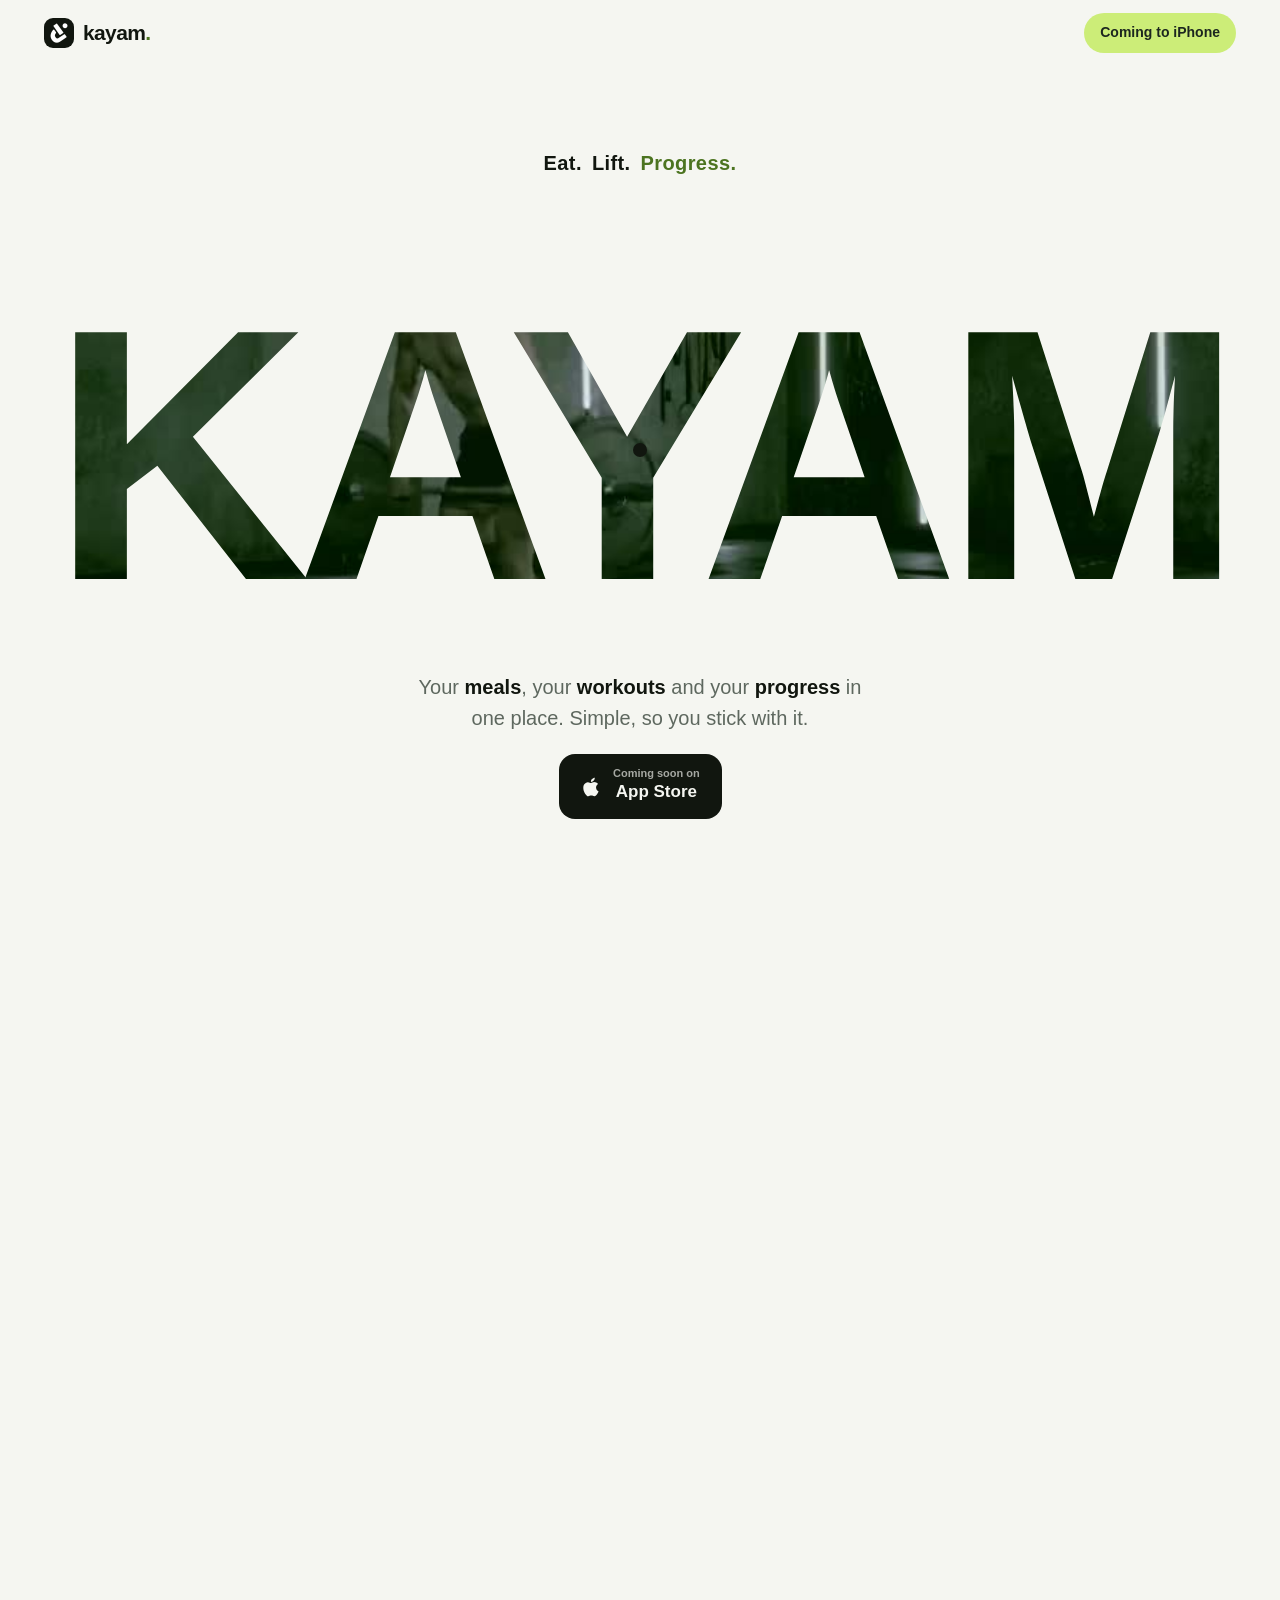
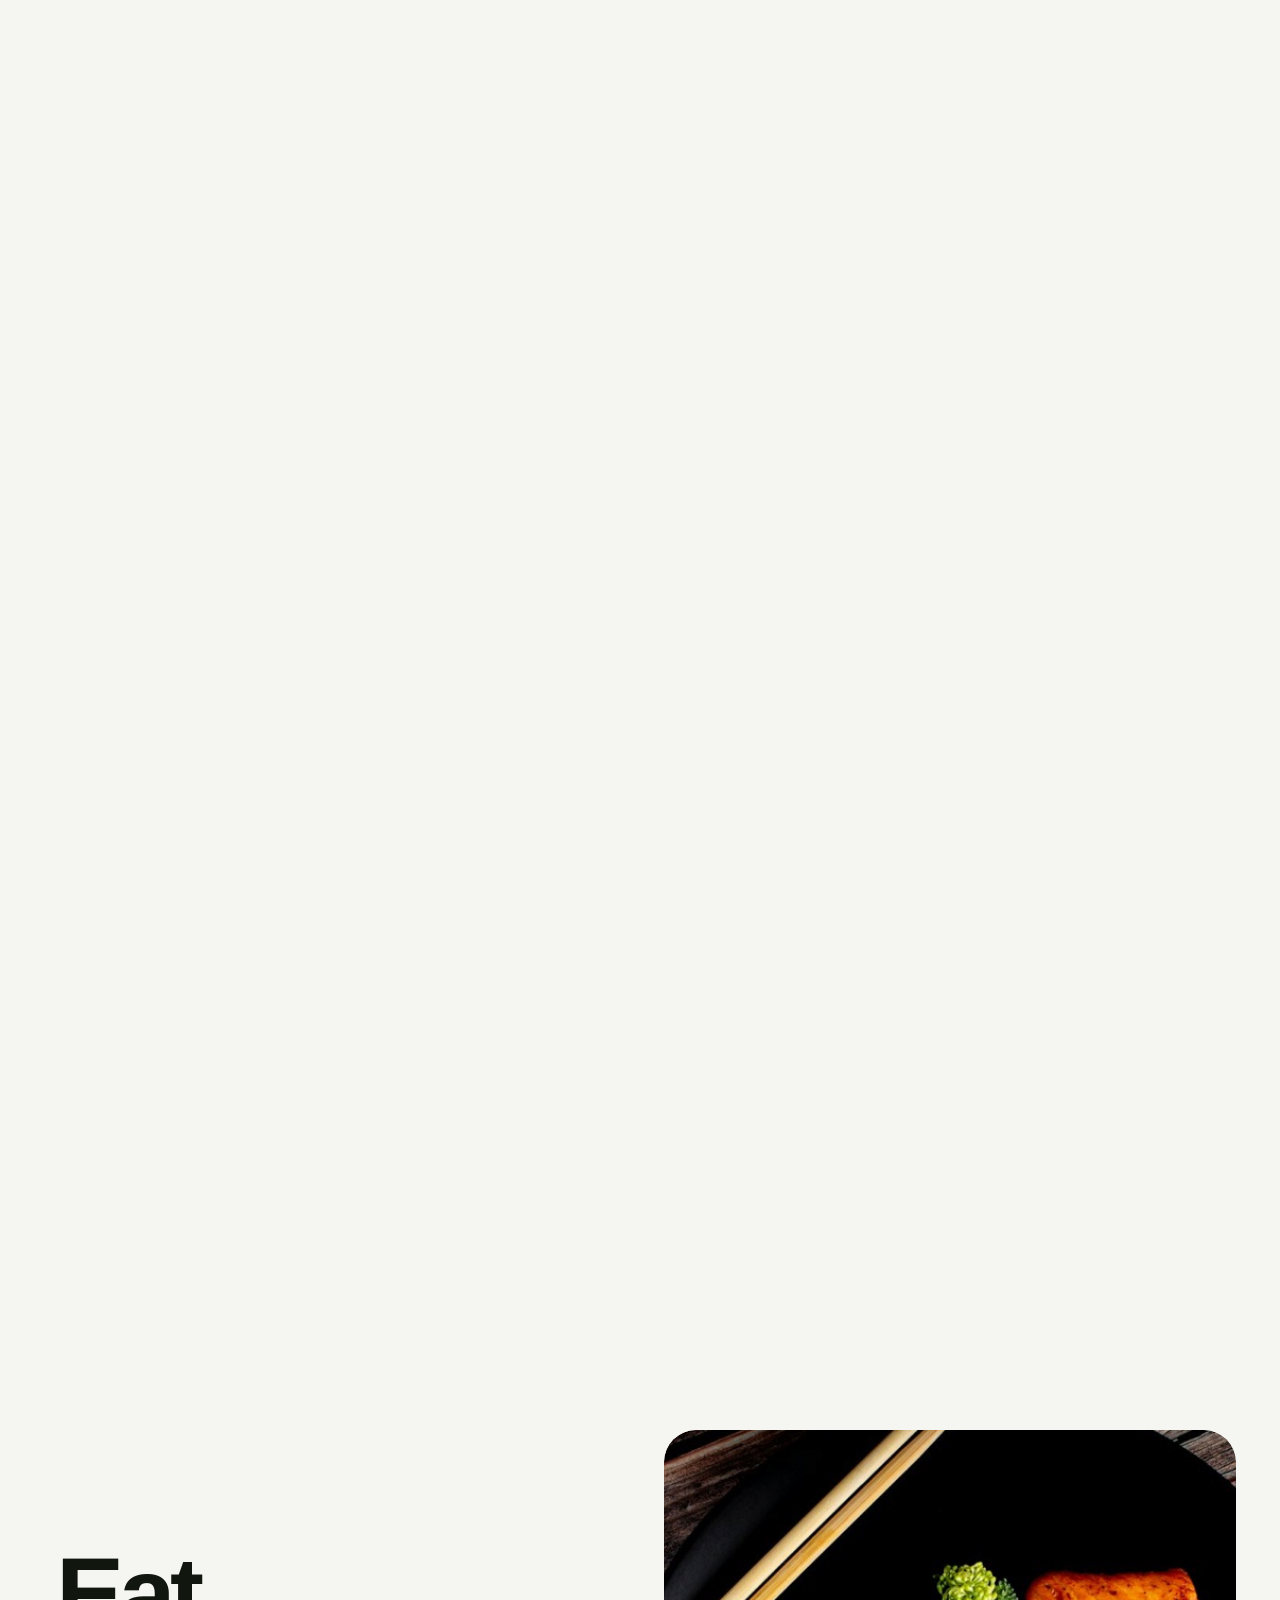
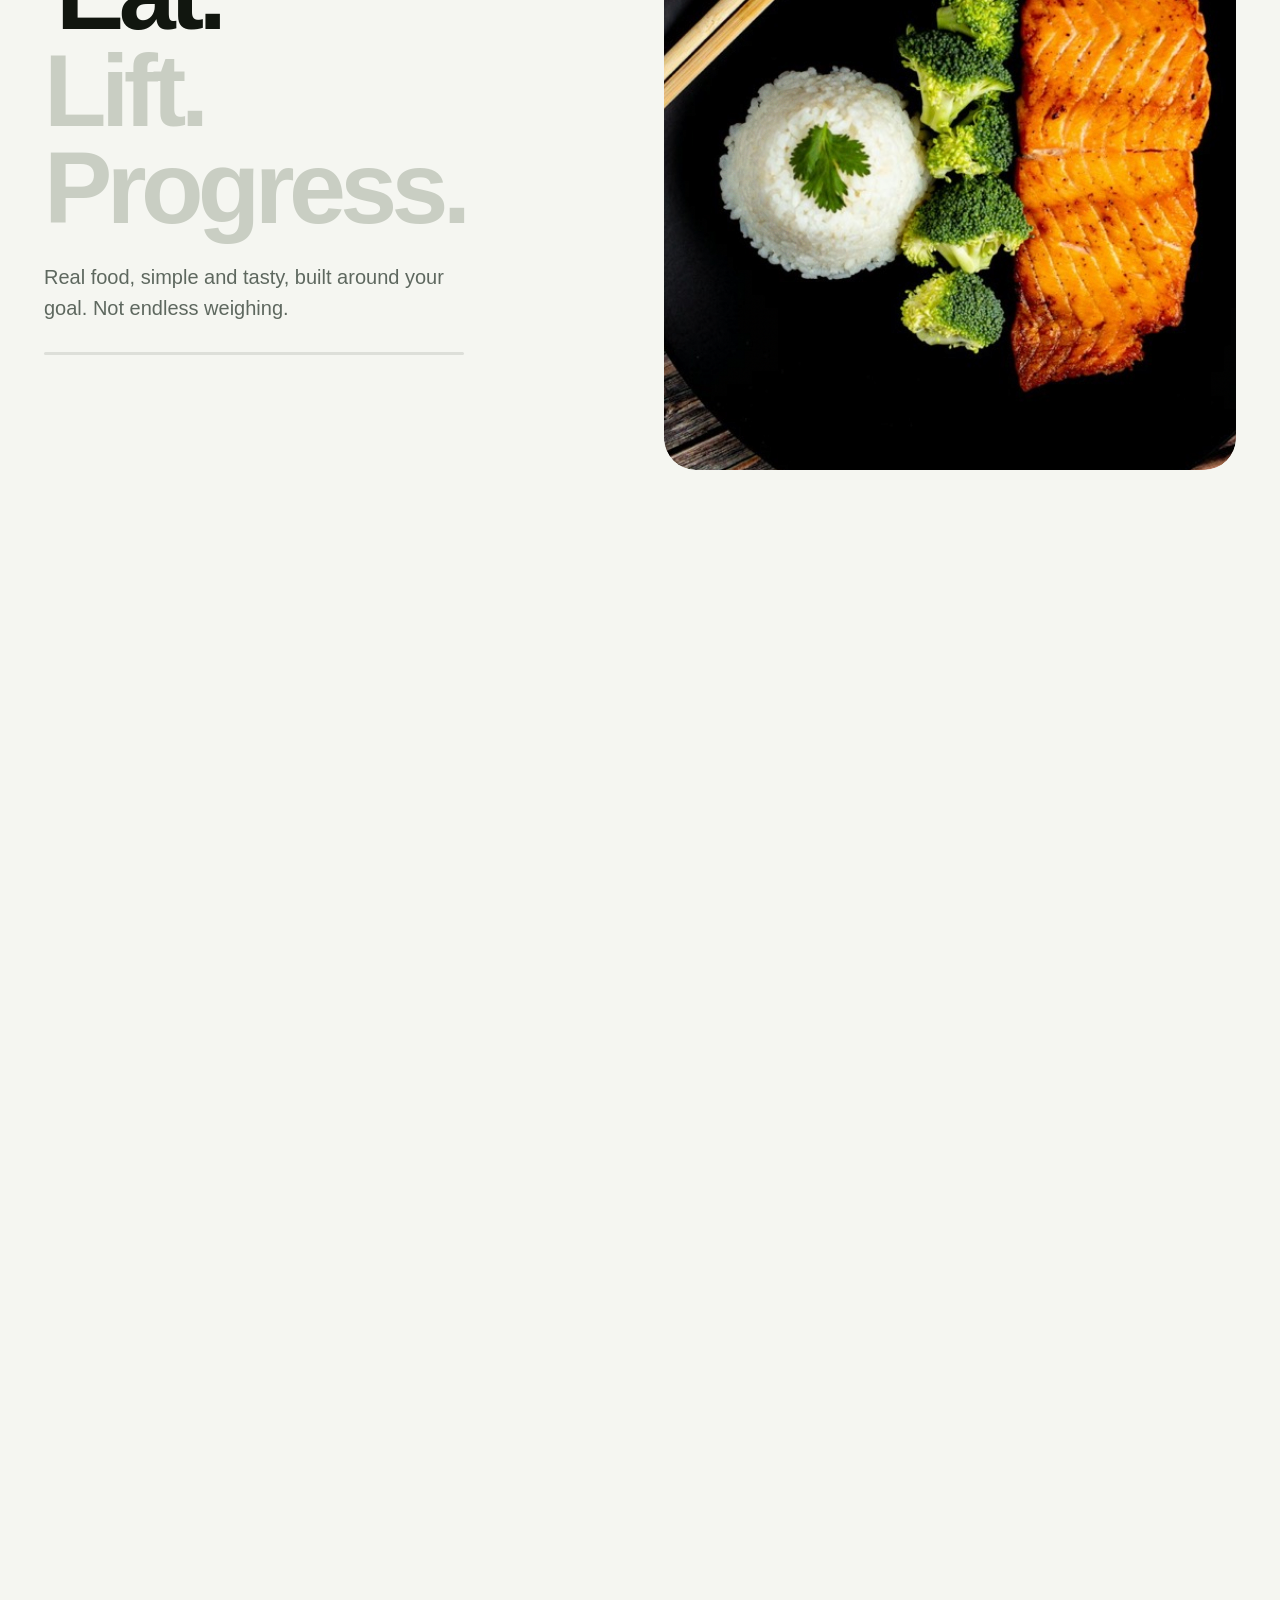
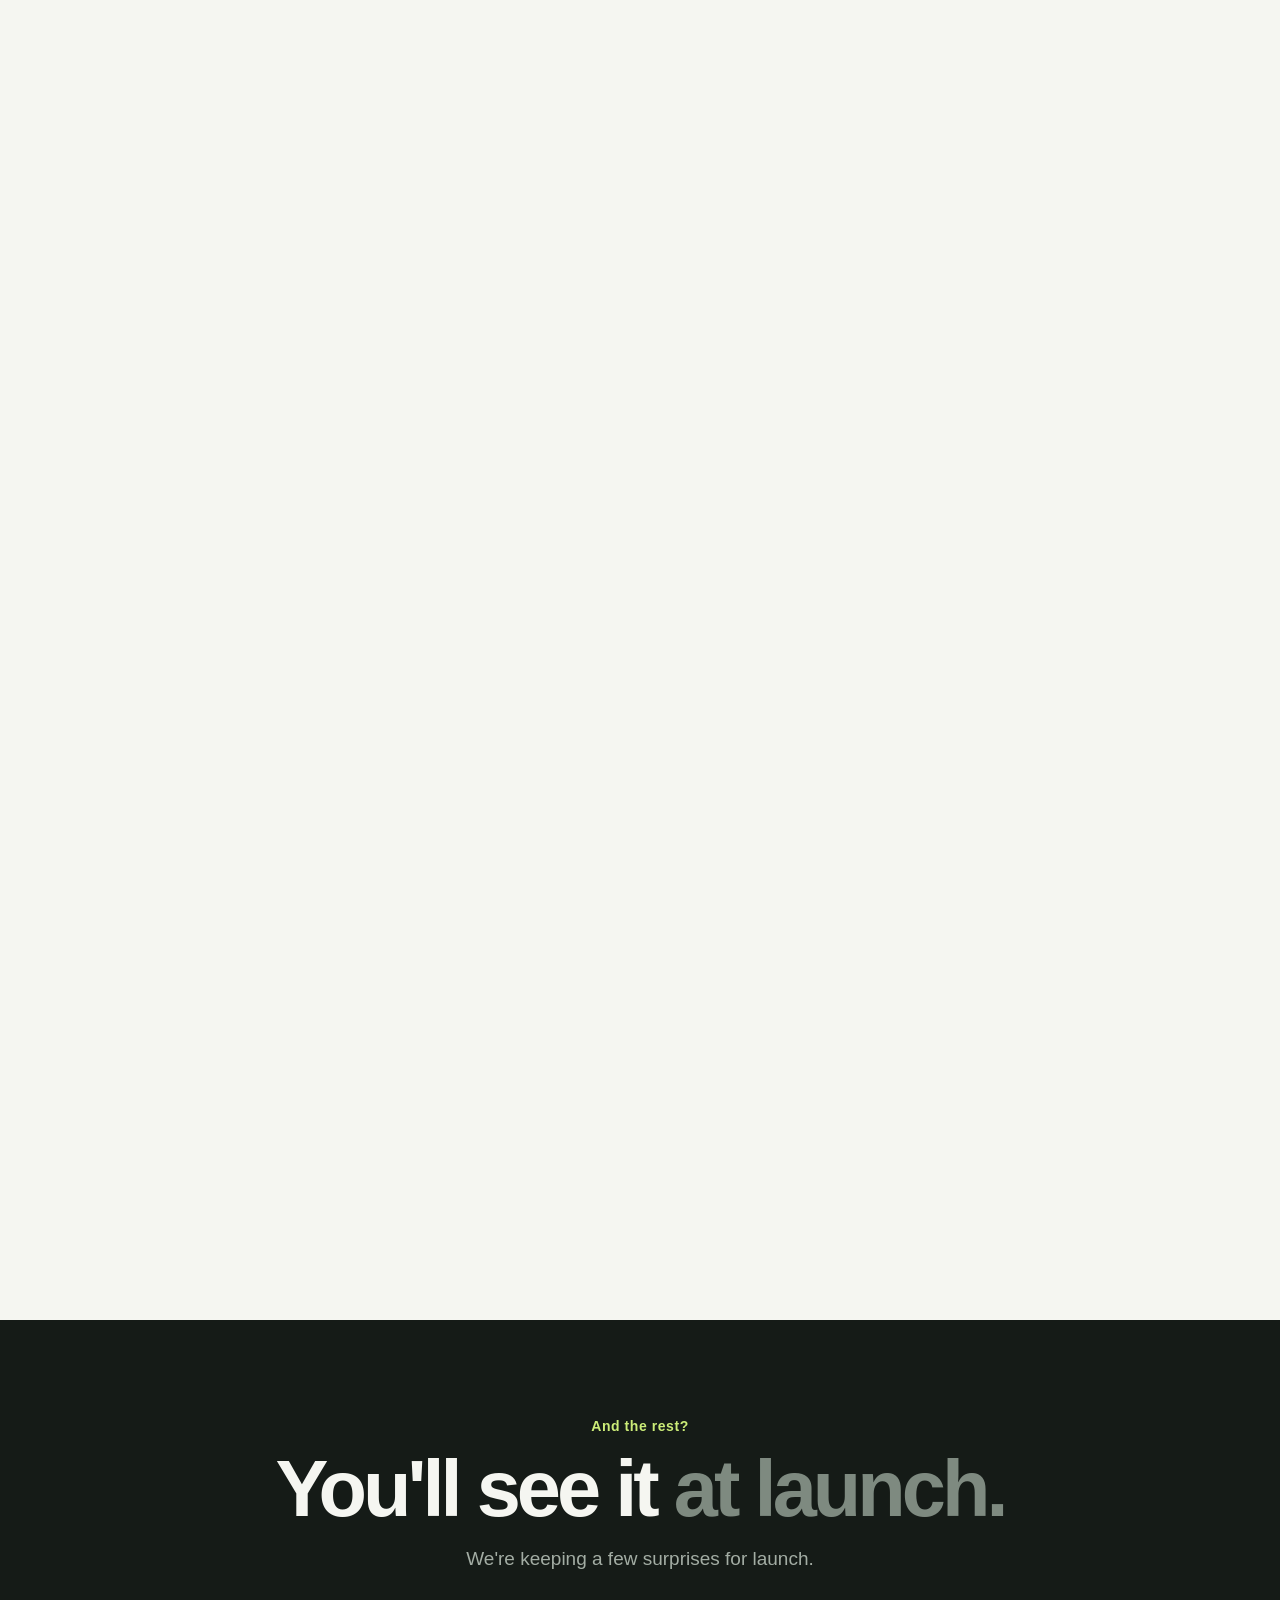
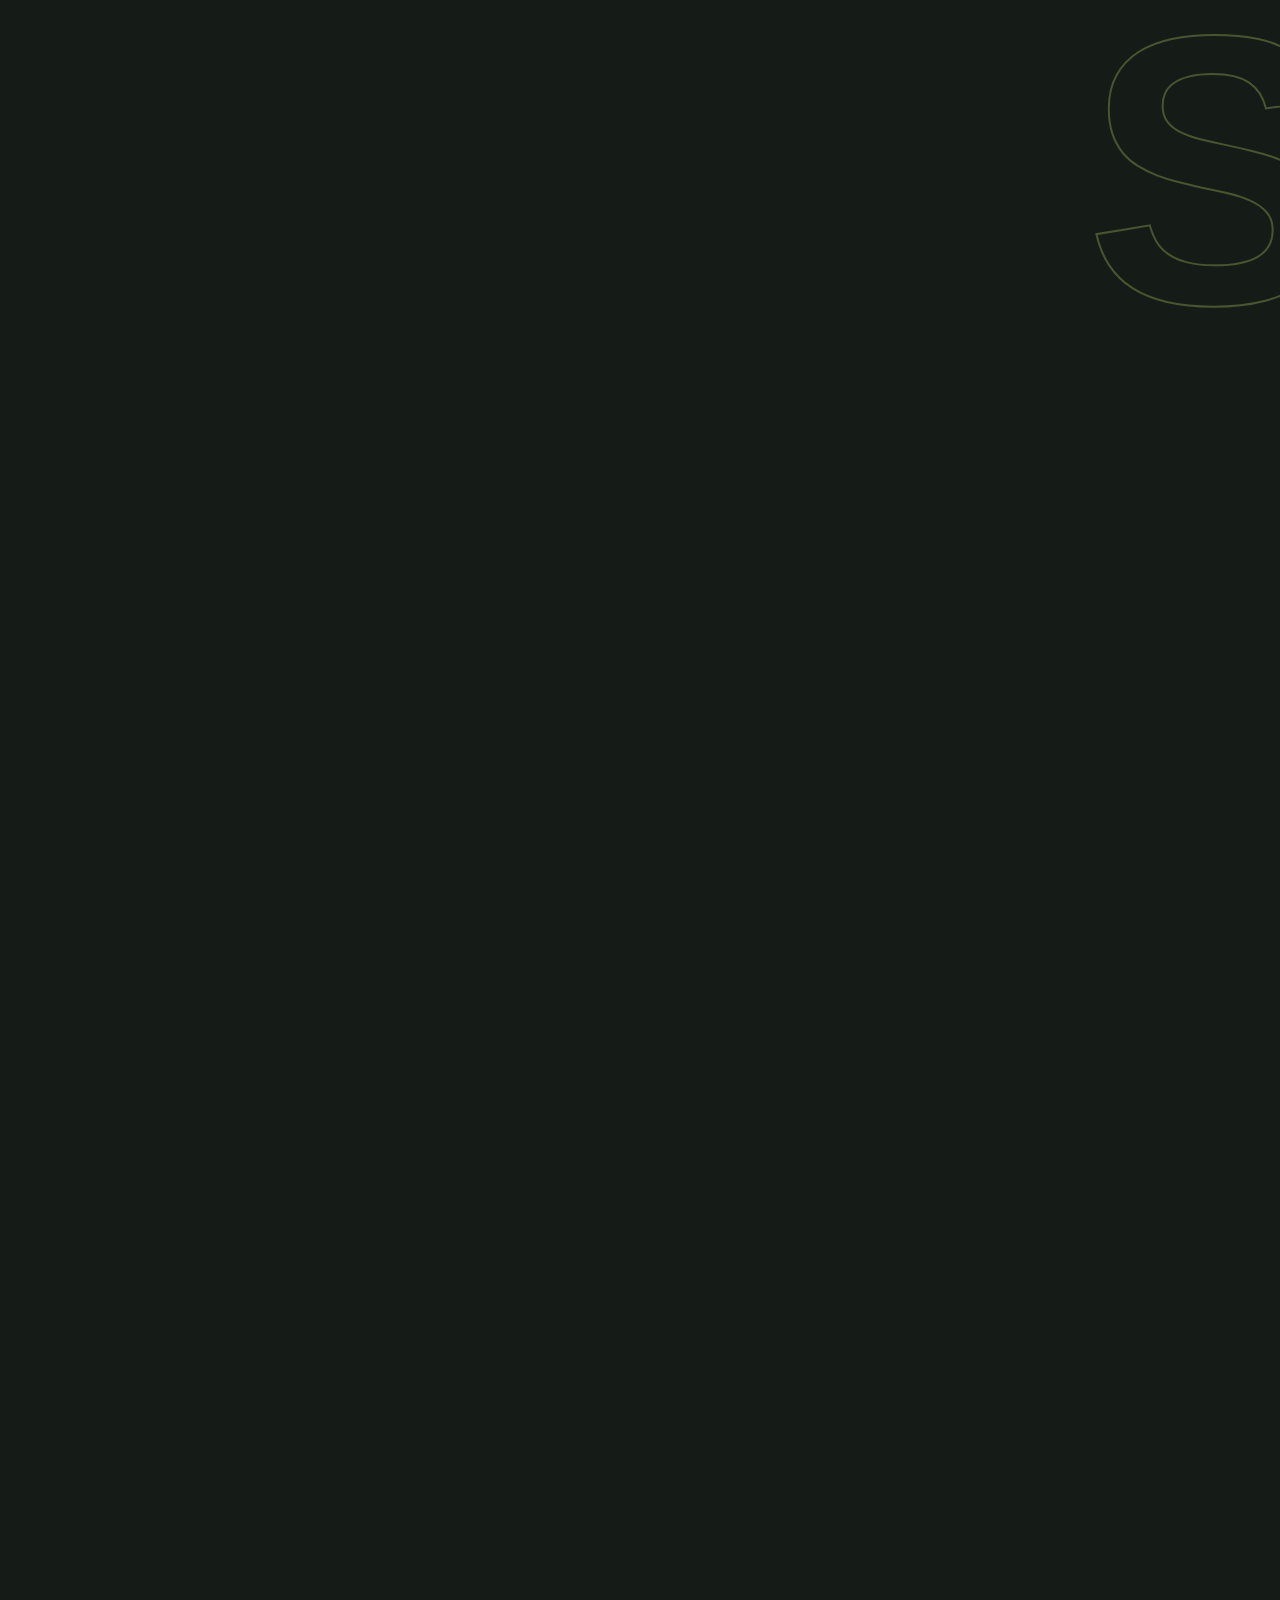
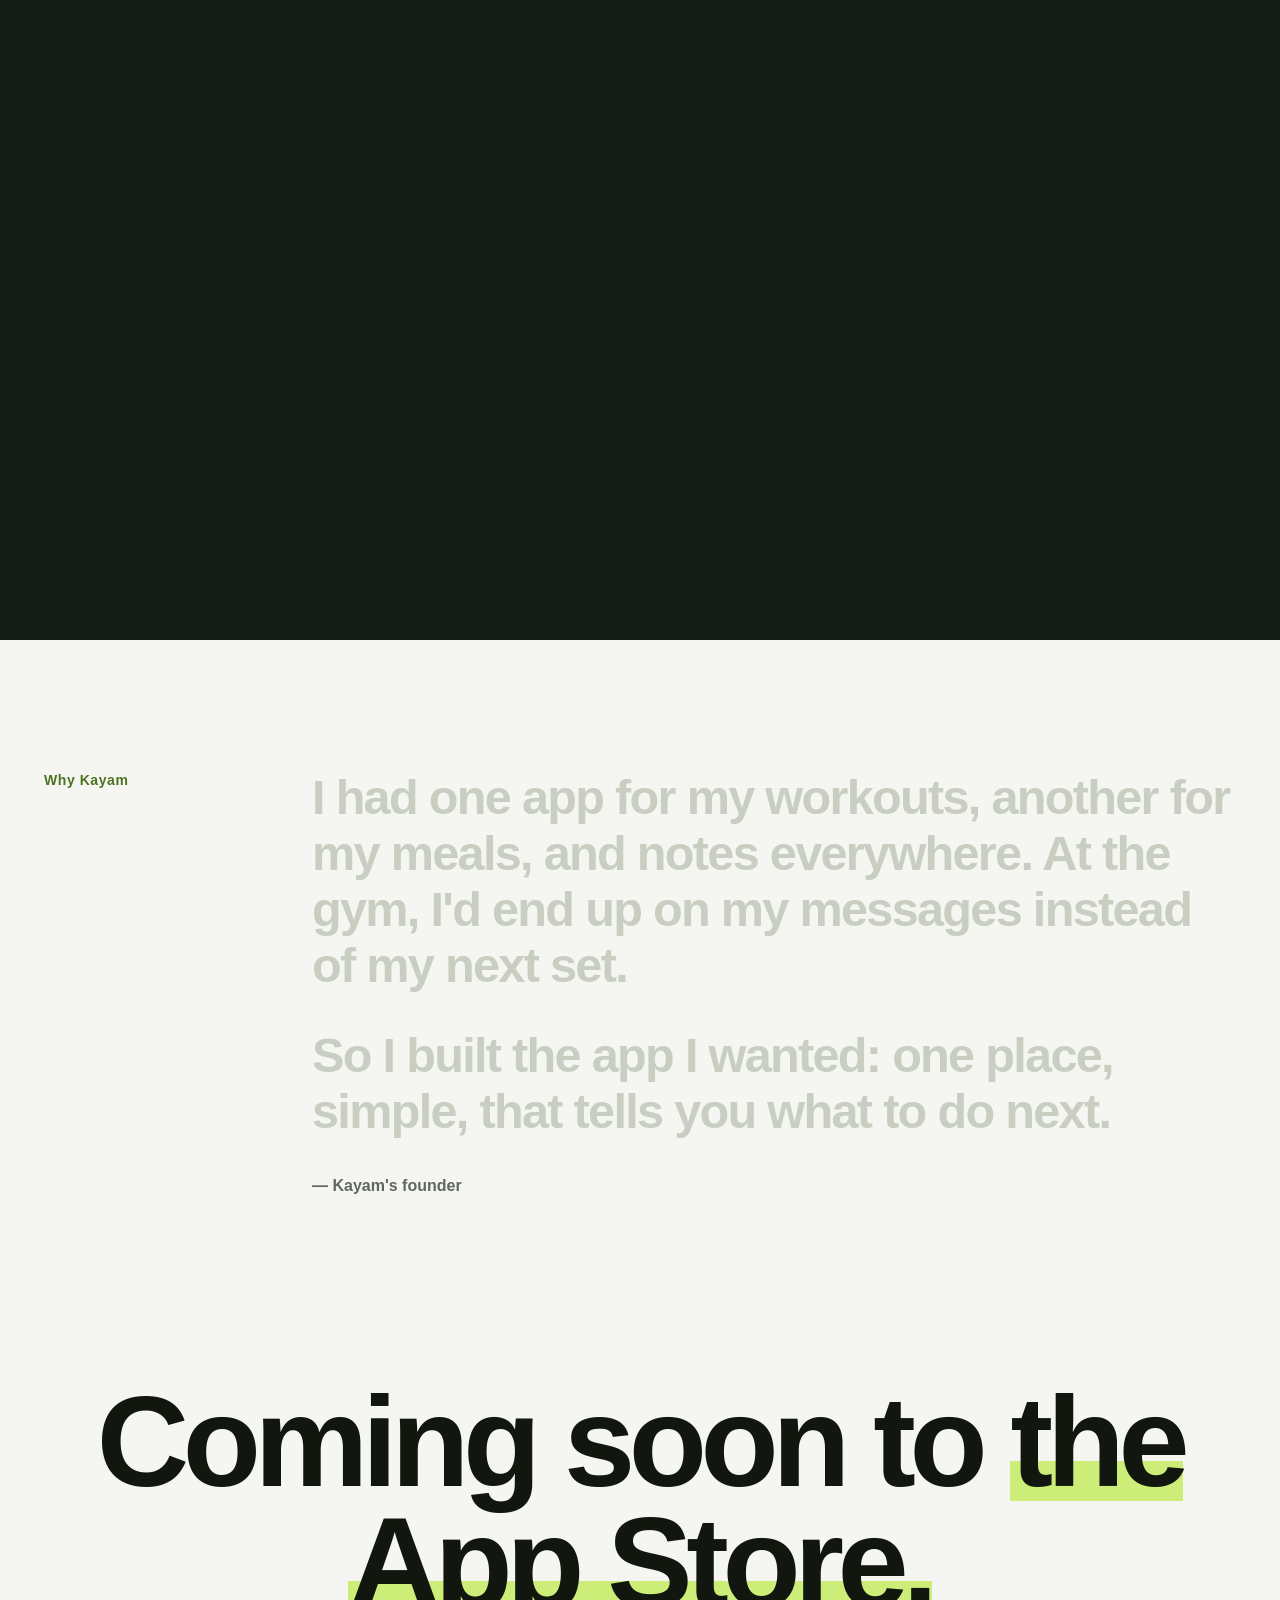
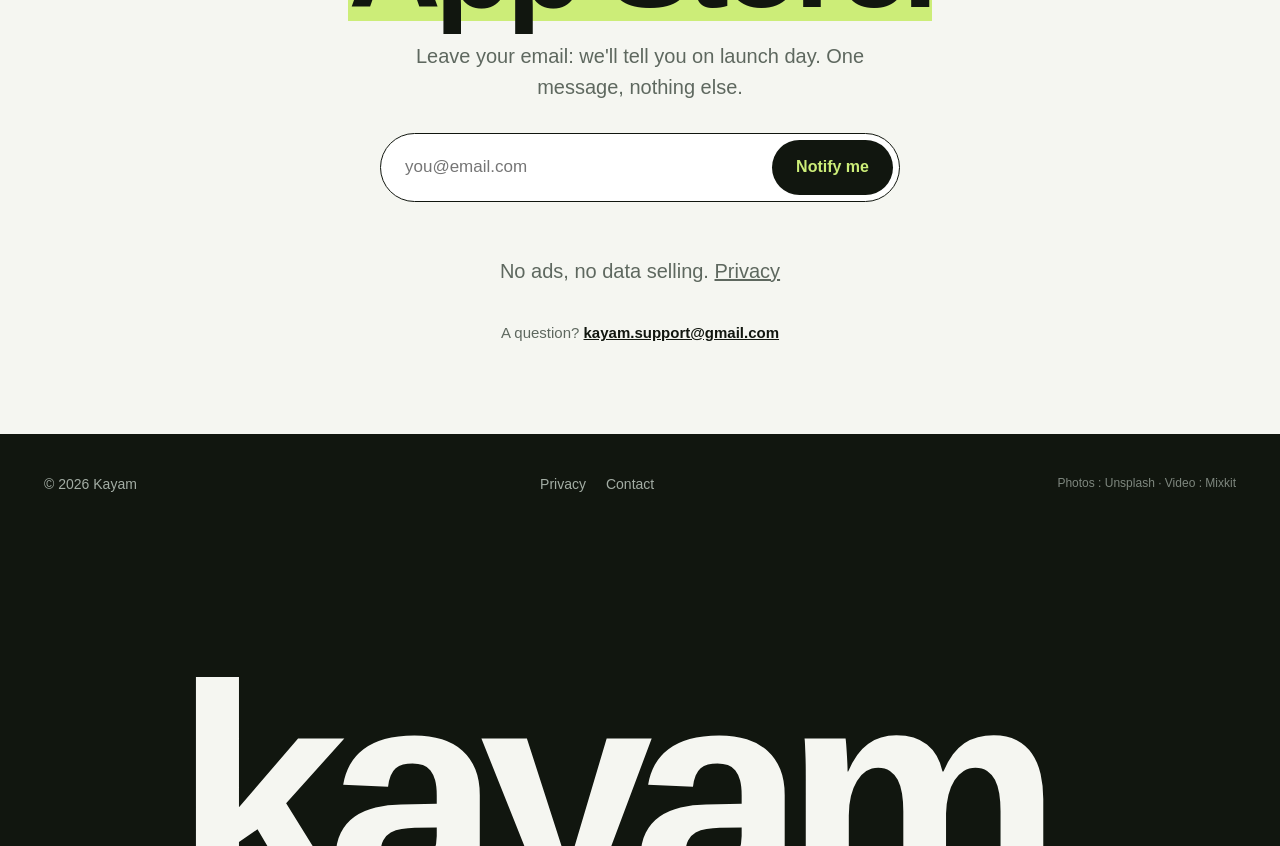
==== index.html @ cba705f2 "Préviens-moi : liste d'attente, et page confidentialité à jour (sauvegarde en ligne, amis)" ====
<!doctype html>
<html lang="fr">
<head>
<meta charset="utf-8">
<meta name="viewport" content="width=device-width, initial-scale=1, viewport-fit=cover">
<title>Kayam · Repas, séances, progrès</title>
<meta name="description" content="Kayam : tes repas, tes séances et tes progrès, au même endroit. Bientôt sur iPhone.">
<meta name="theme-color" content="#F5F6F1">
<meta name="color-scheme" content="light">
<meta property="og:title" content="Kayam">
<meta property="og:description" content="Tes repas. Tes séances. Tes progrès.">
<meta property="og:image" content="https://kayamfit.com/img/gym-poster.jpg">
<link rel="icon" href="img/logo.png">
<style>
  /* Les couleurs de l'app (Theme.swift) */
  :root {
    --cream:#F5F6F1; --dark:#11160F; --ink:#1C261F; --sage:#5E685F; --green:#4C7420;
    --lime:#CCED78; --card:#151B17; --line:rgba(17,22,15,.10); --faint:#C9CEC3;
    --ease:cubic-bezier(.2,.8,.2,1);
  }
  * { box-sizing:border-box; }
  html { overflow-x:clip; }
  body { margin:0; background:var(--cream); color:var(--dark); overflow-x:clip;
         font:17px/1.55 -apple-system, BlinkMacSystemFont, "SF Pro Display", "Inter", "Segoe UI", Roboto, sans-serif;
         -webkit-font-smoothing:antialiased; }
  body.loading { overflow:hidden; }
  a { color:inherit; }
  img, video { display:block; max-width:100%; }
  .wrap { max-width:1240px; margin:0 auto; padding:0 24px; }
  .grain::after { content:""; position:absolute; inset:0; pointer-events:none; opacity:.15; mix-blend-mode:overlay; z-index:1;
                  background-image:url("data:image/svg+xml,%3Csvg xmlns='http://www.w3.org/2000/svg' width='180' height='180'%3E%3Cfilter id='n'%3E%3CfeTurbulence baseFrequency='.85' numOctaves='3'/%3E%3C/filter%3E%3Crect width='180' height='180' filter='url(%23n)'/%3E%3C/svg%3E"); }

  /* ---------- L'intro : compteur puis rideau ---------- */
  #loader { position:fixed; inset:0; z-index:100; background:var(--dark); color:var(--cream); display:flex; align-items:center; justify-content:center;
            transition:transform 1.1s cubic-bezier(.77,0,.18,1); animation:failsafe 0s 5s forwards; }
  #loader.done { transform:translateY(-100%); }
  @keyframes failsafe { to { visibility:hidden; } }
  #loader .lname { font-size:clamp(44px, 8vw, 96px); font-weight:900; letter-spacing:-.05em; overflow:hidden; }
  #loader .lname b { display:inline-block; transform:translateY(100%); animation:up .9s .1s var(--ease) forwards; }
  #loader .lname span { color:var(--lime); }
  #loader .lcount { position:absolute; right:28px; bottom:20px; font-size:clamp(64px, 12vw, 160px); font-weight:900; letter-spacing:-.06em;
                    line-height:1; font-variant-numeric:tabular-nums; color:var(--lime); }
  #loader .lbar { position:absolute; left:0; bottom:0; height:4px; background:var(--lime); width:0; }

  /* ---------- Barre du haut ---------- */
  nav { position:fixed; top:0; left:0; right:0; z-index:20; transition:background .4s, border-color .4s, transform .5s var(--ease); border-bottom:1px solid transparent; }
  nav.solid { background:rgba(245,246,241,.86); border-color:var(--line); backdrop-filter:blur(12px); -webkit-backdrop-filter:blur(12px); }
  nav.hide { transform:translateY(-100%); }
  nav .wrap { display:flex; align-items:center; justify-content:space-between; height:66px; }
  .brand { display:flex; align-items:center; gap:9px; font-weight:800; font-size:21px; letter-spacing:-.03em; text-decoration:none; }
  .brand img { width:30px; height:30px; padding:5px; border-radius:9px; background:var(--dark); }
  .brand span { color:var(--green); }
  .pill { display:inline-block; font-size:14px; font-weight:700; padding:9px 16px; border-radius:999px; background:var(--lime); color:var(--ink); text-decoration:none; white-space:nowrap; }

  /* ---------- 1. KAYAM découpé dans la vidéo, puis on plonge dedans ---------- */
  .intro { height:320vh; position:relative; }
  .intro .stick { position:sticky; top:0; height:100svh; overflow:hidden; background:var(--dark); }
  .intro video { position:absolute; inset:0; width:100%; height:100%; object-fit:cover; transform:scale(var(--vs, 1.15)); }
  #maskSvg { position:absolute; inset:0; width:100%; height:100%; z-index:2; }
  .over { position:absolute; left:0; right:0; z-index:3; text-align:center; padding:0 24px; transition:opacity .2s linear; }
  .over.top { top:clamp(90px, 15svh, 150px); }
  .over.bottom { bottom:clamp(36px, 9svh, 90px); }
  .kick { display:inline-flex; gap:.5em; font-size:clamp(15px, 1.6vw, 20px); font-weight:800; letter-spacing:.02em; }
  .kick span { opacity:0; transform:translateY(16px); animation:pop .8s var(--ease) forwards; }
  .kick span:nth-child(2) { animation-delay:.1s; } .kick span:nth-child(3) { animation-delay:.2s; color:var(--green); }
  body.loading .kick span, body.loading .over.bottom > * { animation-play-state:paused; }
  @keyframes pop { to { opacity:1; transform:none; } }
  @keyframes up { to { transform:none; } }
  .over.bottom > * { opacity:0; animation:pop .9s .35s var(--ease) forwards; }
  .lead { color:var(--sage); font-size:clamp(17px, 1.8vw, 20px); max-width:480px; margin:0 auto 20px; }
  .lead b { color:var(--dark); }
  .store { display:inline-flex; align-items:center; gap:10px; padding:14px 22px; border-radius:16px; background:var(--dark); color:var(--cream);
           text-decoration:none; font-weight:700; will-change:transform; }
  .store small { display:block; font-size:11px; font-weight:600; opacity:.65; line-height:1; }
  .scroll { position:absolute; left:50%; bottom:14px; z-index:3; width:24px; height:38px; margin-left:-12px; border:2px solid var(--dark); border-radius:14px; }
  .scroll::after { content:""; position:absolute; left:50%; top:7px; width:4px; height:8px; margin-left:-2px; border-radius:2px; background:var(--dark); animation:wheel 1.6s infinite; }
  @keyframes wheel { 0% { opacity:0; transform:translateY(-4px); } 40% { opacity:1; } 100% { opacity:0; transform:translateY(10px); } }
  .say { position:absolute; inset:0; z-index:4; display:flex; flex-direction:column; justify-content:flex-end; align-items:center; text-align:center;
         padding:0 24px 12svh; color:var(--cream); opacity:0; pointer-events:none;
         background:linear-gradient(to top, rgba(10,14,11,.8), rgba(10,14,11,0) 60%); }
  .say b { font-size:clamp(46px, 9vw, 140px); line-height:.9; letter-spacing:-.055em; font-weight:900; }
  .say b em { font-style:normal; color:var(--lime); }
  .say span { margin-top:18px; font-size:clamp(16px, 1.8vw, 21px); color:rgba(245,246,241,.82); max-width:560px; }

  /* ---------- 2. Mange / Soulève / Progresse ---------- */
  .story { height:360vh; position:relative; }
  .story .stick { position:sticky; top:0; height:100svh; display:grid; grid-template-columns:1fr 1fr; gap:48px; align-items:center;
                  max-width:1240px; margin:0 auto; padding:80px 24px 40px; }
  .words { list-style:none; margin:0; padding:0; }
  .words li { font-size:clamp(52px, 8vw, 118px); line-height:.95; letter-spacing:-.055em; font-weight:900; color:var(--faint);
              transition:color .5s var(--ease), transform .5s var(--ease); }
  .words li.on { color:var(--dark); transform:translateX(12px); }
  .words li.on:nth-child(3) { color:var(--green); }
  .desc { position:relative; height:90px; margin-top:26px; max-width:420px; }
  .desc p { position:absolute; inset:0; margin:0; color:var(--sage); font-size:20px; opacity:0; transform:translateY(14px);
            transition:opacity .5s, transform .5s var(--ease); }
  .desc p.on { opacity:1; transform:none; }
  .bar { height:3px; background:var(--line); border-radius:3px; max-width:420px; overflow:hidden; }
  .bar i { display:block; height:100%; width:calc(var(--p, 0) * 100%); background:var(--dark); }
  .slides { position:relative; height:min(72svh, 640px); }
  .slide { position:absolute; inset:0; border-radius:32px; overflow:hidden; clip-path:inset(100% 0 0 0 round 32px); transition:clip-path 1s var(--ease); }
  .slide.on { clip-path:inset(0 0 0 0 round 32px); }
  .slide img { width:100%; height:100%; object-fit:cover; transform:scale(1.18); transition:transform 1.6s var(--ease); }
  .slide.on img { transform:scale(1.02); }
  .slide.coach { background:var(--card); color:var(--cream); display:flex; flex-direction:column; justify-content:center; align-items:center; text-align:center; padding:32px; }
  .coach .k { font-size:13px; font-weight:800; letter-spacing:.16em; text-transform:uppercase; color:var(--lime); }
  .coach .big { font-size:clamp(84px, 12vw, 168px); font-weight:900; letter-spacing:-.06em; line-height:1; margin:14px 0 8px; font-variant-numeric:tabular-nums; }
  .coach .big em { font-style:normal; color:var(--lime); }
  .coach .sub { color:#A3ADA4; font-size:18px; }
  .coach .bars { display:flex; align-items:flex-end; gap:10px; height:110px; margin-top:34px; }
  .coach .bars i { width:26px; border-radius:8px 8px 4px 4px; background:#2C362F; height:0; transition:height .9s var(--ease); }
  .coach .bars i:last-child { background:var(--lime); box-shadow:0 0 30px rgba(204,237,120,.5); }
  .slide.coach.on .bars i { height:var(--h); }
  @media (max-width:900px) {
    .story .stick { grid-template-columns:1fr; gap:22px; padding:78px 20px 24px; align-content:start; }
    .slides { order:-1; height:46svh; }
    .words li { font-size:clamp(44px, 13vw, 64px); }
    .desc { height:84px; margin-top:16px; } .desc p { font-size:17px; }
  }

  /* ---------- 3. BIENTÔT : les téléphones se lèvent en 3D ---------- */
  .soon3d { height:280vh; position:relative; background:var(--card); color:var(--cream); }
  .soon3d .stick { position:sticky; top:0; height:100svh; overflow:hidden; display:flex; flex-direction:column; align-items:center; }
  .giant { position:absolute; top:50%; left:0; white-space:nowrap; font-size:30vw; font-weight:900; letter-spacing:-.06em; line-height:1;
           color:transparent; -webkit-text-stroke:2px rgba(204,237,120,.28); transform:translate(var(--gx, 20%), -50%); pointer-events:none; }
  .soon3d .head { position:relative; z-index:2; text-align:center; padding:96px 24px 0; }
  .soon3d .num { color:var(--lime); }
  .soon3d h2 .s { color:#7E8A80; }
  .soon3d p { color:#A3ADA4; font-size:19px; margin:0; }
  .glow { position:absolute; left:50%; bottom:-20svh; width:900px; height:520px; margin-left:-450px; border-radius:50%;
          background:radial-gradient(closest-side, rgba(204,237,120,.35), transparent); filter:blur(20px); opacity:var(--gl, 0); }
  .stage { position:absolute; left:0; right:0; bottom:0; height:62svh; perspective:1600px; }
  .phone { position:absolute; left:50%; bottom:-6svh; width:250px; aspect-ratio:414/900; margin-left:-125px; border-radius:40px; padding:8px;
           background:linear-gradient(145deg, #39433B, #1B221D); box-shadow:0 40px 90px rgba(0,0,0,.55), inset 0 0 0 1px rgba(255,255,255,.08);
           will-change:transform; transform-style:preserve-3d; }
  .phone img { width:100%; height:100%; object-fit:cover; border-radius:32px; }
  .phone.mid { z-index:2; }
  @media (max-width:700px) { .phone { width:180px; margin-left:-90px; border-radius:30px; } .phone img { border-radius:23px; } .stage { height:56svh; } .soon3d .head { padding-top:84px; } }

  /* ---------- Sections ---------- */
  section { padding:130px 0; }
  .num { font-size:14px; font-weight:800; color:var(--green); letter-spacing:.04em; }
  h2 { font-size:clamp(40px, 6.2vw, 84px); line-height:.94; letter-spacing:-.05em; margin:14px 0 18px; font-weight:900; }
  h2 .s { color:var(--sage); }

  /* Le mot du fondateur : les mots se remplissent au défilement */
  .note { display:grid; grid-template-columns:220px 1fr; gap:48px; }
  .note blockquote { margin:0; font-size:clamp(28px, 3.8vw, 52px); line-height:1.15; letter-spacing:-.035em; font-weight:800; max-width:960px; }
  .note blockquote p { margin:0 0 .7em; }
  .note .wd { color:var(--faint); transition:color .25s; }
  .note .wd.on { color:var(--dark); }
  .note cite { display:block; font-style:normal; font-size:16px; font-weight:700; color:var(--sage); }
  @media (max-width:900px) { .note { grid-template-columns:1fr; gap:14px; } }

  /* Fin */
  .final { text-align:center; padding-top:40px; padding-bottom:60px; }
  .final h2 { font-size:clamp(50px, 10vw, 150px); }
  .mark { background:linear-gradient(var(--lime), var(--lime)) 0 88% / 0% 28% no-repeat; transition:background-size 1.2s .3s var(--ease); }
  .in .mark { background-size:100% 28%; }
  .final p { color:var(--sage); font-size:20px; margin:0 auto 30px; max-width:540px; }
  .ghost { display:inline-block; padding:14px 20px; border-radius:16px; border:1.5px solid var(--dark); text-decoration:none; font-weight:700;
           transition:background .3s, color .3s; }
  .ghost:hover { background:var(--dark); color:var(--cream); }

  /* Préviens-moi : la liste d'attente */
  .wait { display:flex; gap:8px; max-width:520px; margin:0 auto; padding:6px; border-radius:999px; background:#fff;
          border:1.5px solid var(--dark); }
  .wait input[type=email] { flex:1; min-width:0; border:0; outline:0; background:transparent; font:inherit; font-size:17px;
                            padding:0 18px; color:var(--dark); }
  .wait button { border:0; cursor:pointer; font:inherit; font-weight:800; font-size:16px; padding:15px 24px; border-radius:999px;
                 background:var(--dark); color:var(--lime); white-space:nowrap; transition:transform .2s; }
  .wait button:active { transform:scale(.97); }
  .wait button:disabled { opacity:.6; cursor:default; }
  .wait .hp { position:absolute; left:-9999px; width:1px; height:1px; opacity:0; }
  .wmsg { min-height:24px; margin:14px auto 0; font-size:15px; font-weight:700; }
  .wmsg.ok { color:var(--green); } .wmsg.err { color:#B3261E; }
  .wsmall { font-size:13px; color:var(--sage); margin-top:6px; }
  .wsmall a { color:inherit; }
  .final .contact { margin-top:34px; font-size:15px; color:var(--sage); }
  .final .contact a { color:var(--dark); font-weight:700; }
  @media (max-width:520px) { .wait { flex-direction:column; border-radius:24px; } .wait input[type=email] { padding:14px 14px; }
                             .wait button { width:100%; } }

  /* Le grand nom en bas de page */
  footer { background:var(--dark); color:#A3ADA4; font-size:14px; overflow:hidden; padding-top:40px; }
  footer .row { display:flex; flex-wrap:wrap; gap:10px 22px; justify-content:space-between; }
  footer a { text-decoration:none; } footer a:hover { color:var(--cream); }
  footer .links { display:flex; gap:20px; }
  .bigname { font-size:24.5vw; font-weight:900; letter-spacing:-.07em; line-height:.9; color:var(--cream); text-align:center;
             margin:30px 0 0; padding-bottom:3vw; white-space:nowrap; transform:translateY(var(--by, 30%)); }
  .bigname span { color:var(--lime); }

  .reveal { opacity:0; transform:translateY(34px); transition:opacity .9s ease, transform .9s var(--ease); }
  .reveal.in { opacity:1; transform:none; }

  /* Le curseur (ordinateur seulement) */
  .cursor { position:fixed; left:0; top:0; z-index:90; width:14px; height:14px; margin:-7px 0 0 -7px; border-radius:50%; background:var(--dark);
            pointer-events:none; transition:width .3s var(--ease), height .3s var(--ease), margin .3s var(--ease), background .3s; display:none; }
  .cursor.big { width:64px; height:64px; margin:-32px 0 0 -32px; background:var(--lime); mix-blend-mode:multiply; }
  @media (pointer:fine) { .cursor { display:block; } }

  @media (prefers-reduced-motion: reduce) {
    *, *::before, *::after { transition:none !important; animation:none !important; }
    #loader { display:none; }
    .kick span, .over.bottom > * { opacity:1; transform:none; }
    .reveal { opacity:1; transform:none; }
    .cursor { display:none; }
  }
</style>
</head>
<body class="loading">

<div id="loader" aria-hidden="true">
  <div class="lname"><b>kayam<span>.</span></b></div>
  <div class="lcount" id="lcount">0</div>
  <div class="lbar" id="lbar"></div>
</div>
<div class="cursor" id="cursor"></div>

<nav id="nav">
  <div class="wrap">
    <a class="brand" href="#top"><img src="img/logo.png" alt=""><b>kayam<span>.</span></b></a>
    <a class="pill mag" href="#fin" data-i="soon">Bientôt sur iPhone</a>
  </div>
</nav>

<!-- 1. KAYAM découpé dans la vidéo -->
<div class="intro" id="top">
  <div class="stick">
    <video id="gymvid" autoplay muted loop playsinline preload="auto" poster="img/gym-poster.jpg"><source src="img/gym.mp4" type="video/mp4"></video>
    <svg id="maskSvg" aria-hidden="true">
      <defs>
        <mask id="cut" maskUnits="userSpaceOnUse">
          <rect id="mrect" x="0" y="0" width="100%" height="100%" fill="#fff"/>
          <text id="mtext" x="50%" fill="#000" text-anchor="middle" font-weight="900"
                font-family="-apple-system, BlinkMacSystemFont, 'SF Pro Display', Inter, 'Segoe UI', Roboto, sans-serif" letter-spacing="-0.04em">KAYAM</text>
        </mask>
      </defs>
      <rect id="cream" x="0" y="0" width="100%" height="100%" fill="#F5F6F1" mask="url(#cut)"/>
    </svg>
    <div class="over top" id="otop">
      <h1 class="kick" id="kick"><span>Mange.</span><span>Soulève.</span><span>Progresse.</span></h1>
    </div>
    <div class="over bottom" id="obottom">
      <p class="lead" data-i="lead" data-html>Tes <b>repas</b>, tes <b>séances</b> et tes <b>progrès</b> au même endroit. Simple, pour que tu tiennes.</p>
      <a class="store mag" href="#fin"><svg width="22" height="22" viewBox="0 0 24 24" fill="currentColor" aria-hidden="true"><path d="M16.4 12.6c0-2.6 2.1-3.8 2.2-3.9-1.2-1.8-3.1-2-3.7-2-1.6-.2-3.1.9-3.9.9-.8 0-2-.9-3.4-.9-1.7 0-3.3 1-4.2 2.6-1.8 3.1-.5 7.7 1.3 10.2.9 1.2 1.9 2.6 3.2 2.6 1.3-.1 1.8-.8 3.3-.8s2 .8 3.4.8c1.4 0 2.3-1.3 3.1-2.5 1-1.4 1.4-2.8 1.4-2.9-.1 0-2.7-1-2.7-4.1zM13.9 5c.7-.9 1.2-2 1.1-3.2-1 0-2.3.7-3 1.6-.7.8-1.3 2-1.1 3.1 1.1.1 2.3-.6 3-1.5z"/></svg>
        <span><small data-i="soon2">Bientôt sur</small>App Store</span></a>
    </div>
    <div class="say" id="say"><b data-i="say" data-html>Chaque série<br><em>compte.</em></b><span data-i="say2">Kayam est fait pour ceux qui reviennent la semaine d'après.</span></div>
  </div>
</div>

<!-- 2. Mange / Soulève / Progresse -->
<div class="story" id="story">
  <div class="stick">
    <div>
      <ul class="words" id="words">
        <li class="on" data-i="w1">Mange.</li>
        <li data-i="w2">Soulève.</li>
        <li data-i="w3">Progresse.</li>
      </ul>
      <div class="desc" id="desc">
        <p class="on" data-i="d1">De vrais plats, simples et bons, adaptés à ton objectif. Pas des pesées sans fin.</p>
        <p data-i="d2">Plus besoin de réfléchir entre deux séries : tu sais quoi faire, à chaque fois.</p>
        <p data-i="d3">Un coach qui te dit quand ajouter du poids. Et tu le vois sur la barre.</p>
      </div>
      <div class="bar"><i id="bar"></i></div>
    </div>
    <div class="slides" id="slides">
      <div class="slide grain on"><img src="img/food-salmon.jpg" alt=""></div>
      <div class="slide grain"><img src="img/gym-band.jpg" alt=""></div>
      <div class="slide coach">
        <div class="k" data-i="next">Séance suivante</div>
        <div class="big"><em>+</em><span id="kg">2,5</span> kg</div>
        <div class="sub" data-i="coachsub">Tu as réussi toutes tes répétitions. On monte.</div>
        <div class="bars" aria-hidden="true"><i style="--h:38%"></i><i style="--h:46%"></i><i style="--h:52%"></i><i style="--h:61%"></i><i style="--h:70%"></i><i style="--h:84%"></i><i style="--h:100%"></i></div>
      </div>
    </div>
  </div>
</div>

<!-- 3. BIENTÔT -->
<div class="soon3d" id="soon3d">
  <div class="stick">
    <div class="giant" id="giant" aria-hidden="true" data-i="giant">BIENTÔT · BIENTÔT</div>
    <div class="head">
      <div class="num" data-i="k3">Et le reste ?</div>
      <h2 data-i="h3" data-html>Tu le verras <span class="s">à la sortie.</span></h2>
      <p data-i="p3">On garde quelques surprises pour le lancement.</p>
    </div>
    <div class="glow" id="glow"></div>
    <div class="stage" aria-hidden="true">
      <div class="phone l" id="pl"><img src="img/teaser-meals.jpg" alt=""></div>
      <div class="phone r" id="pr"><img src="img/teaser-progress.jpg" alt=""></div>
      <div class="phone mid" id="pm"><img src="img/teaser-workout.jpg" alt=""></div>
    </div>
  </div>
</div>

<section>
  <div class="wrap note">
    <div class="num" data-i="why">Pourquoi Kayam</div>
    <div>
      <blockquote id="quote" data-i="quote" data-html><p>J'avais une app pour mes séances, une autre pour mes repas, et des notes partout. À la salle, je finissais sur mes messages au lieu de ma série suivante.</p><p>Alors j'ai construit l'app que je voulais : un seul endroit, simple, qui te dit quoi faire ensuite.</p></blockquote>
      <cite data-i="sign">— Le fondateur de Kayam</cite>
    </div>
  </div>
</section>

<section class="final" id="fin">
  <div class="wrap reveal">
    <h2 data-i="h6" data-html>Bientôt sur <span class="mark">l'App&nbsp;Store.</span></h2>
    <p data-i="p6">Laisse ton e-mail : on te prévient le jour du lancement. Un seul message, rien d'autre.</p>
    <form class="wait" id="wait" novalidate>
      <label for="wemail" class="hp" data-i="wlabel">Ton adresse e-mail</label>
      <input type="email" id="wemail" name="email" autocomplete="email" inputmode="email" required
             placeholder="ton@email.com" data-i="wph" data-attr="placeholder">
      <input type="text" name="website" class="hp" tabindex="-1" autocomplete="off" aria-hidden="true">
      <button type="submit" id="wbtn" data-i="wbtn">Préviens-moi</button>
    </form>
    <p class="wmsg" id="wmsg" role="status" aria-live="polite"></p>
    <p class="wsmall"><span data-i="wsmall">Pas de pub, pas de revente.</span> <a href="privacy.html" data-i="f1">Confidentialité</a></p>
    <p class="contact"><span data-i="ask">Une question ?</span> <a href="mailto:kayam.support@gmail.com">kayam.support@gmail.com</a></p>
  </div>
</section>

<footer id="foot">
  <div class="wrap row">
    <div>© <span id="year"></span> Kayam</div>
    <div class="links">
      <a href="privacy.html" data-i="f1">Confidentialité</a>
      <a href="mailto:kayam.support@gmail.com" data-i="f2">Contact</a>
    </div>
    <div style="font-size:12px;opacity:.75"><span data-i="credits">Photos</span> : <a href="https://unsplash.com">Unsplash</a> · <span data-i="video">Vidéo</span> : <a href="https://mixkit.co">Mixkit</a></div>
  </div>
  <div class="bigname" id="bigname" aria-hidden="true">kayam<span>.</span></div>
</footer>

<script>
// ---------- Langue : français par défaut, anglais sinon ----------
const EN = {
  soon:"Coming to iPhone", soon2:"Coming soon on",
  lead:"Your <b>meals</b>, your <b>workouts</b> and your <b>progress</b> in one place. Simple, so you stick with it.",
  say:"Every set<br><em>counts.</em>", say2:"Kayam is made for people who come back the week after.",
  w1:"Eat.", w2:"Lift.", w3:"Progress.",
  d1:"Real food, simple and tasty, built around your goal. Not endless weighing.",
  d2:"No more guessing between sets: you always know what to do.",
  d3:"A coach that tells you when to add weight. And you see it on the bar.",
  next:"Next workout", coachsub:"You hit all your reps. Time to go up.",
  giant:"SOON · SOON · SOON",
  k3:"And the rest?", h3:"You'll see it <span class=\"s\">at launch.</span>", p3:"We're keeping a few surprises for launch.",
  why:"Why Kayam",
  quote:"<p>I had one app for my workouts, another for my meals, and notes everywhere. At the gym, I'd end up on my messages instead of my next set.</p><p>So I built the app I wanted: one place, simple, that tells you what to do next.</p>",
  sign:"— Kayam's founder",
  h6:"Coming soon to <span class=\"mark\">the App&nbsp;Store.</span>", p6:"Leave your email: we'll tell you on launch day. One message, nothing else.",
  wlabel:"Your email address", wph:"you@email.com", wbtn:"Notify me", wsmall:"No ads, no data selling.", ask:"A question?",
  f1:"Privacy", f2:"Contact", credits:"Photos", video:"Video"
};
const fr = (navigator.language || "fr").slice(0, 2) === "fr";
if (!fr) {
  document.documentElement.lang = "en";
  document.title = "Kayam · Meals, workouts, progress";
  const k = document.querySelectorAll("#kick span");
  ["Eat.", "Lift.", "Progress."].forEach((w, i) => k[i].textContent = w);
  document.querySelectorAll("[data-i]").forEach(el => {
    const t = EN[el.dataset.i]; if (!t) return;
    if (el.dataset.attr) el.setAttribute(el.dataset.attr, t);
    else if (el.hasAttribute("data-html")) el.innerHTML = t; else el.textContent = t;
  });
}

const calm = matchMedia("(prefers-reduced-motion: reduce)").matches;
const fine = matchMedia("(pointer: fine)").matches && !calm;
const clamp = (v, a = 0, b = 1) => Math.min(b, Math.max(a, v));
const lerp = (a, b, t) => a + (b - a) * t;
const ease = t => 1 - Math.pow(1 - t, 3);
const inout = t => t < .5 ? 4 * t * t * t : 1 - Math.pow(-2 * t + 2, 3) / 2;
const $ = id => document.getElementById(id);
// Avancement 0 → 1 d'une section "collante"
const progress = el => { const r = el.getBoundingClientRect(); return clamp(-r.top / (r.height - innerHeight)); };

// ---------- L'intro (toujours depuis le haut) ----------
if ("scrollRestoration" in history && !location.hash) { history.scrollRestoration = "manual"; scrollTo(0, 0); }
function finishLoader() {
  $("loader").classList.add("done");
  document.body.classList.remove("loading");
}
if (calm) finishLoader();
else {
  const t0 = performance.now(), D = 1500;
  (function tick(t) {
    const p = ease(clamp((t - t0) / D));
    $("lcount").textContent = Math.round(p * 100);
    $("lbar").style.width = (p * 100) + "%";
    if (p < 1) requestAnimationFrame(tick); else setTimeout(finishLoader, 150);
  })(t0);
}

// ---------- Le mot KAYAM, taillé à l'écran ----------
const svg = $("maskSvg"), mtext = $("mtext");
let W = 0, H = 0, base = 0, cy = 0;
function layoutMask() {
  W = innerWidth; H = innerHeight;
  svg.setAttribute("viewBox", `0 0 ${W} ${H}`);
  mtext.setAttribute("font-size", 100);
  const len = mtext.getComputedTextLength() || 330;
  base = Math.min(100 * (W * .92) / len, H * .42);
  mtext.setAttribute("font-size", base.toFixed(1));
  // Centre vertical : la hauteur des majuscules ≈ 0,72 × la taille
  cy = H * .5;
  mtext.setAttribute("y", (cy + base * .36).toFixed(1));
}

// Le mot du fondateur : un mot = un span
const quote = $("quote");
quote.querySelectorAll("p").forEach(p => {
  p.innerHTML = p.textContent.split(/\s+/).filter(Boolean).map(w => `<span class="wd">${w}</span>`).join(" ");
});
const qwords = [...quote.querySelectorAll(".wd")];

// ---------- Apparition au défilement ----------
const io = new IntersectionObserver(entries => entries.forEach(e => {
  if (e.isIntersecting) { e.target.classList.add("in"); io.unobserve(e.target); }
}), { threshold: .2 });
document.querySelectorAll(".reveal").forEach(el => io.observe(el));

const nav = $("nav"), intro = $("top"), cream = $("cream"), otop = $("otop"), obottom = $("obottom"), say = $("say"), vid = $("gymvid");
const story = $("story"), words = [...document.querySelectorAll("#words li")], descs = [...document.querySelectorAll("#desc p")],
      slides = [...document.querySelectorAll("#slides .slide")], bar = $("bar"), kg = $("kg");
const soon = $("soon3d"), giant = $("giant"), glow = $("glow"), pl = $("pl"), pr = $("pr"), pm = $("pm");
const foot = $("foot"), bigname = $("bigname");
let step = 0, counted = false, lastY = 0;

function frame() {
  const y = scrollY;
  nav.classList.toggle("solid", y > innerHeight * 3);
  nav.classList.toggle("hide", y > lastY && y > innerHeight * .5 && y < intro.offsetHeight - innerHeight);
  lastY = y;

  // 1. On plonge dans le mot KAYAM
  const p = progress(intro);
  const z = inout(clamp(p / .72));
  const s = Math.pow(40, z);                                     // 1 → 40
  mtext.setAttribute("transform", `translate(${W / 2} ${cy}) scale(${s.toFixed(3)}) translate(${-W / 2} ${-cy})`);
  cream.style.opacity = 1 - clamp((p - .42) / .22);
  const fade = 1 - clamp(p / .12);
  otop.style.opacity = obottom.style.opacity = fade;
  otop.style.transform = `translateY(${-p * 300}px)`;
  obottom.style.transform = `translateY(${p * 300}px)`;
  obottom.style.pointerEvents = fade > .5 ? "auto" : "none";
  vid.style.setProperty("--vs", lerp(1.15, 1, z));
  say.style.opacity = clamp((p - .7) / .14);
  say.firstElementChild.style.transform = `translateY(${(1 - clamp((p - .7) / .2)) * 60}px)`;

  // 2. Mange / Soulève / Progresse
  const ps = progress(story);
  bar.style.setProperty("--p", ps);
  const k = Math.min(2, Math.floor(ps * 3));
  if (k !== step) {
    step = k;
    words.forEach((w, i) => w.classList.toggle("on", i === k));
    descs.forEach((d, i) => d.classList.toggle("on", i === k));
    slides.forEach((d, i) => d.classList.toggle("on", i <= k));
    if (k === 2 && !counted) { counted = true; countUp(); }
  }

  // 3. Les téléphones se lèvent et s'ouvrent
  const r = soon.getBoundingClientRect();
  const enter = clamp((innerHeight - r.top) / innerHeight);       // la section arrive
  const pp = progress(soon);
  const f = ease(clamp(pp / .6));
  giant.style.setProperty("--gx", `${lerp(30, -70, clamp(enter * .4 + pp * .6))}%`);
  glow.style.setProperty("--gl", f);
  const gap = innerWidth < 700 ? 105 : 230;
  pm.style.transform = `translateY(${lerp(55, 0, f)}svh) rotateX(${lerp(55, 0, f)}deg) scale(${lerp(.8, 1, f)})`;
  pl.style.transform = `translate(${-gap * f}px, ${lerp(60, 4, f)}svh) rotateX(${lerp(55, 0, f)}deg) rotateY(${18 * f}deg) rotateZ(${-8 * f}deg) scale(${lerp(.75, .9, f)})`;
  pr.style.transform = `translate(${gap * f}px, ${lerp(60, 4, f)}svh) rotateX(${lerp(55, 0, f)}deg) rotateY(${-18 * f}deg) rotateZ(${8 * f}deg) scale(${lerp(.75, .9, f)})`;

  // 4. Le mot du fondateur se remplit
  const q = quote.getBoundingClientRect();
  const qp = clamp((innerHeight * .85 - q.top) / (q.height + innerHeight * .35));
  const n = Math.round(qp * qwords.length);
  qwords.forEach((w, i) => w.classList.toggle("on", i < n));

  // 5. Le grand nom monte en bas de page
  const fr2 = foot.getBoundingClientRect();
  bigname.style.setProperty("--by", `${lerp(40, 0, ease(clamp((innerHeight - fr2.top) / fr2.height)))}%`);
}

function countUp() {
  const t0 = performance.now();
  (function tick(t) {
    const v = ease(clamp((t - t0) / 900)) * 2.5;
    kg.textContent = v.toFixed(1).replace(".", fr ? "," : ".");
    if (v < 2.5) requestAnimationFrame(tick);
  })(t0);
}

let queued = false;
const onScroll = () => { if (!queued) { queued = true; requestAnimationFrame(() => { queued = false; frame(); }); } };
layoutMask();
addEventListener("resize", () => { layoutMask(); frame(); });
if (document.fonts) document.fonts.ready.then(() => { layoutMask(); frame(); });
if (calm) { vid.removeAttribute("autoplay"); vid.pause(); }
else vid.play().catch(() => {});
addEventListener("scroll", onScroll, { passive: true });
frame();

// ---------- Curseur et boutons aimantés (ordinateur) ----------
if (fine) {
  const cur = $("cursor");
  let cx = innerWidth / 2, cyy = innerHeight / 2, tx = cx, ty = cyy;
  addEventListener("pointermove", e => { tx = e.clientX; ty = e.clientY; });
  (function follow() {
    cx += (tx - cx) * .22; cyy += (ty - cyy) * .22;
    cur.style.transform = `translate(${cx}px, ${cyy}px)`;
    requestAnimationFrame(follow);
  })();
  document.querySelectorAll("a").forEach(a => {
    a.addEventListener("pointerenter", () => cur.classList.add("big"));
    a.addEventListener("pointerleave", () => cur.classList.remove("big"));
  });
  document.querySelectorAll(".mag").forEach(m => {
    m.addEventListener("pointermove", e => {
      const b = m.getBoundingClientRect();
      m.style.transform = `translate(${(e.clientX - b.left - b.width / 2) * .3}px, ${(e.clientY - b.top - b.height / 2) * .4}px)`;
    });
    m.addEventListener("pointerleave", () => { m.style.transition = "transform .5s var(--ease)"; m.style.transform = ""; setTimeout(() => m.style.transition = "", 500); });
  });
}

$("year").textContent = new Date().getFullYear();

// ---------- Préviens-moi : ajoute l'e-mail à la liste d'attente (Supabase, fonction join_waitlist) ----------
(() => {
  const form = $("wait"), input = $("wemail"), btn = $("wbtn"), msg = $("wmsg");
  const T = fr
    ? { ok:"C'est noté ! On te prévient au lancement.", bad:"Cette adresse ne semble pas valide.", net:"Oups, ça n'a pas marché. Réessaie dans un instant.", busy:"Envoi…" }
    : { ok:"You're on the list! We'll tell you at launch.", bad:"This address doesn't look right.", net:"Oops, that didn't work. Try again in a moment.", busy:"Sending…" };
  const label = btn.textContent;
  const show = (text, kind) => { msg.textContent = text; msg.className = "wmsg " + kind; };
  input.addEventListener("input", () => { if (msg.classList.contains("err")) show("", ""); });
  form.addEventListener("submit", async e => {
    e.preventDefault();
    if (form.website.value) { show(T.ok, "ok"); return; }   // un robot a rempli le champ caché
    const email = input.value.trim();
    if (!/^[^\s@]+@[^\s@]+\.[^\s@]{2,}$/.test(email) || email.length > 254) { show(T.bad, "err"); input.focus(); return; }
    btn.disabled = true; btn.textContent = T.busy;
    try {
      const r = await fetch("https://ezkyuvdndslkoeiegorg.supabase.co/rest/v1/rpc/join_waitlist", {
        method: "POST",
        headers: { "Content-Type": "application/json", apikey: "sb_publishable_aYej0xP8FtfrjFsFMa6vFA_ISKcyu9I" },
        body: JSON.stringify({ p_email: email, p_lang: fr ? "fr" : "en" })
      });
      if (r.ok) { show(T.ok, "ok"); input.value = ""; form.style.display = "none"; }
      else if (r.status === 400) show(T.bad, "err");
      else show(T.net, "err");
    } catch { show(T.net, "err"); }
    btn.disabled = false; btn.textContent = label;
  });
})();
</script>
</body>
</html>
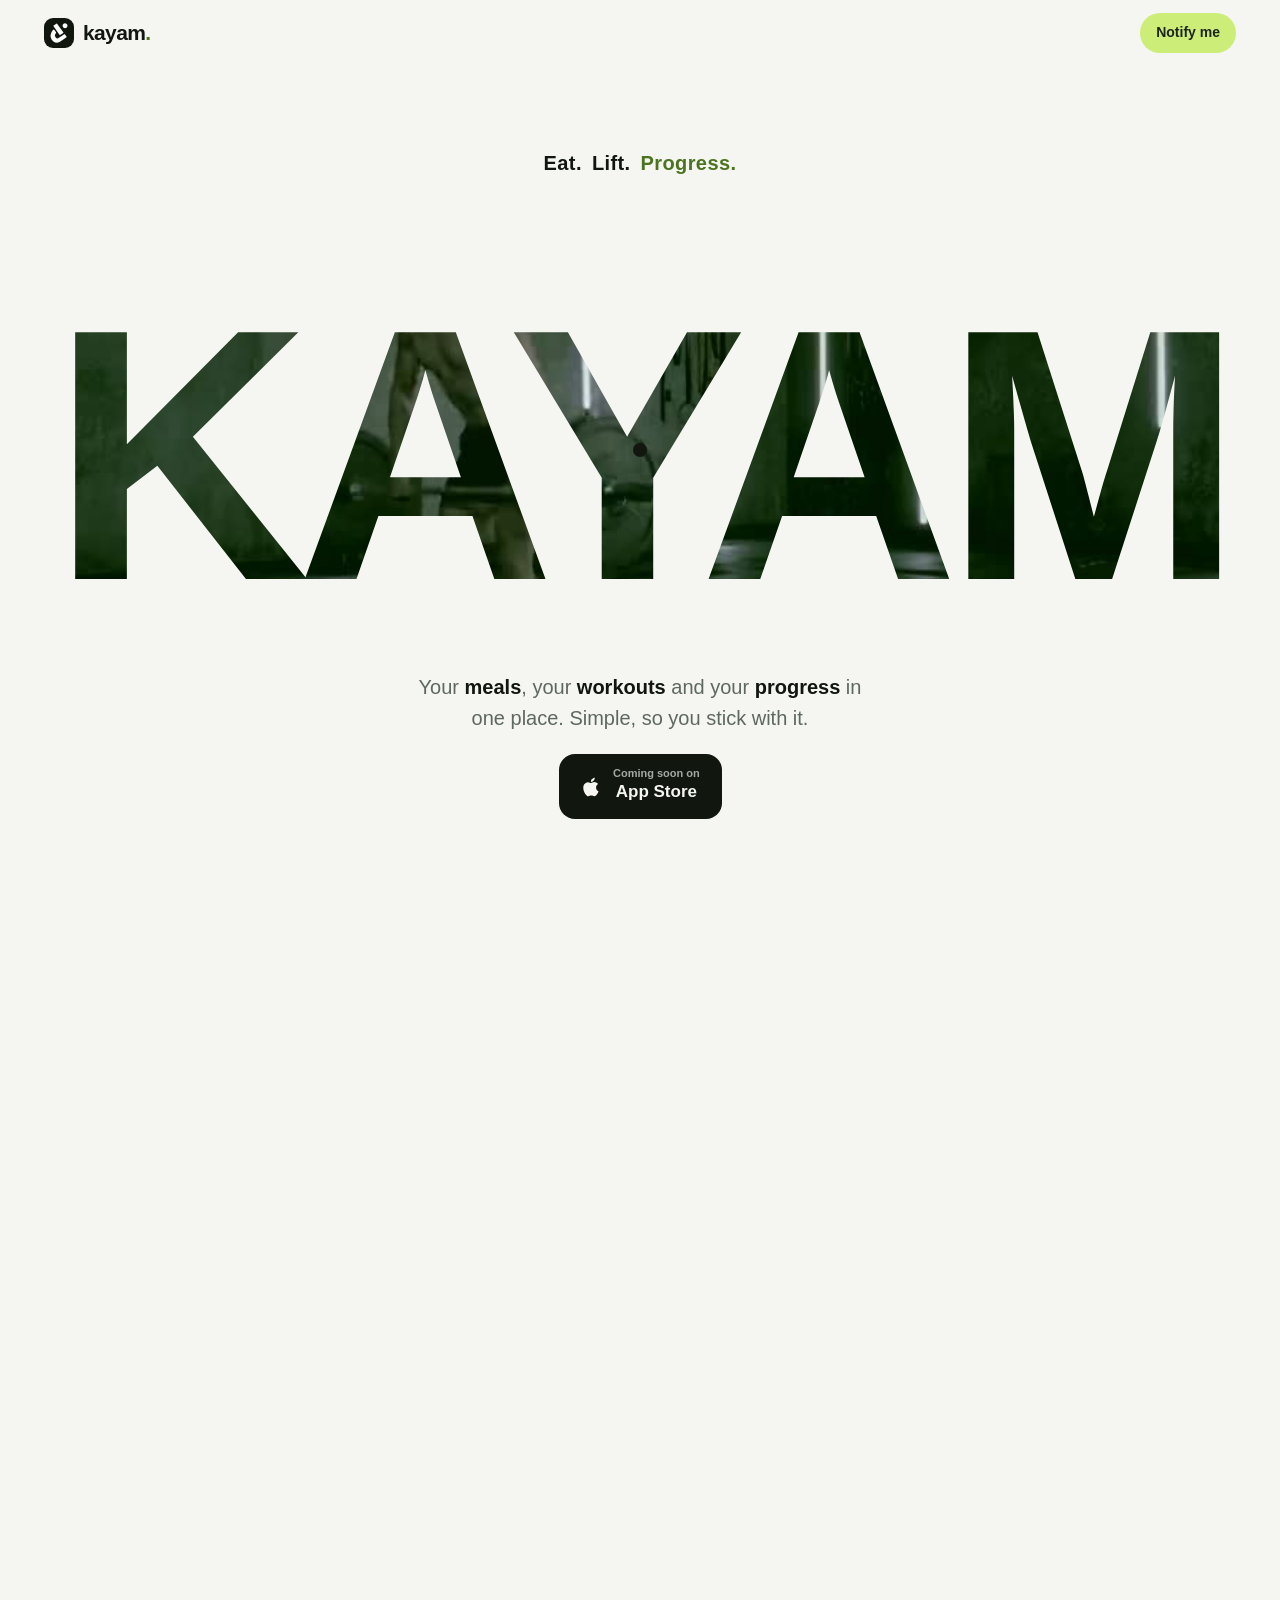
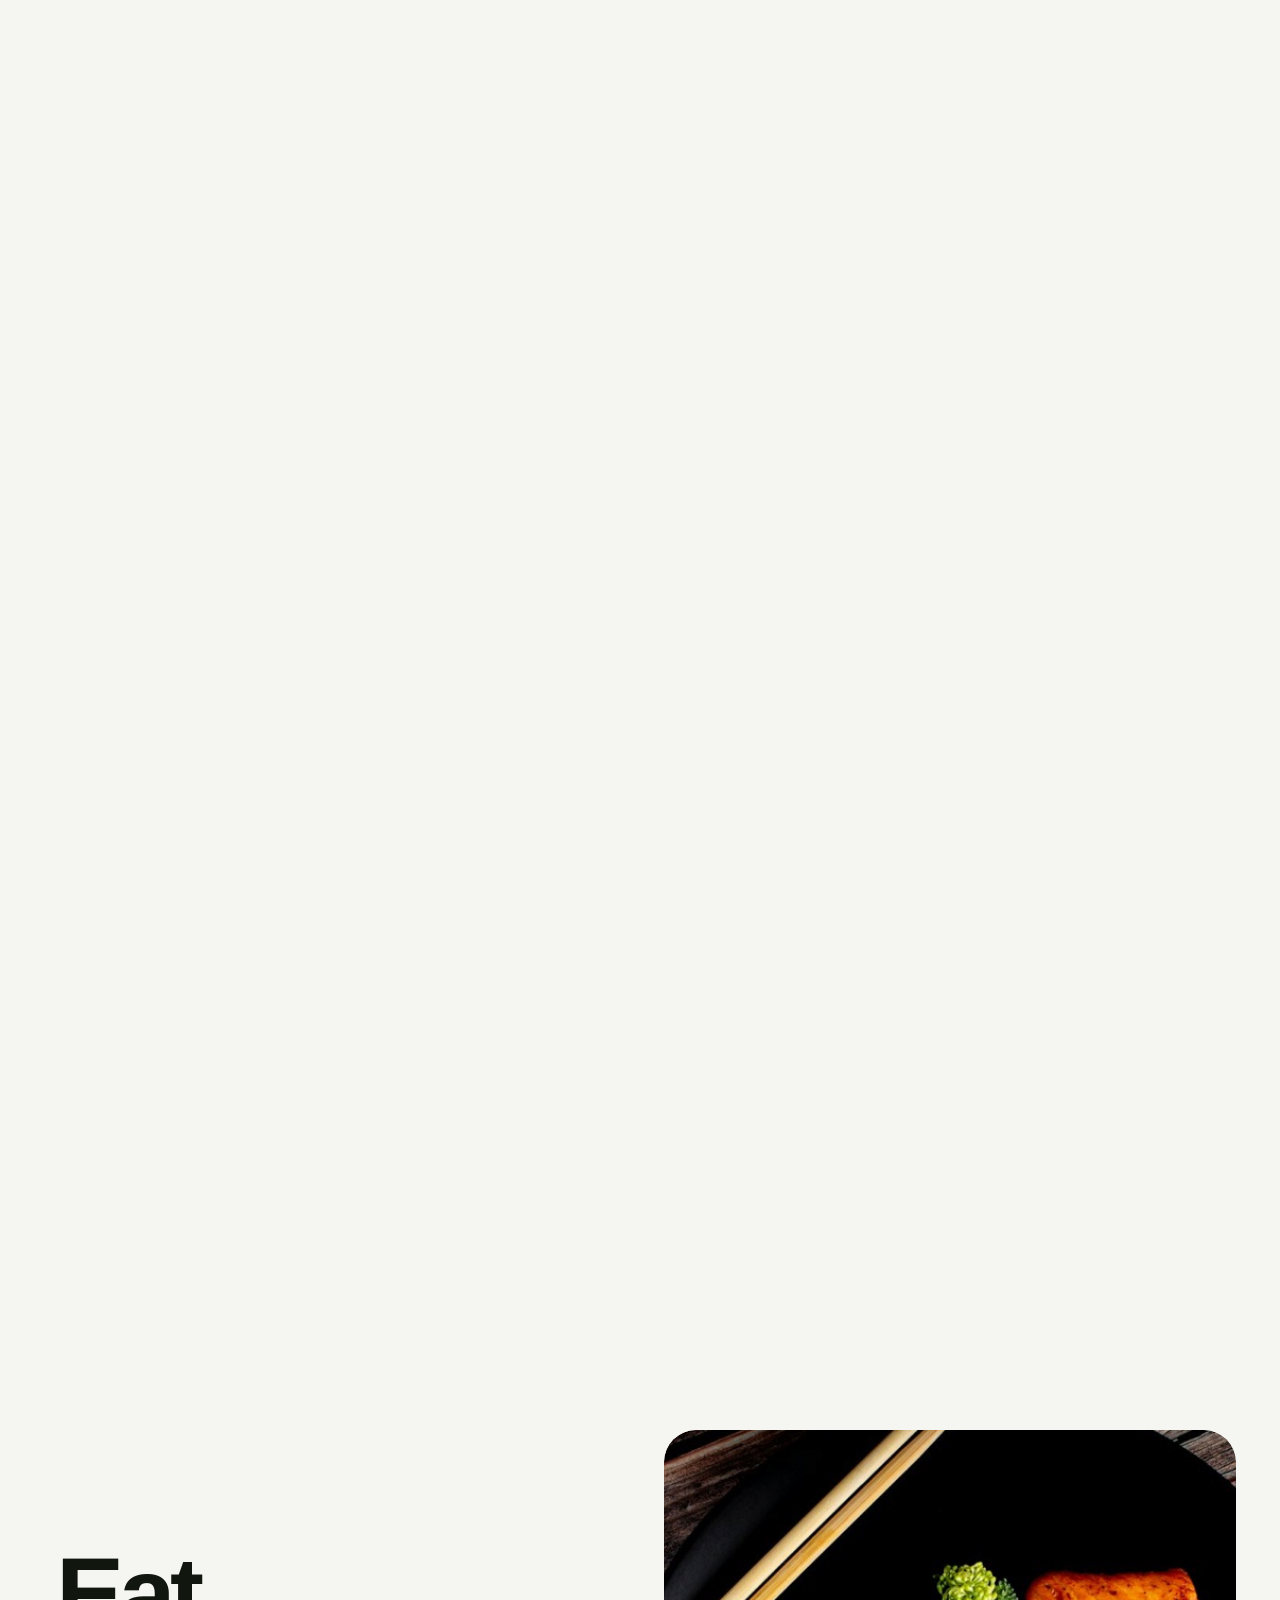
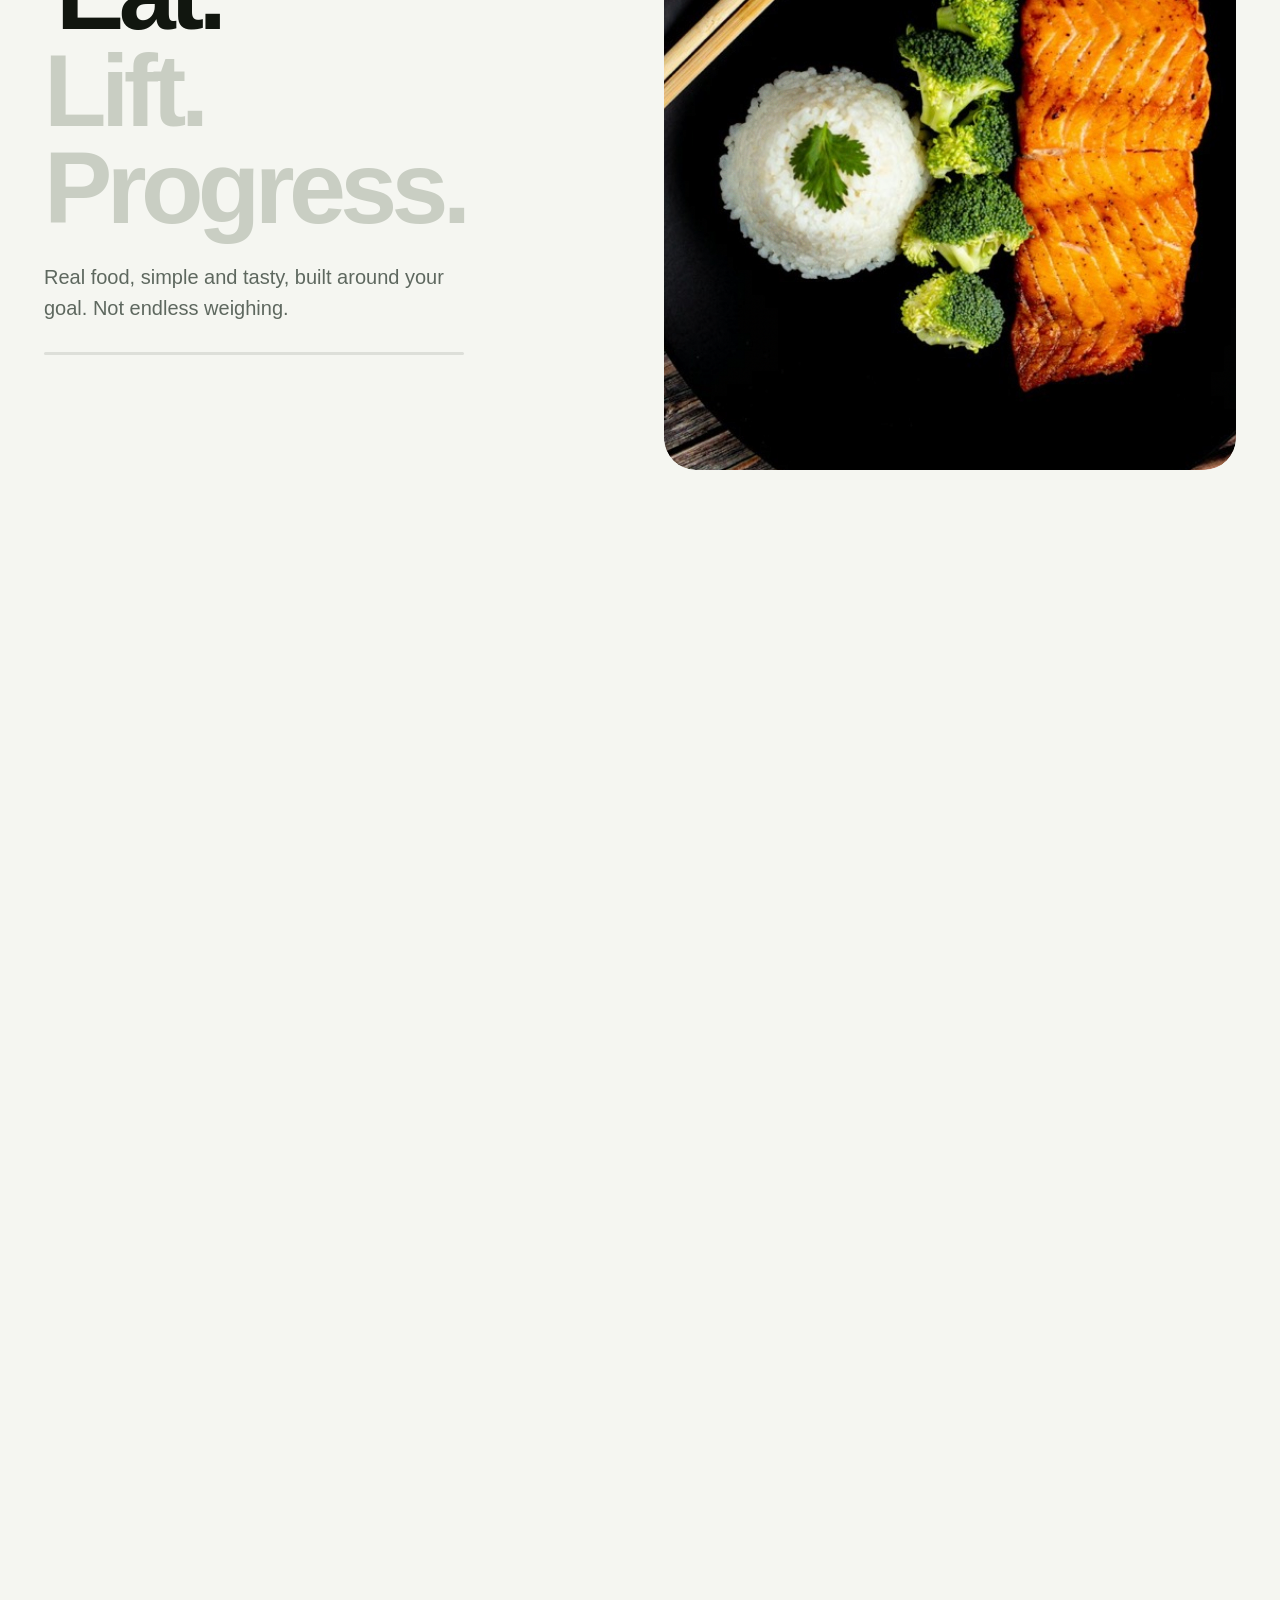
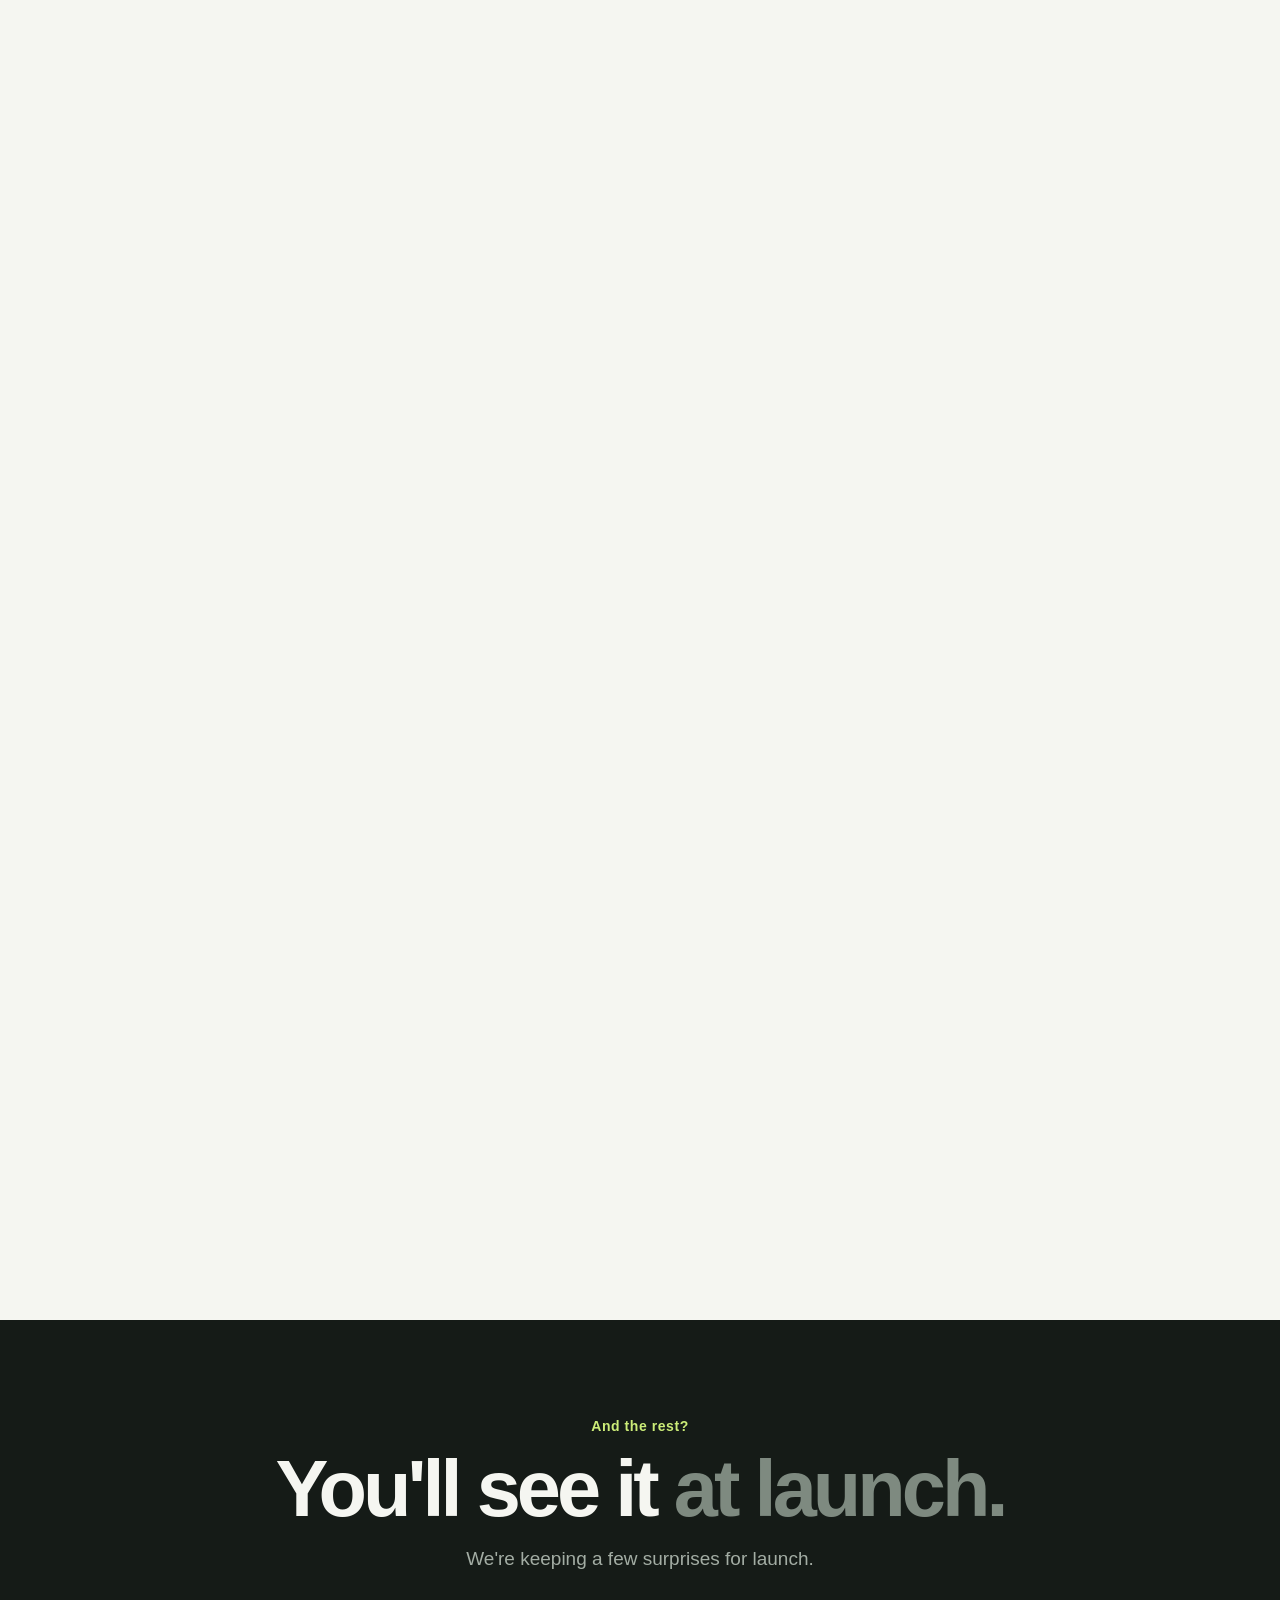
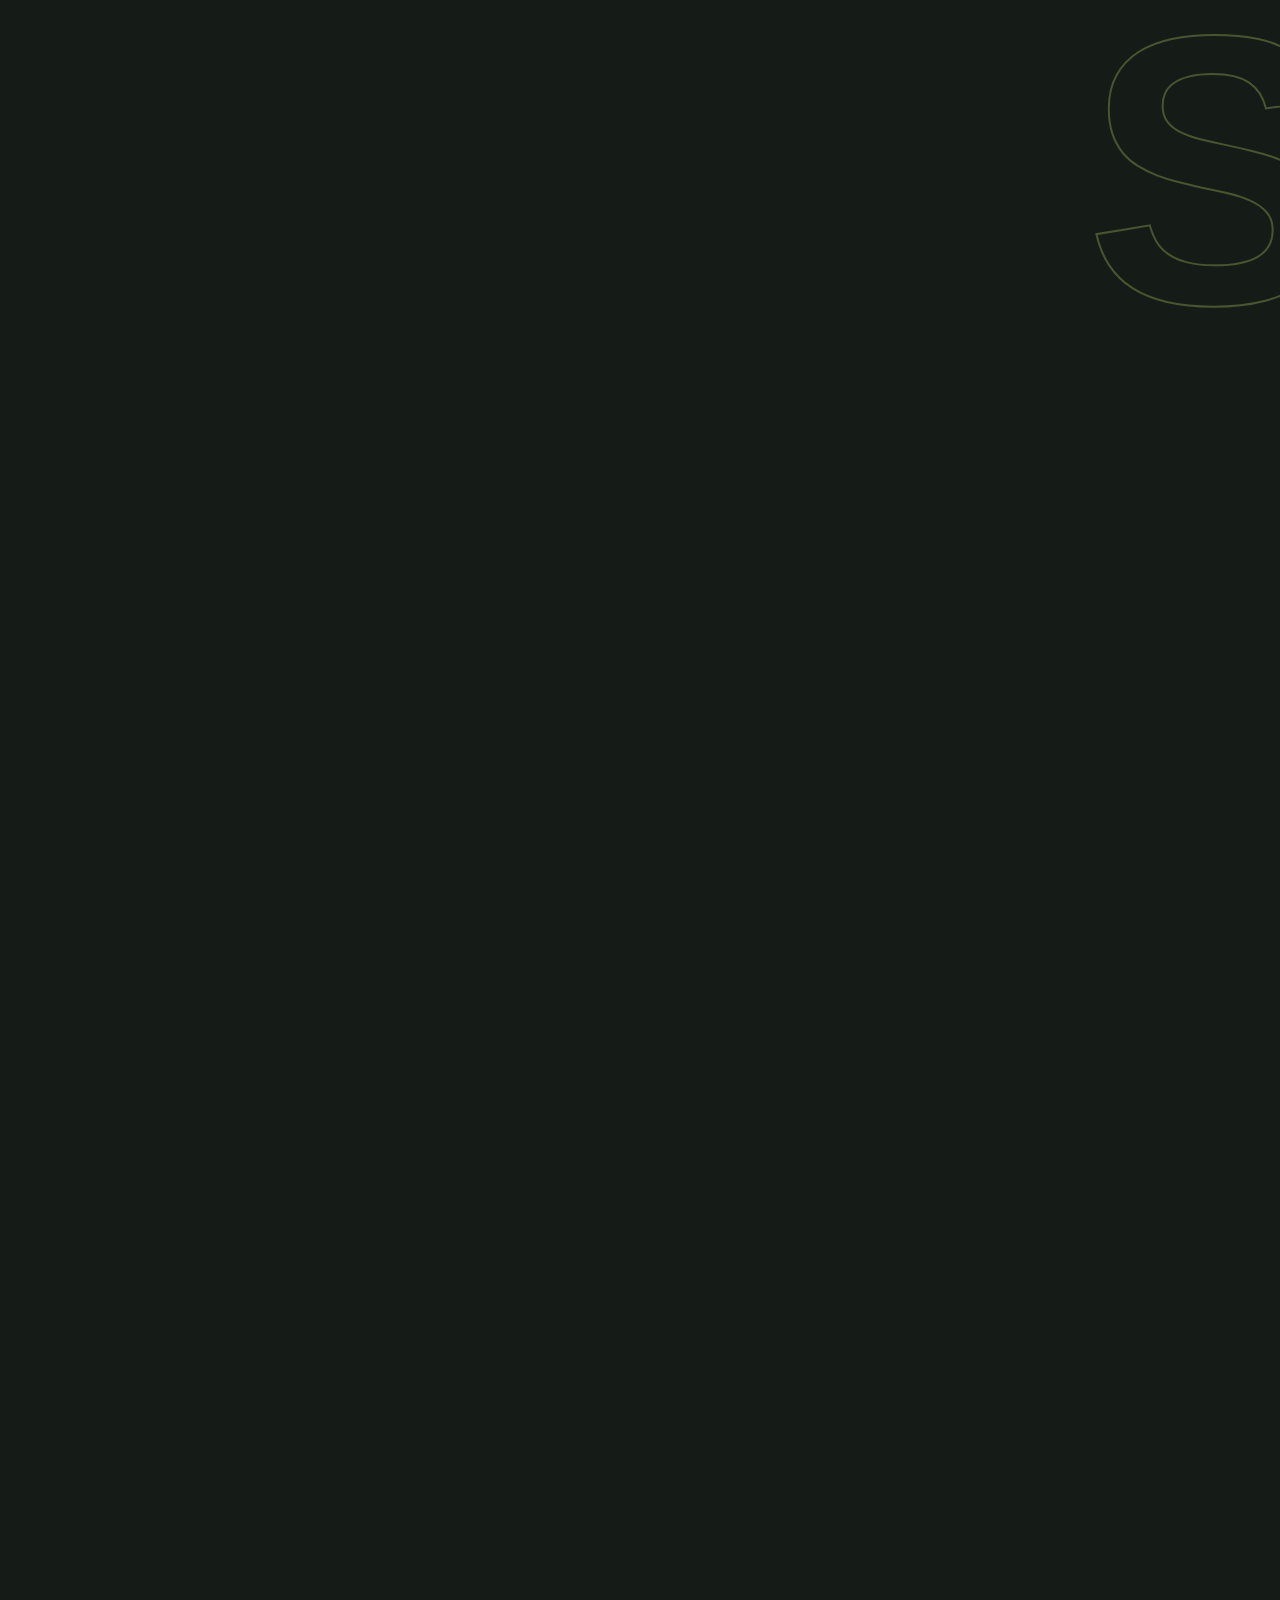
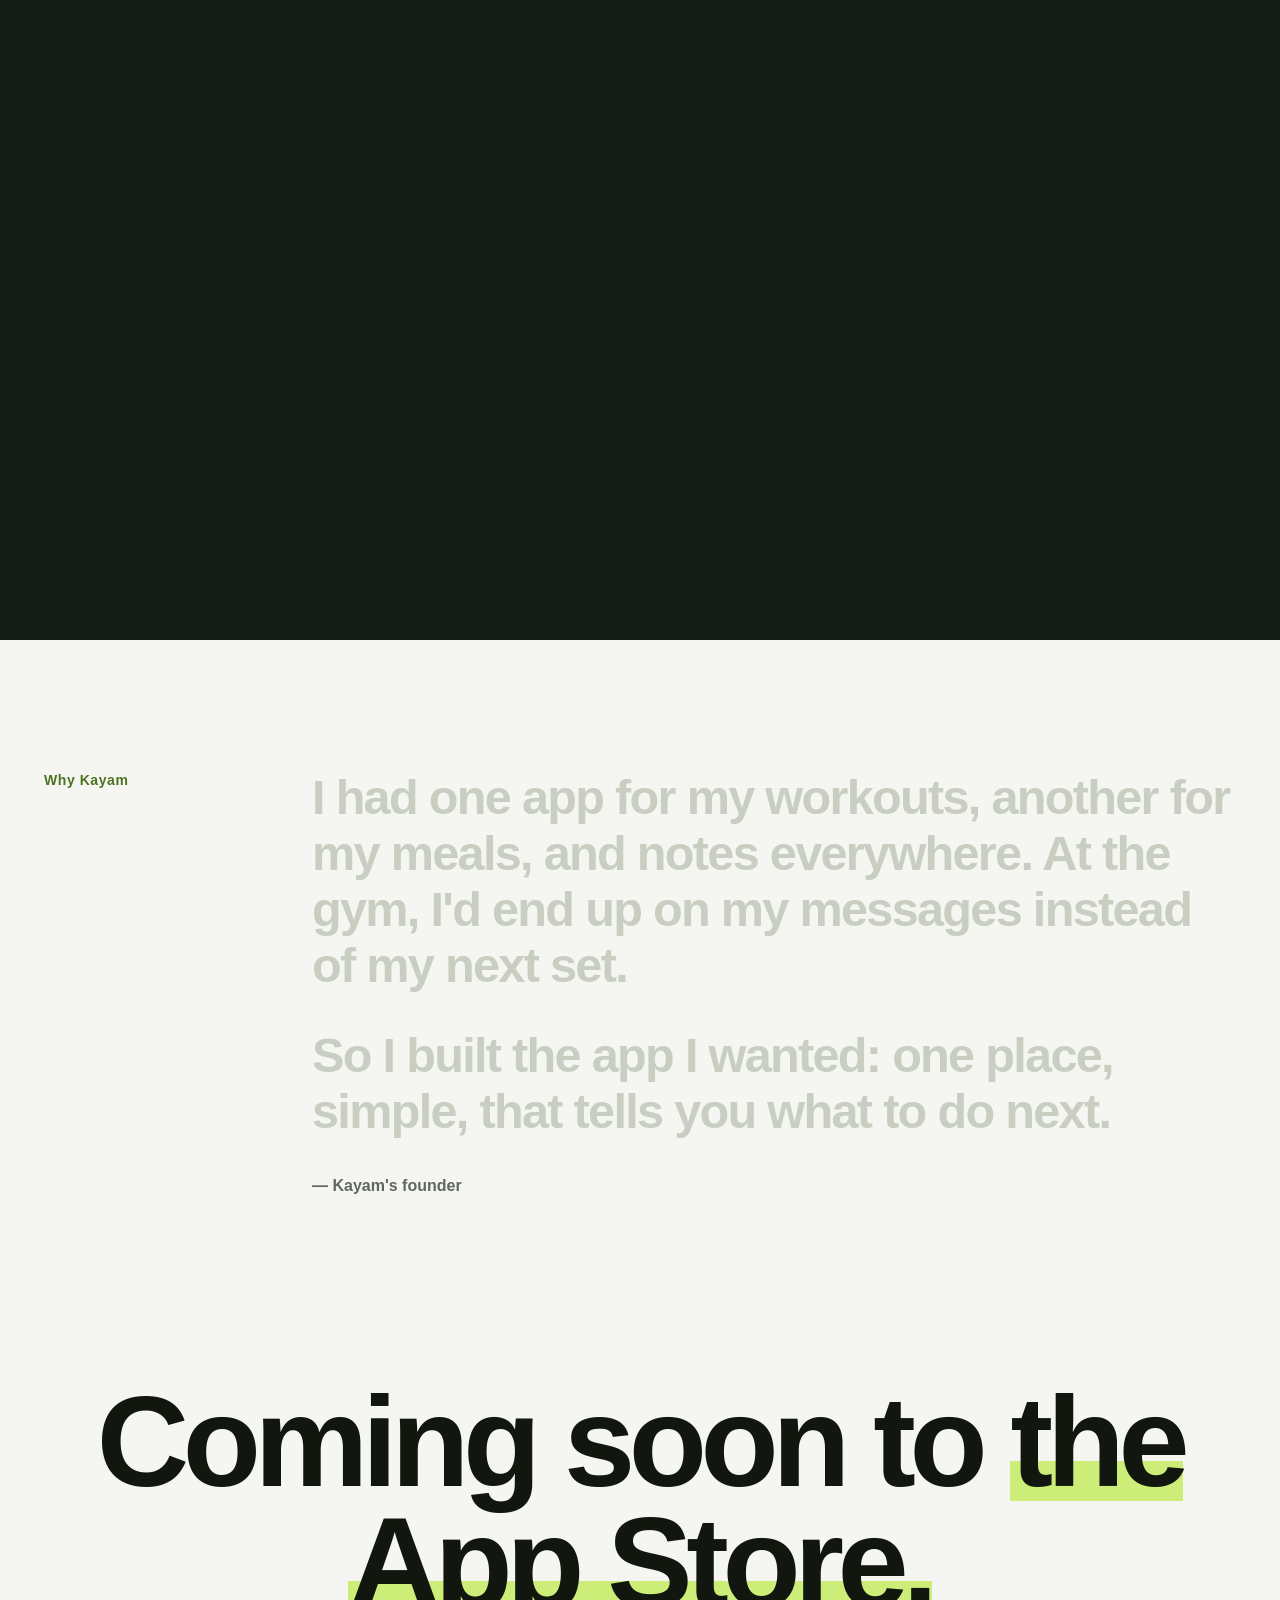
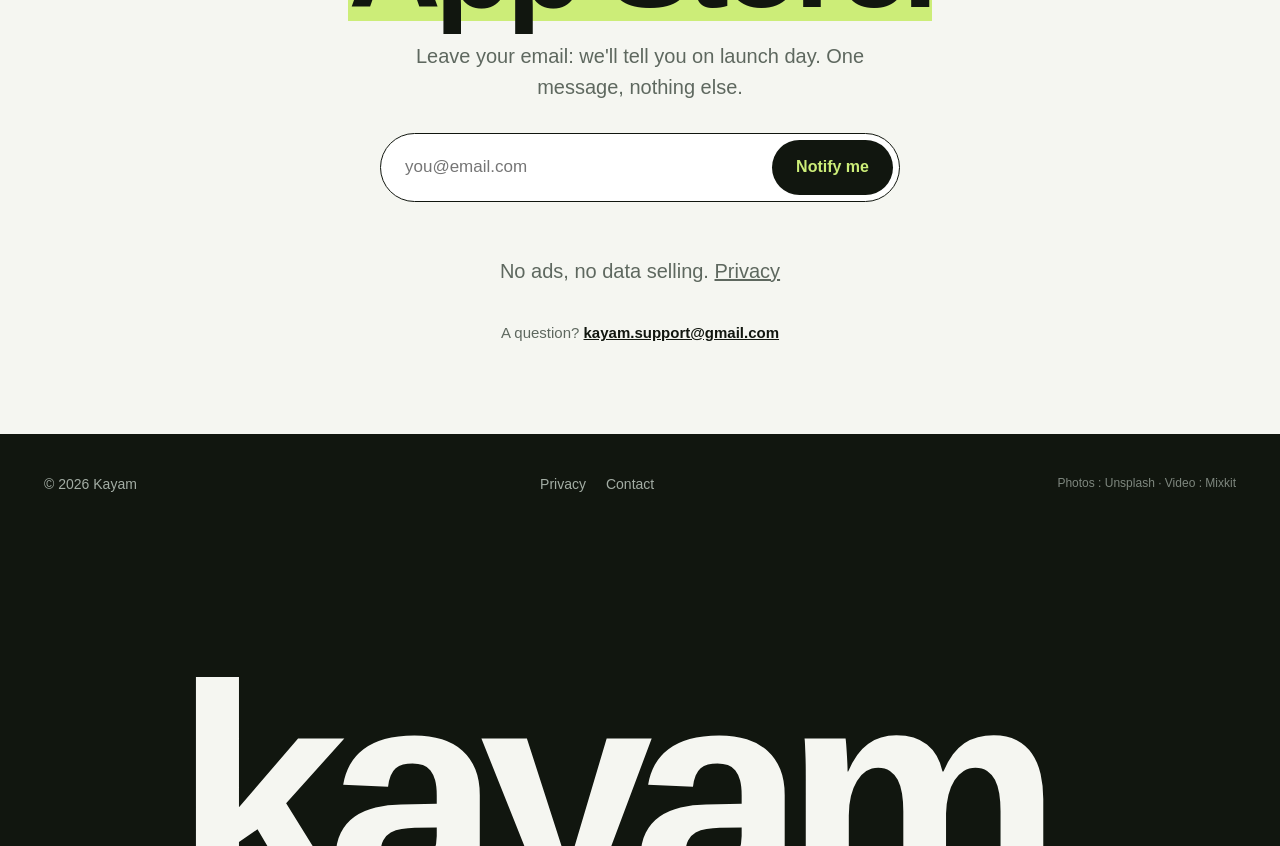
==== commit 2ac17506: "Site cohérent : même style pour toutes les pages (site.css), même barre du haut et bas de page, page" ====
--- a/index.html
+++ b/index.html
@@ -220,7 +220,7 @@
 <nav id="nav">
   <div class="wrap">
     <a class="brand" href="#top"><img src="img/logo.png" alt=""><b>kayam<span>.</span></b></a>
-    <a class="pill mag" href="#fin" data-i="soon">Bientôt sur iPhone</a>
+    <a class="pill mag" href="#fin" data-i="soon">Préviens-moi</a>
   </div>
 </nav>
 
@@ -339,7 +339,7 @@
 <script>
 // ---------- Langue : français par défaut, anglais sinon ----------
 const EN = {
-  soon:"Coming to iPhone", soon2:"Coming soon on",
+  soon:"Notify me", soon2:"Coming soon on",
   lead:"Your <b>meals</b>, your <b>workouts</b> and your <b>progress</b> in one place. Simple, so you stick with it.",
   say:"Every set<br><em>counts.</em>", say2:"Kayam is made for people who come back the week after.",
   w1:"Eat.", w2:"Lift.", w3:"Progress.",
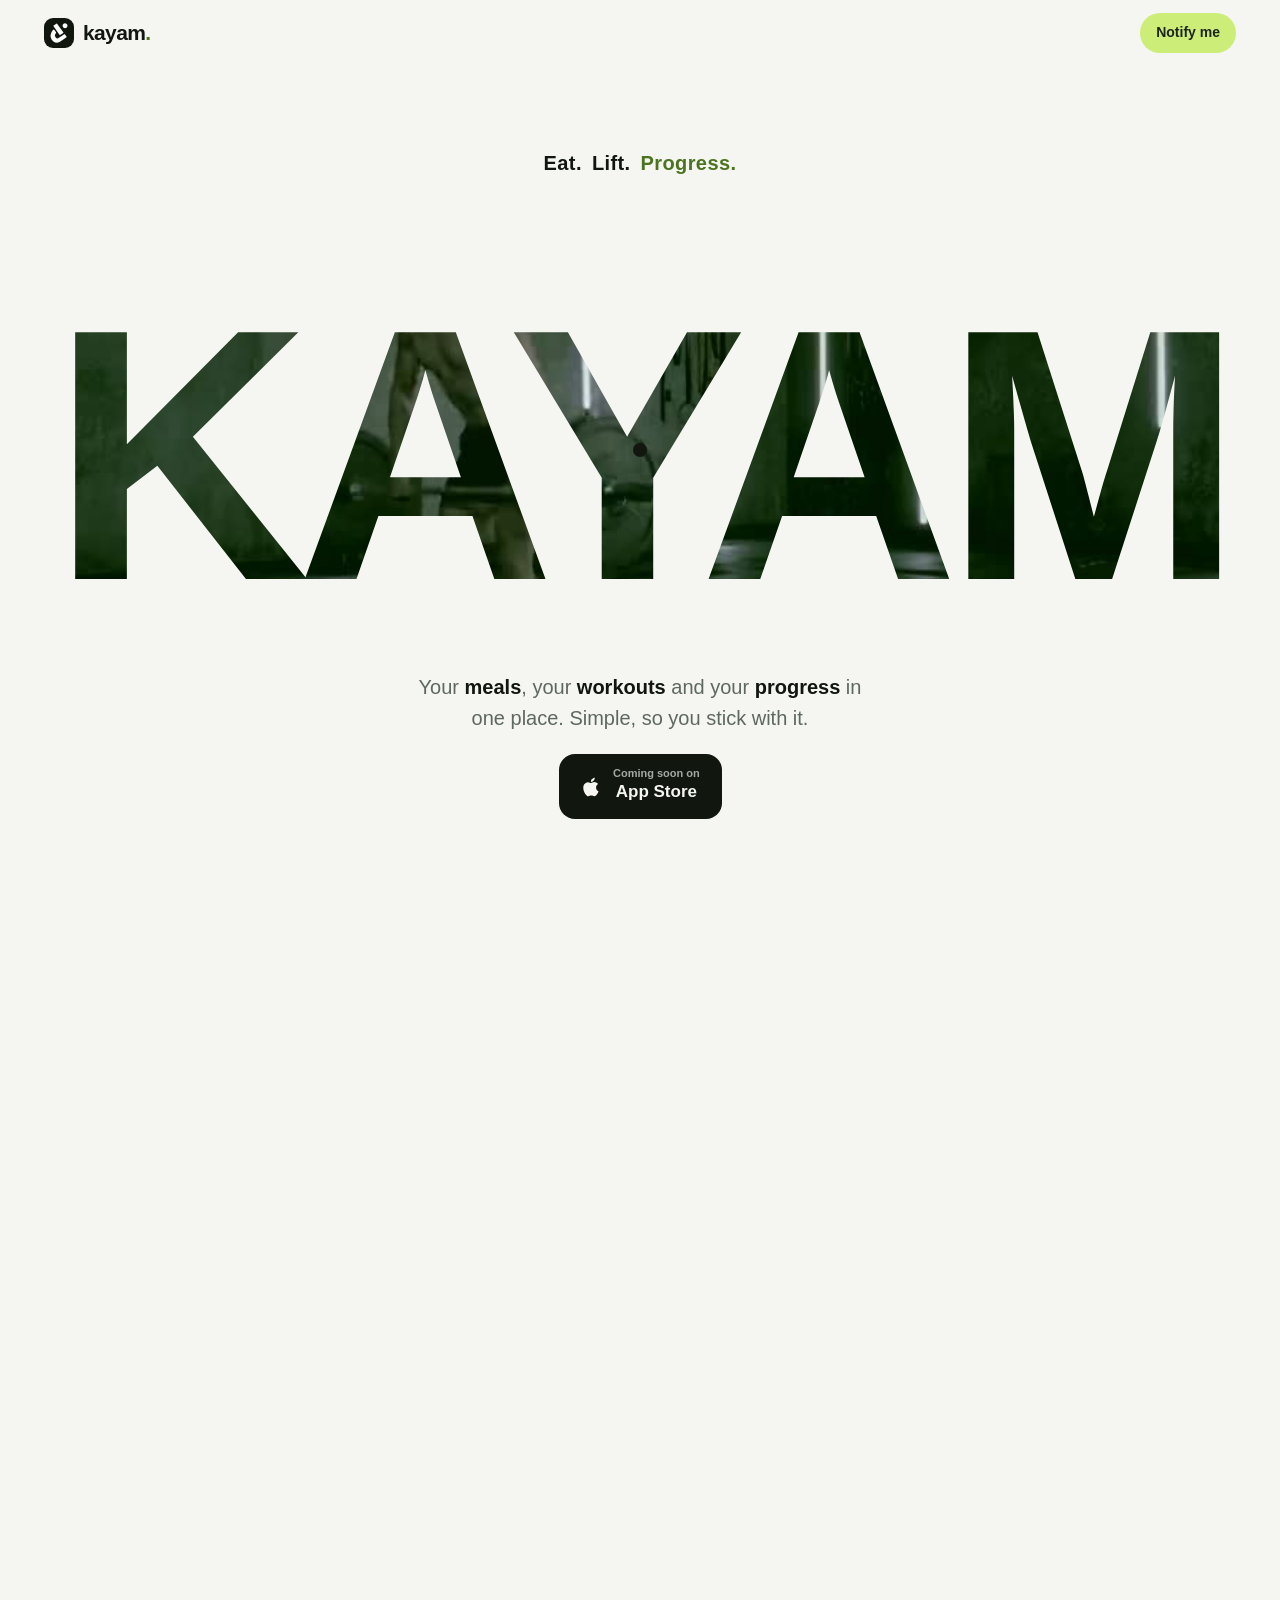
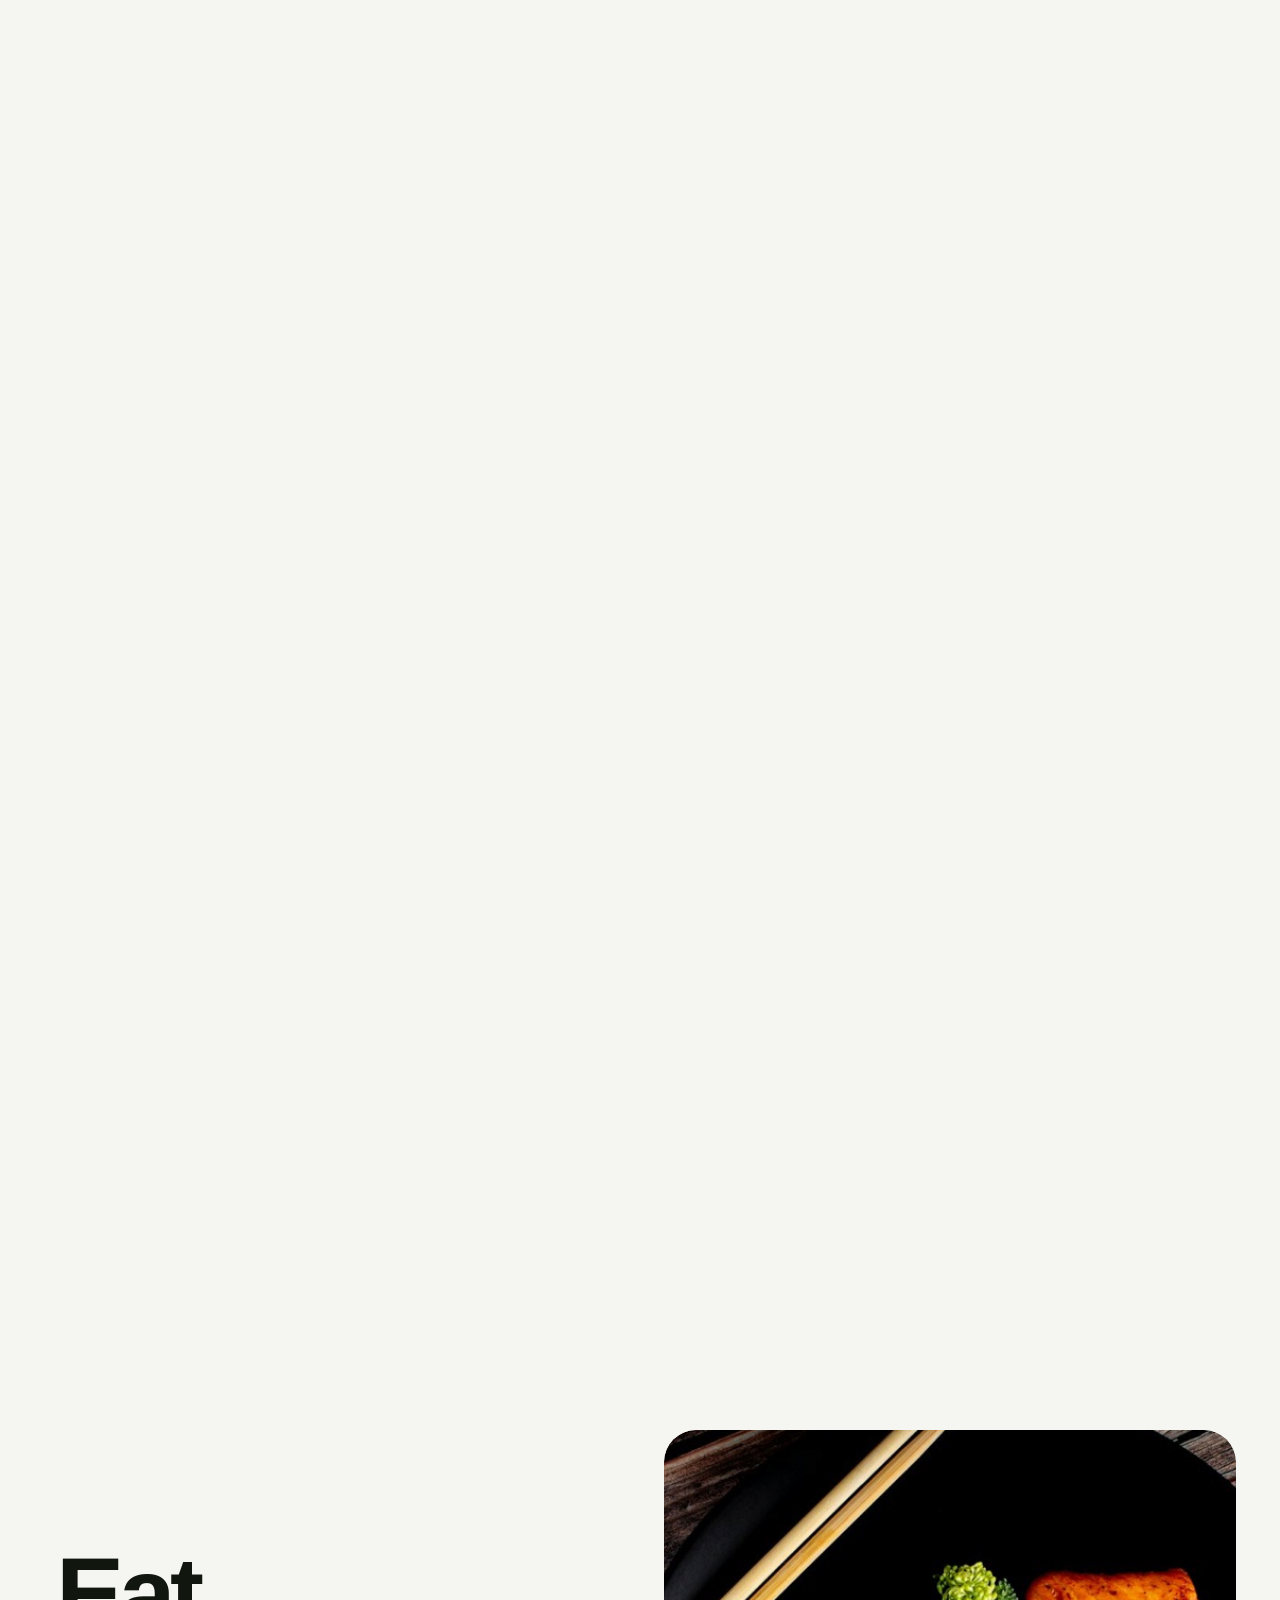
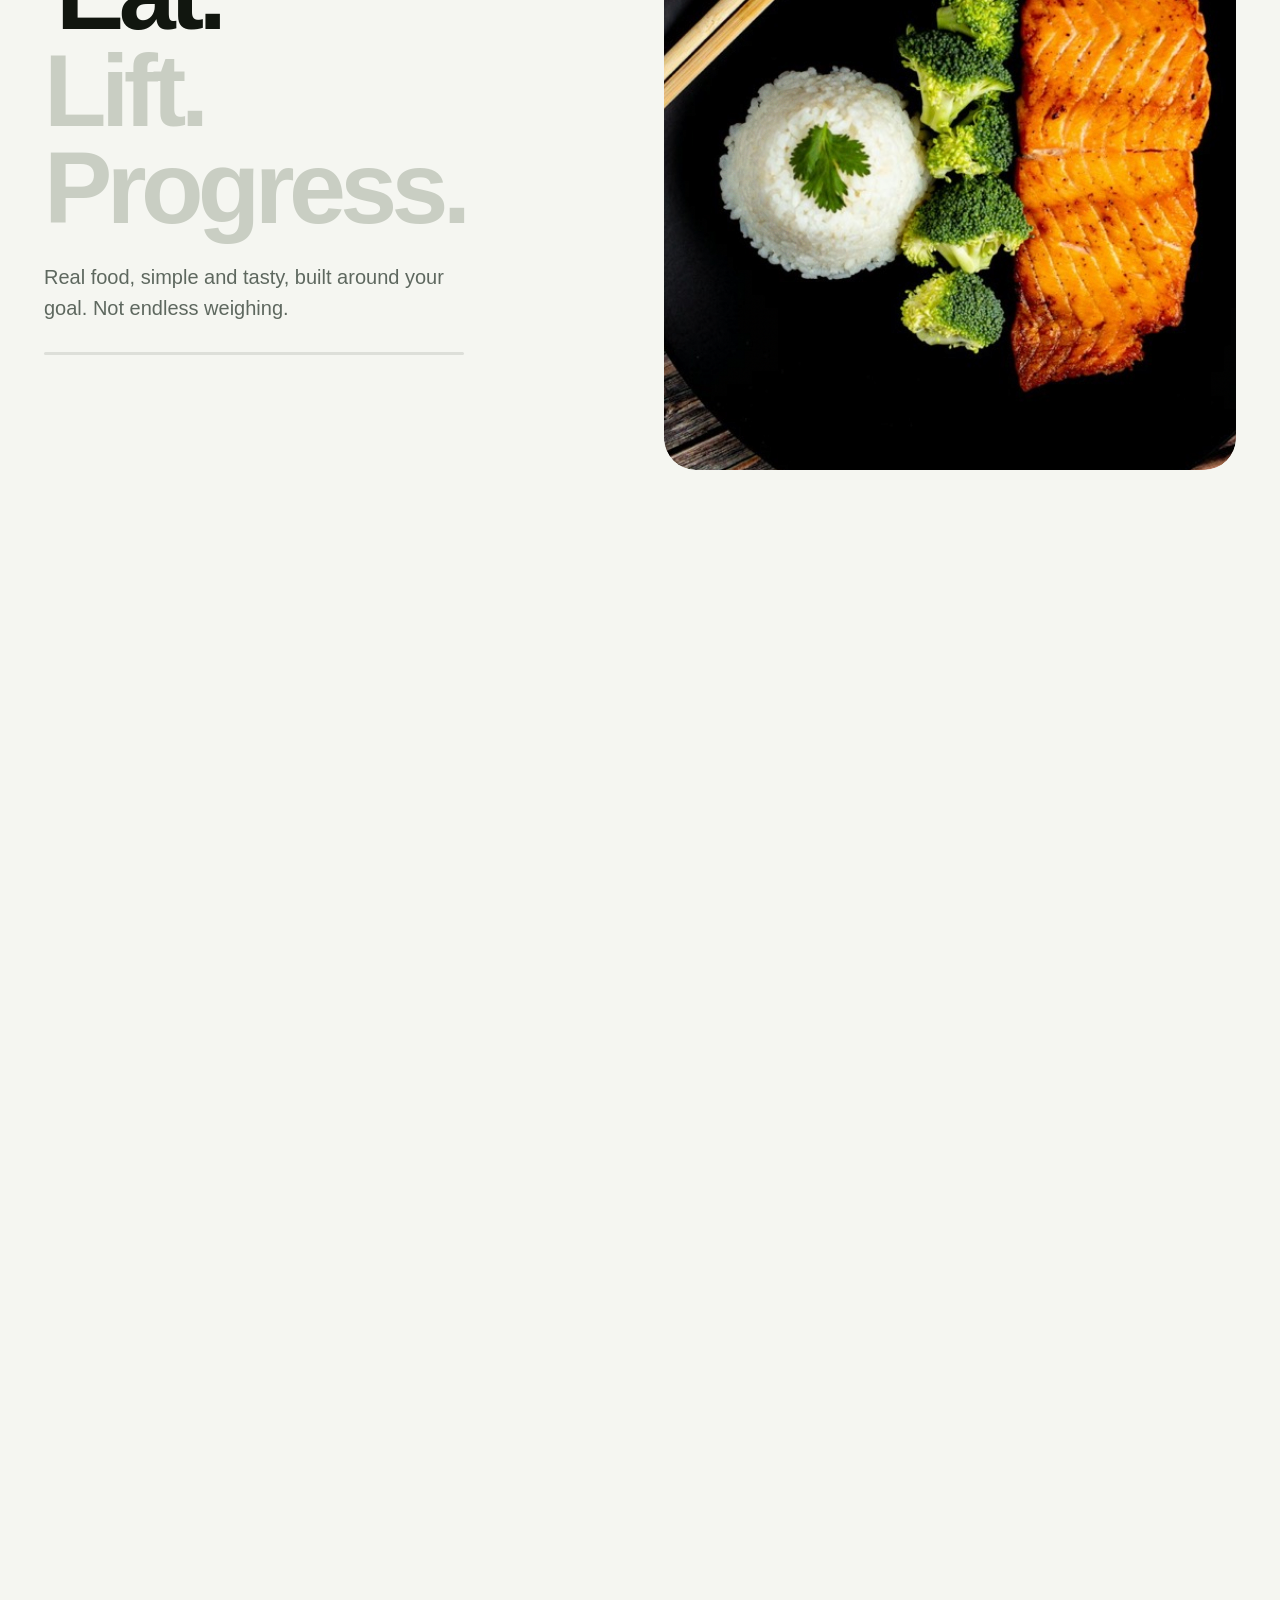
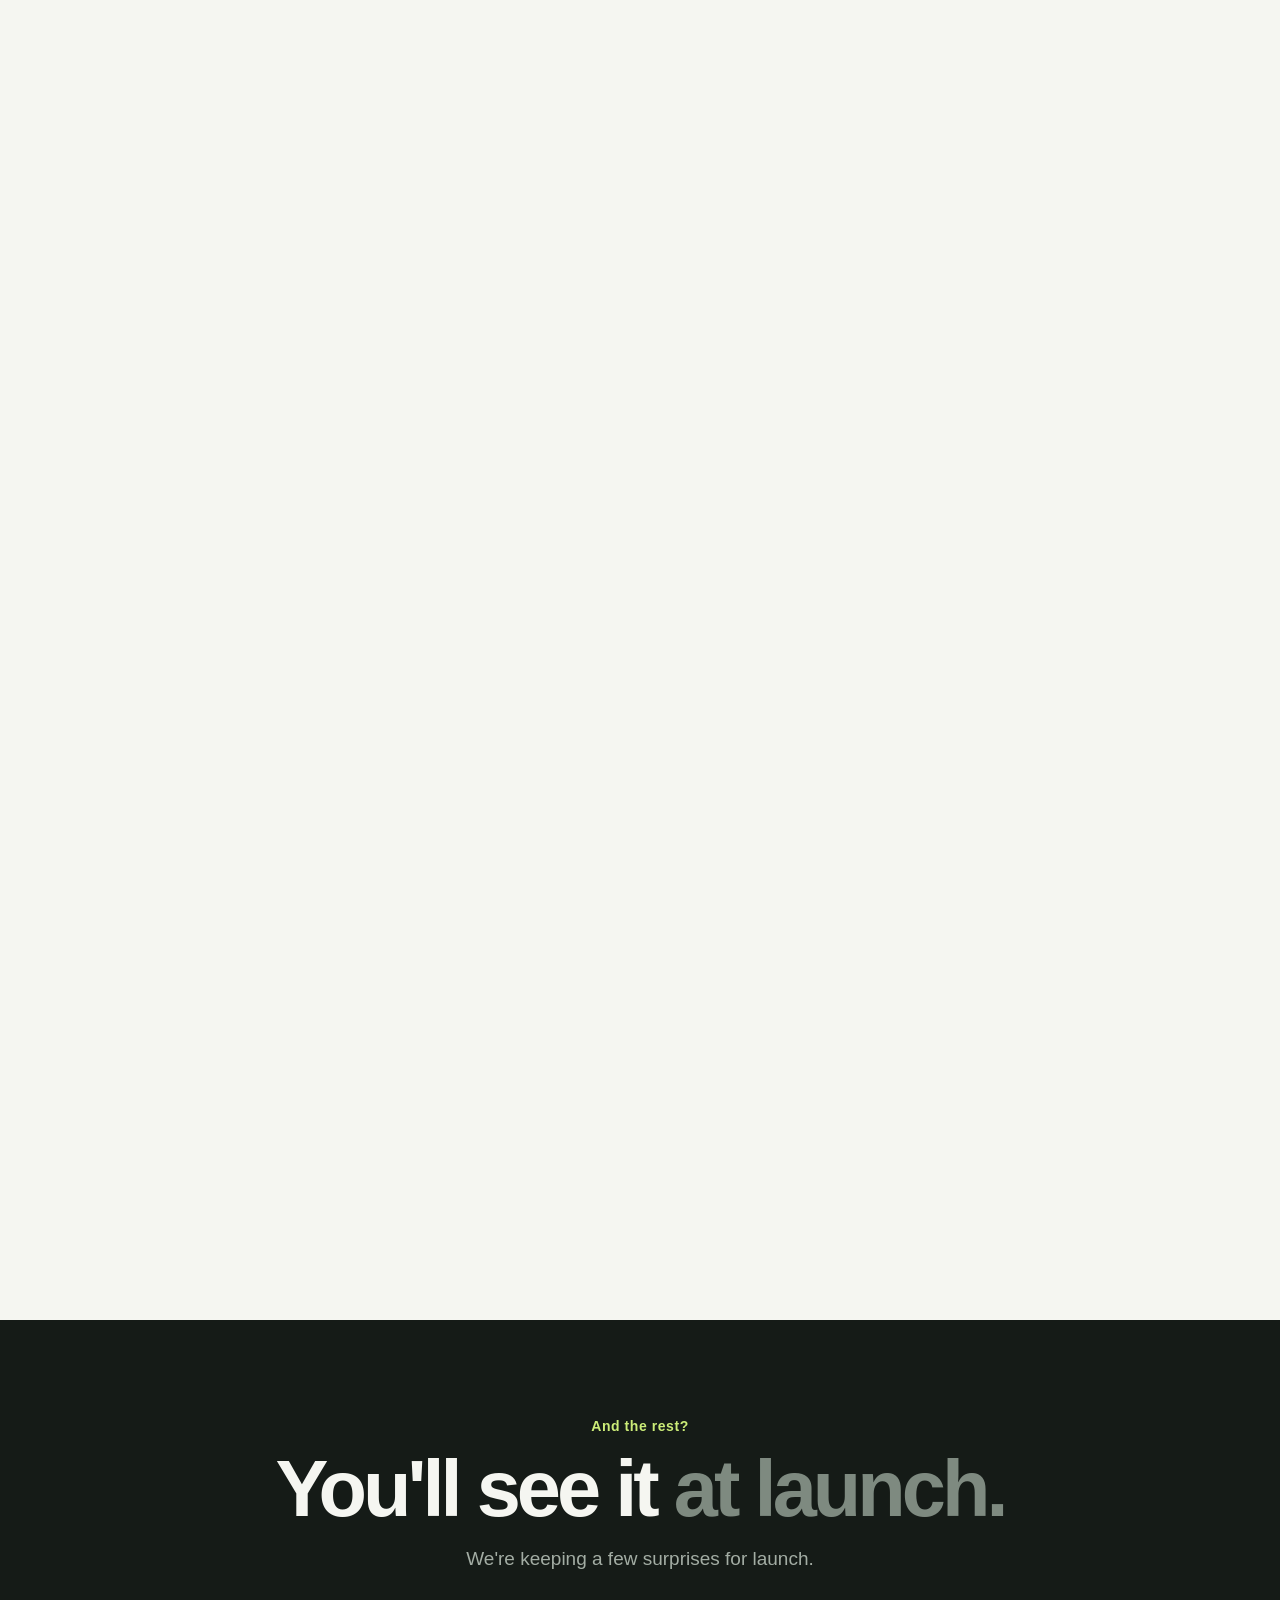
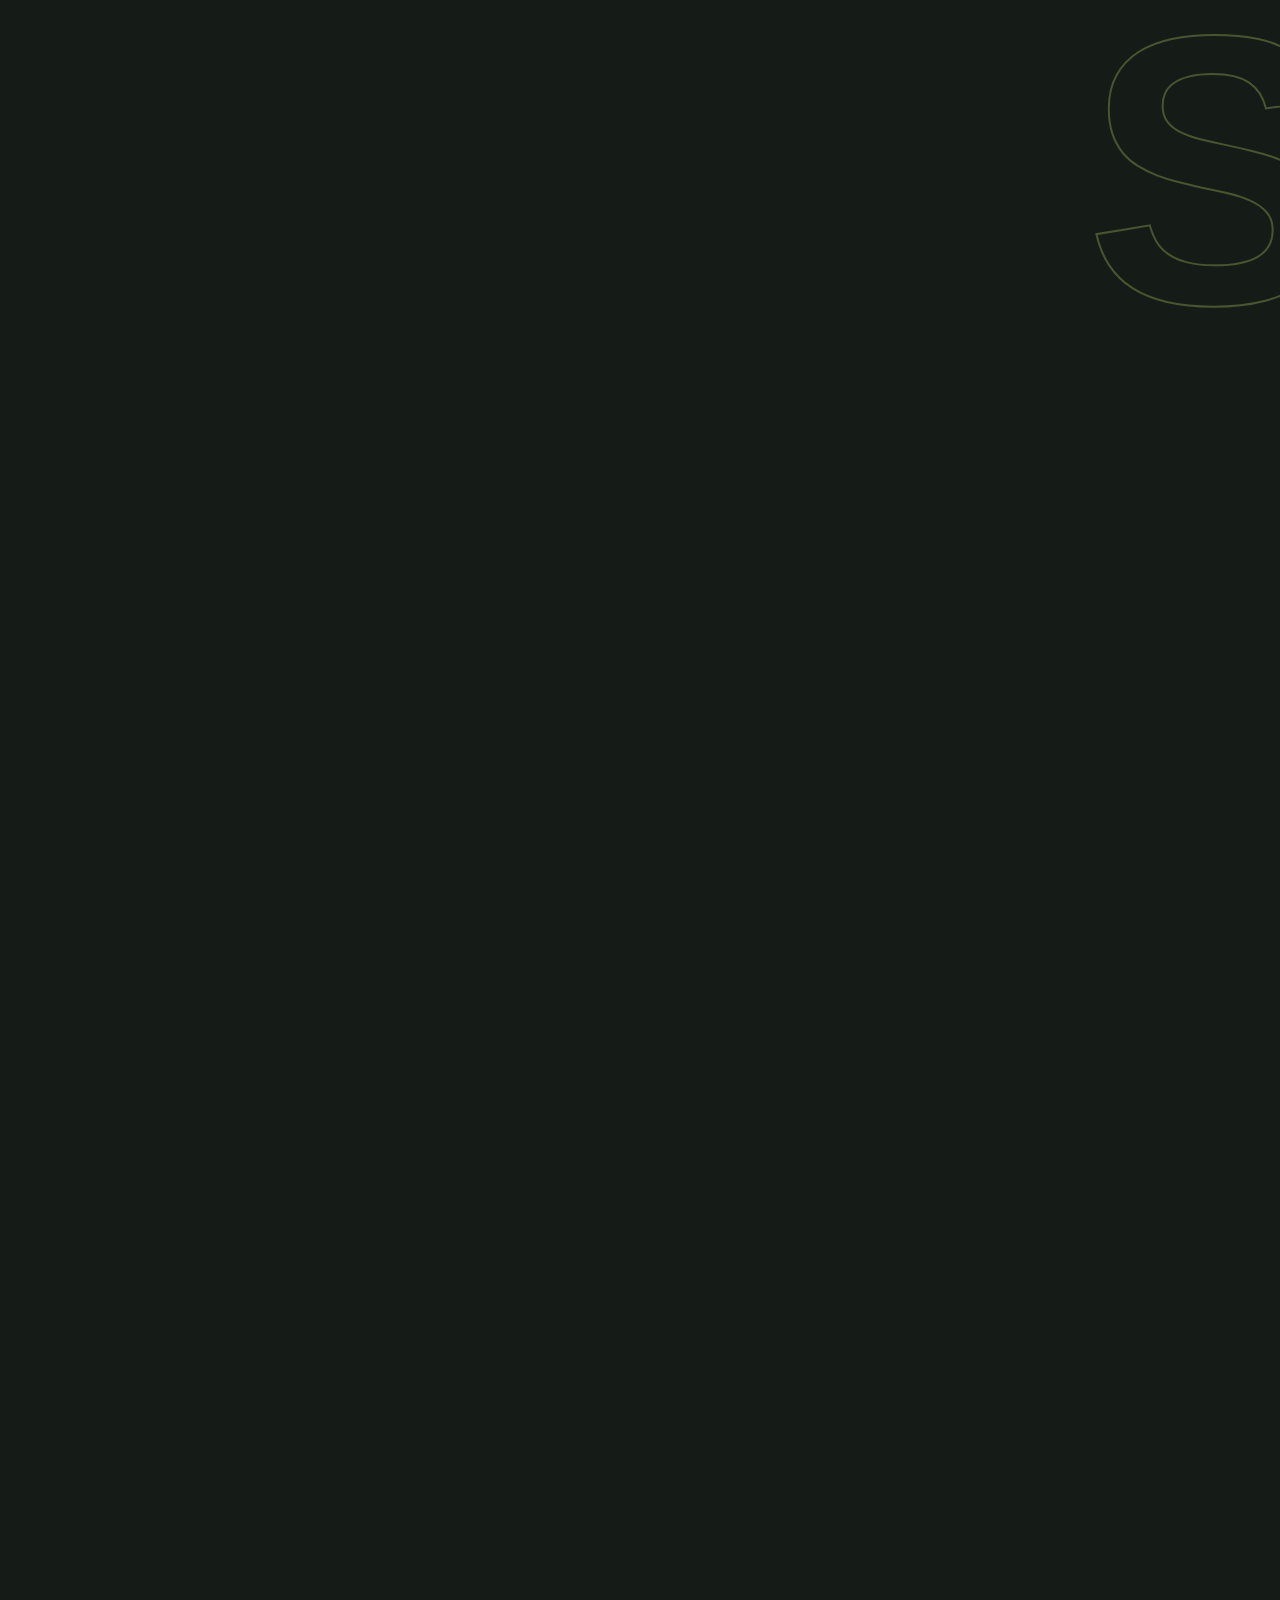
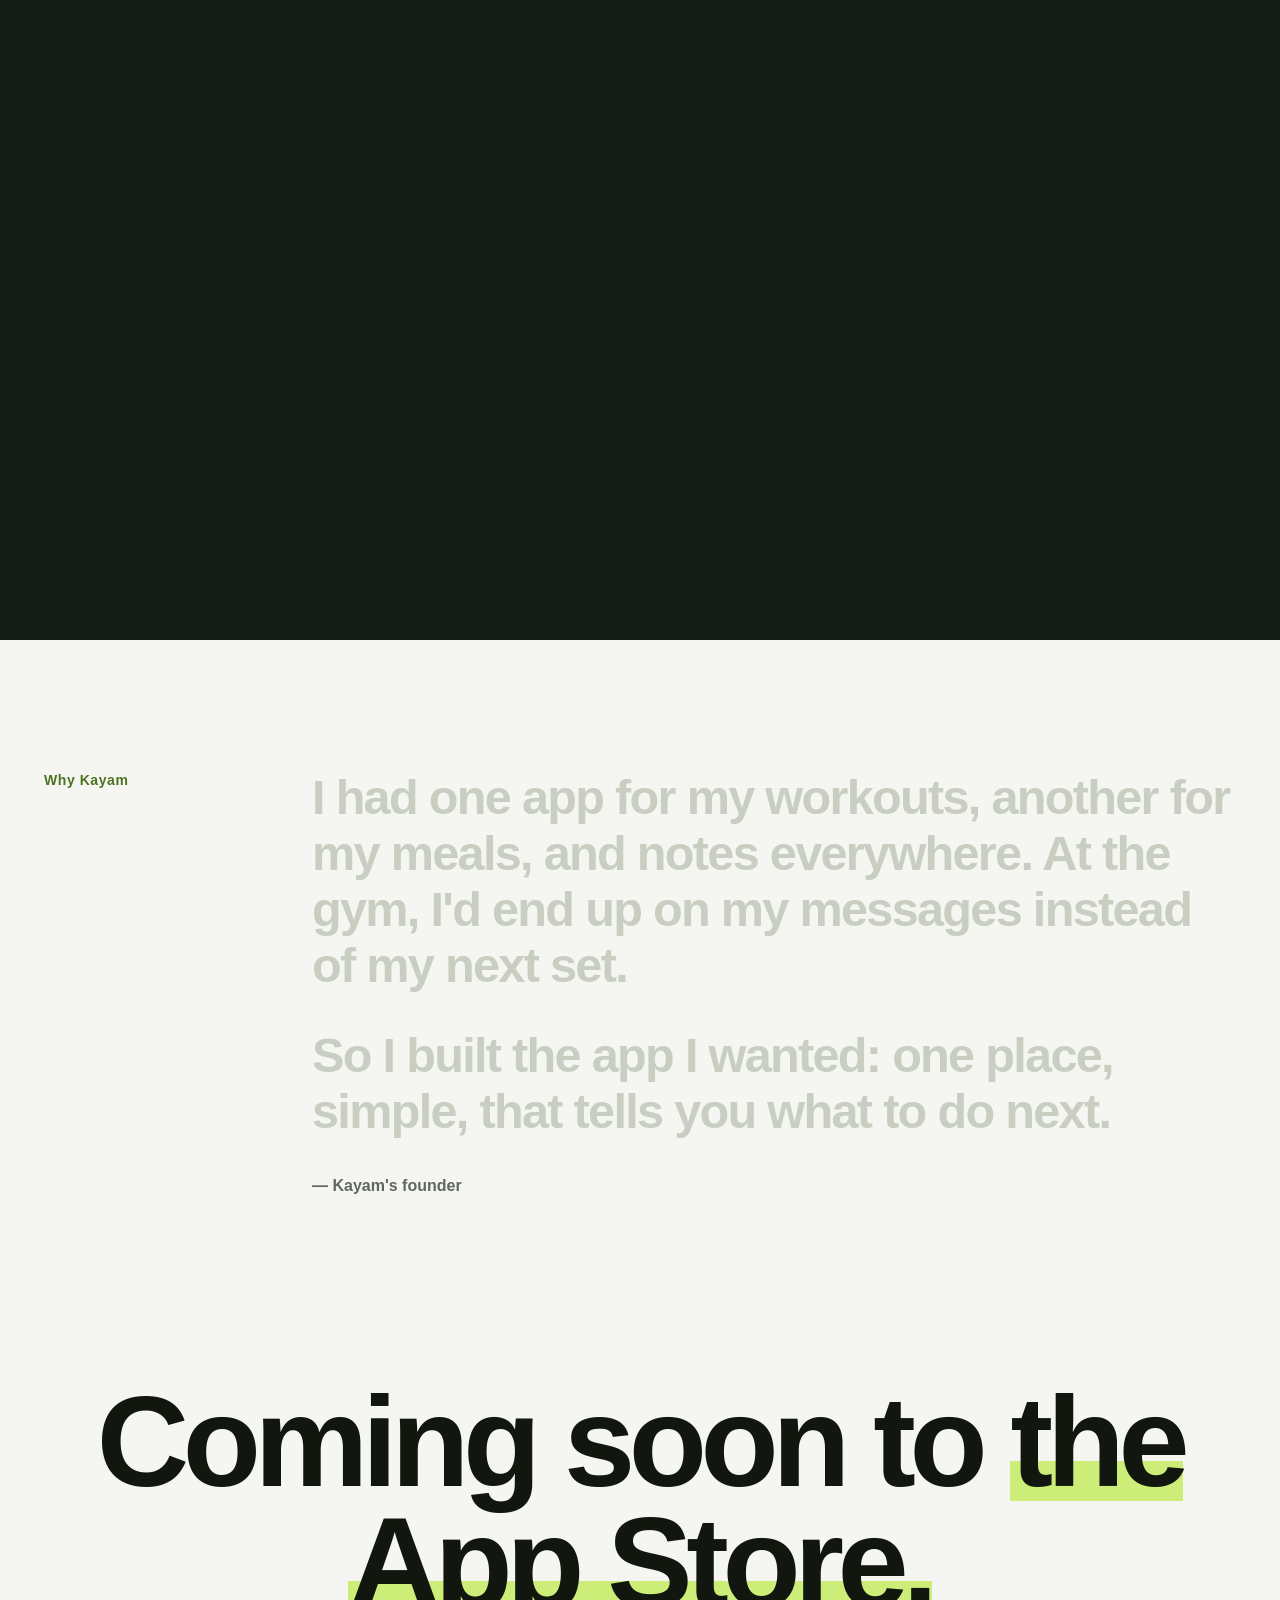
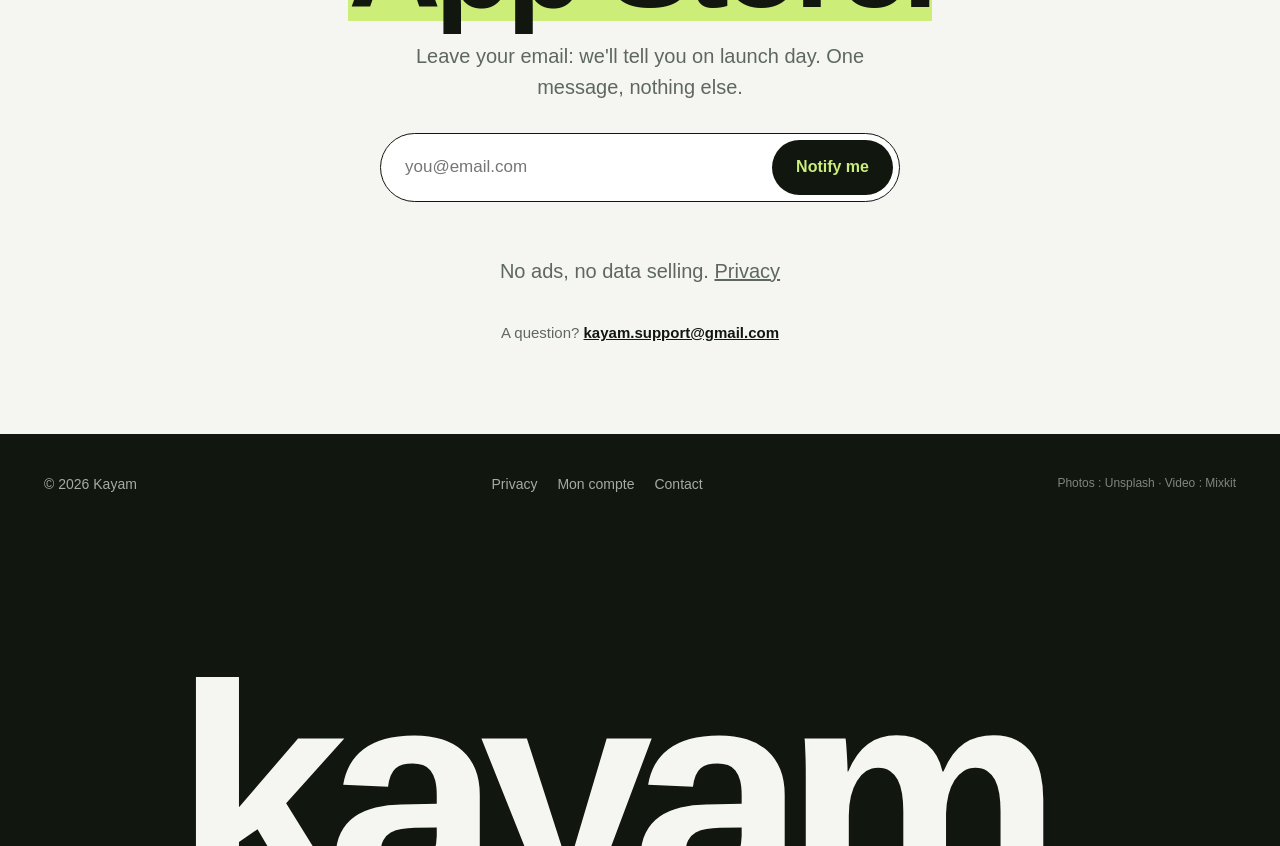
==== commit 8049337c: "Mon compte : connexion avec le compte Kayam, séances, records, repas, poids et export (lecture seule" ====
--- a/index.html
+++ b/index.html
@@ -329,6 +329,7 @@
     <div>© <span id="year"></span> Kayam</div>
     <div class="links">
       <a href="privacy.html" data-i="f1">Confidentialité</a>
+      <a href="compte.html">Mon compte</a>
       <a href="mailto:kayam.support@gmail.com" data-i="f2">Contact</a>
     </div>
     <div style="font-size:12px;opacity:.75"><span data-i="credits">Photos</span> : <a href="https://unsplash.com">Unsplash</a> · <span data-i="video">Vidéo</span> : <a href="https://mixkit.co">Mixkit</a></div>
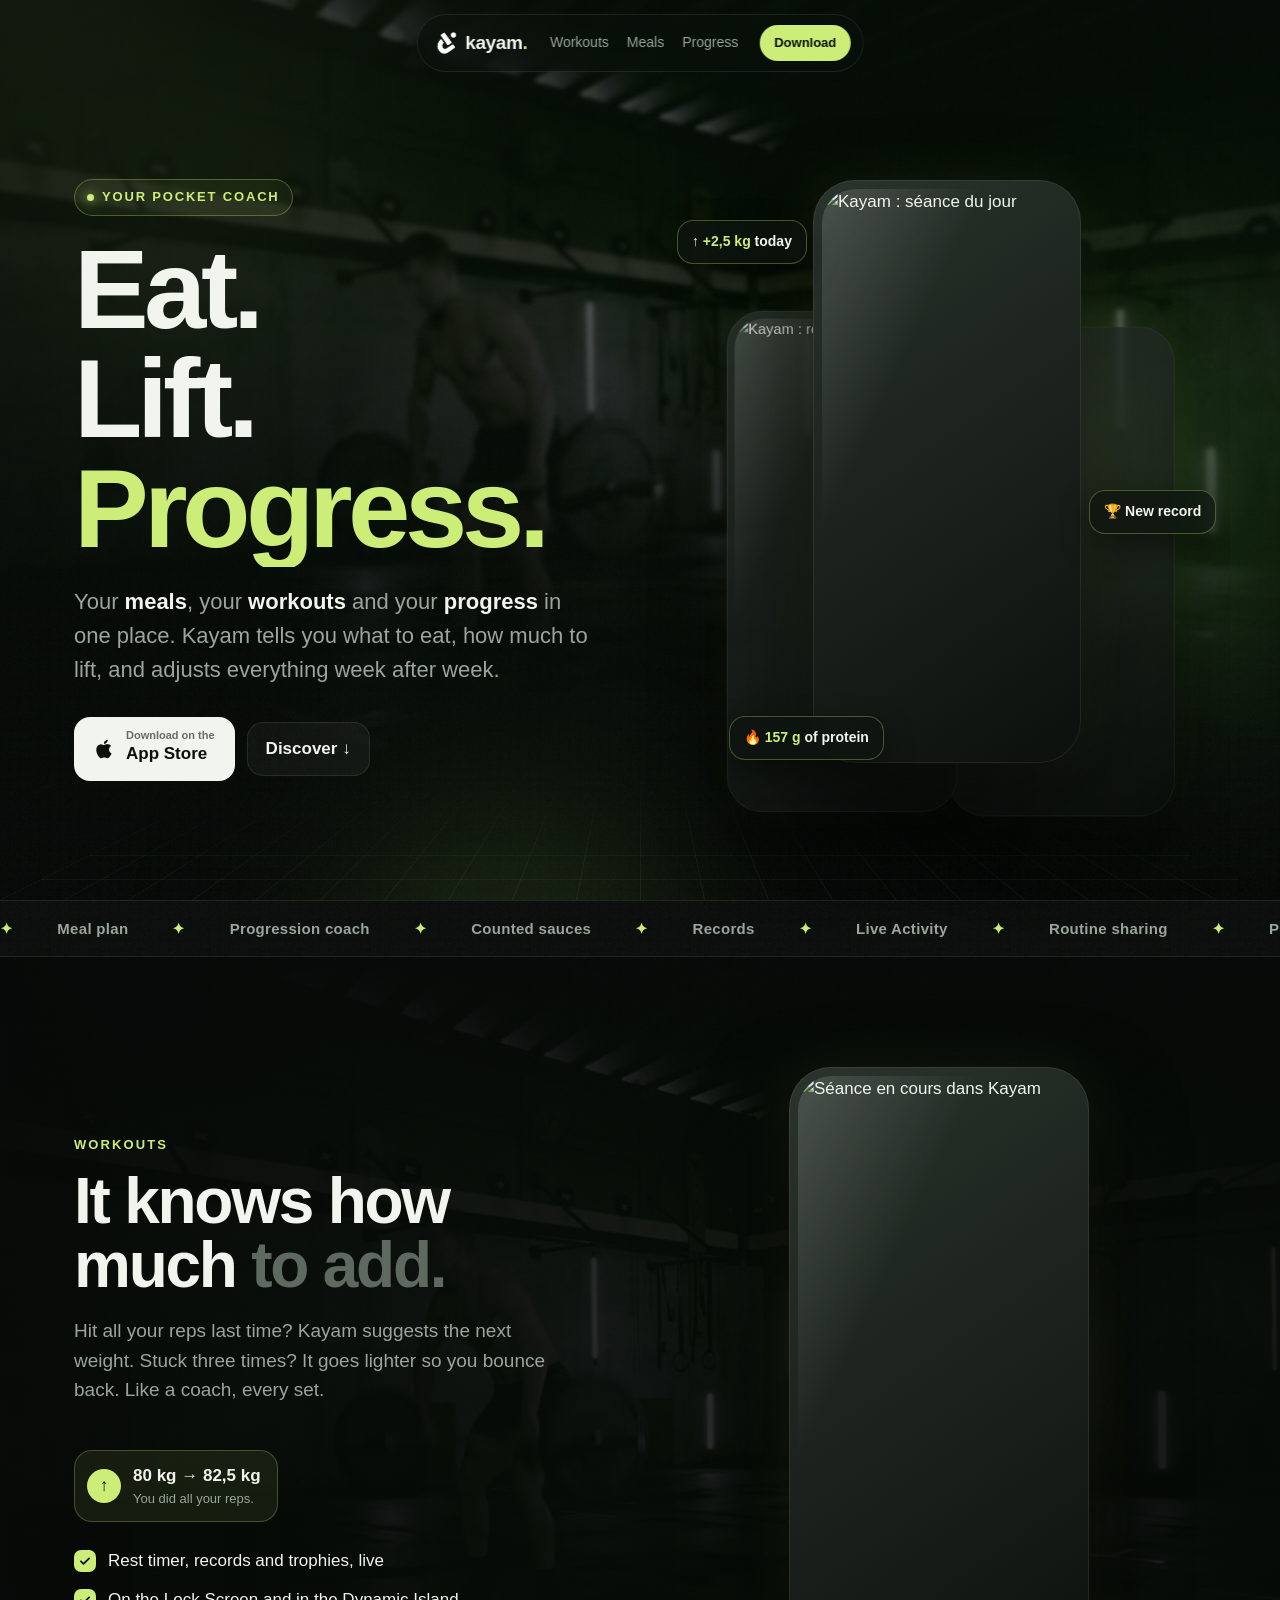
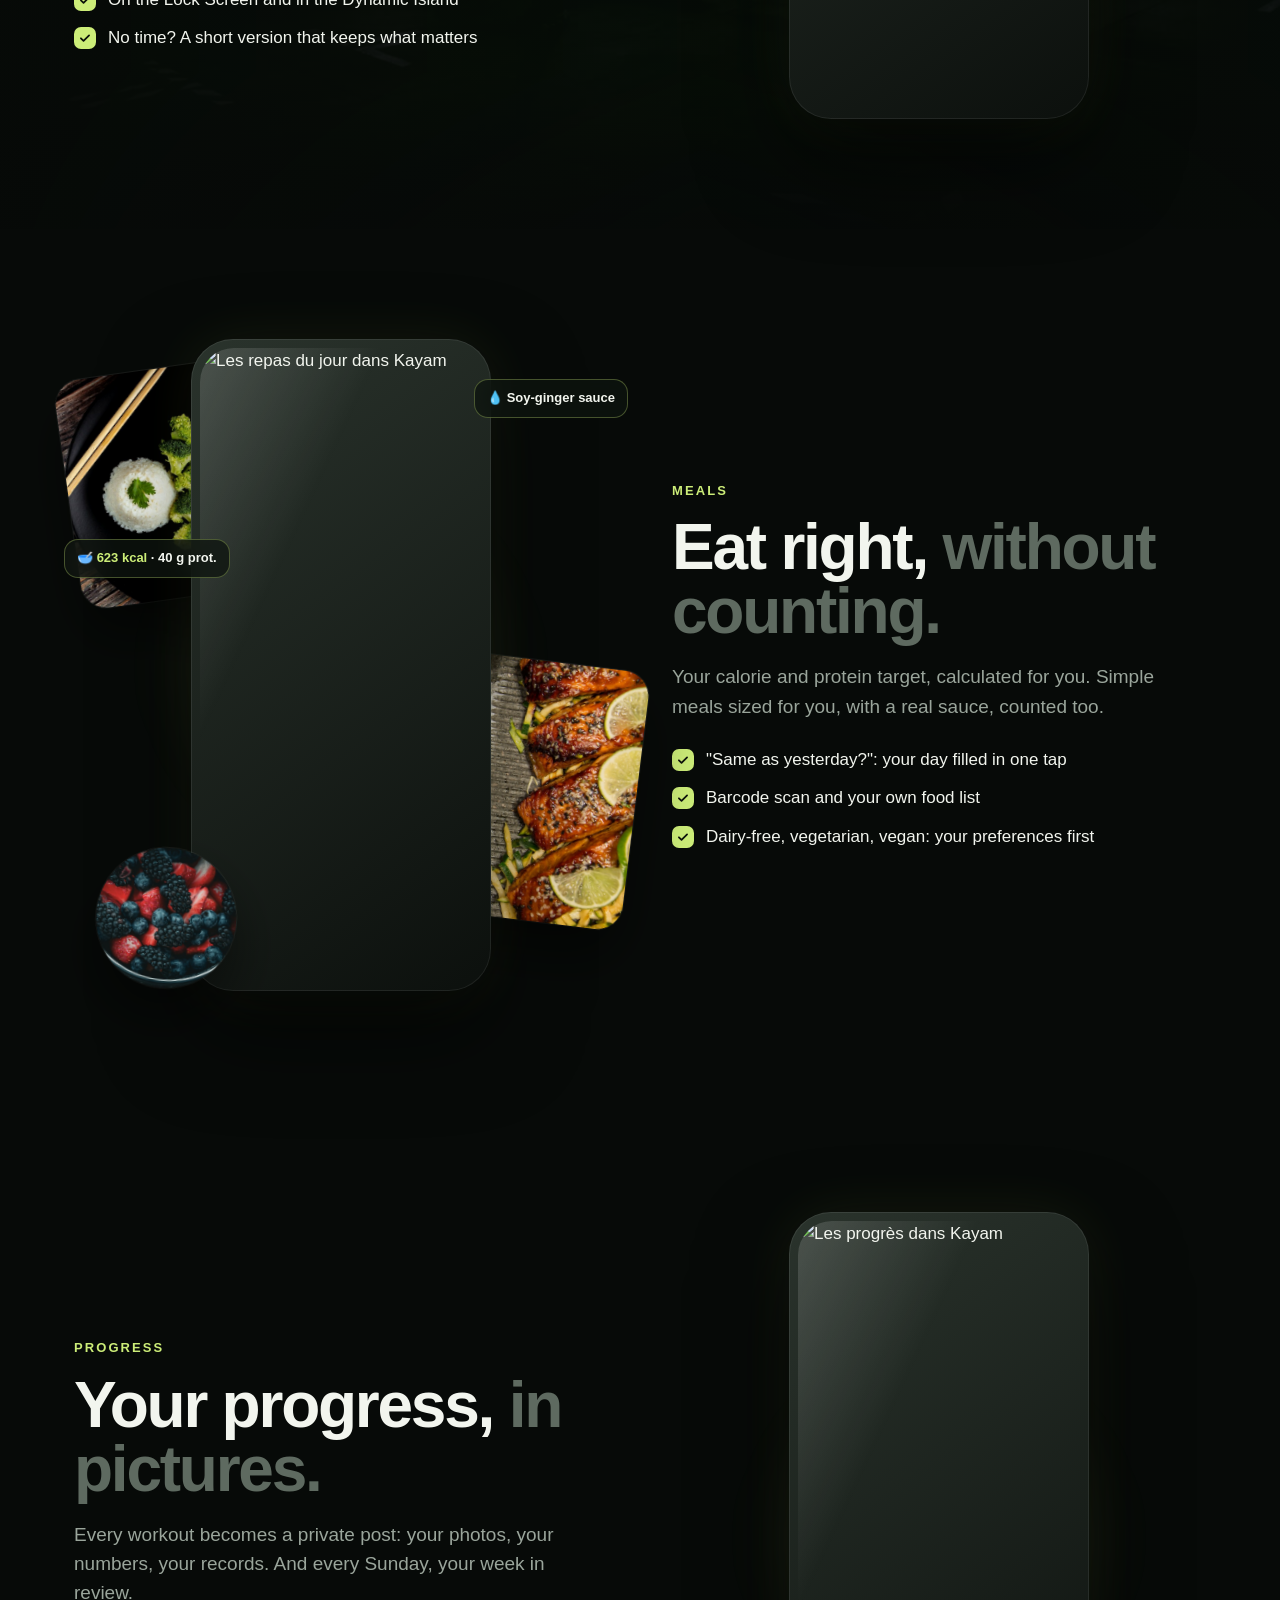
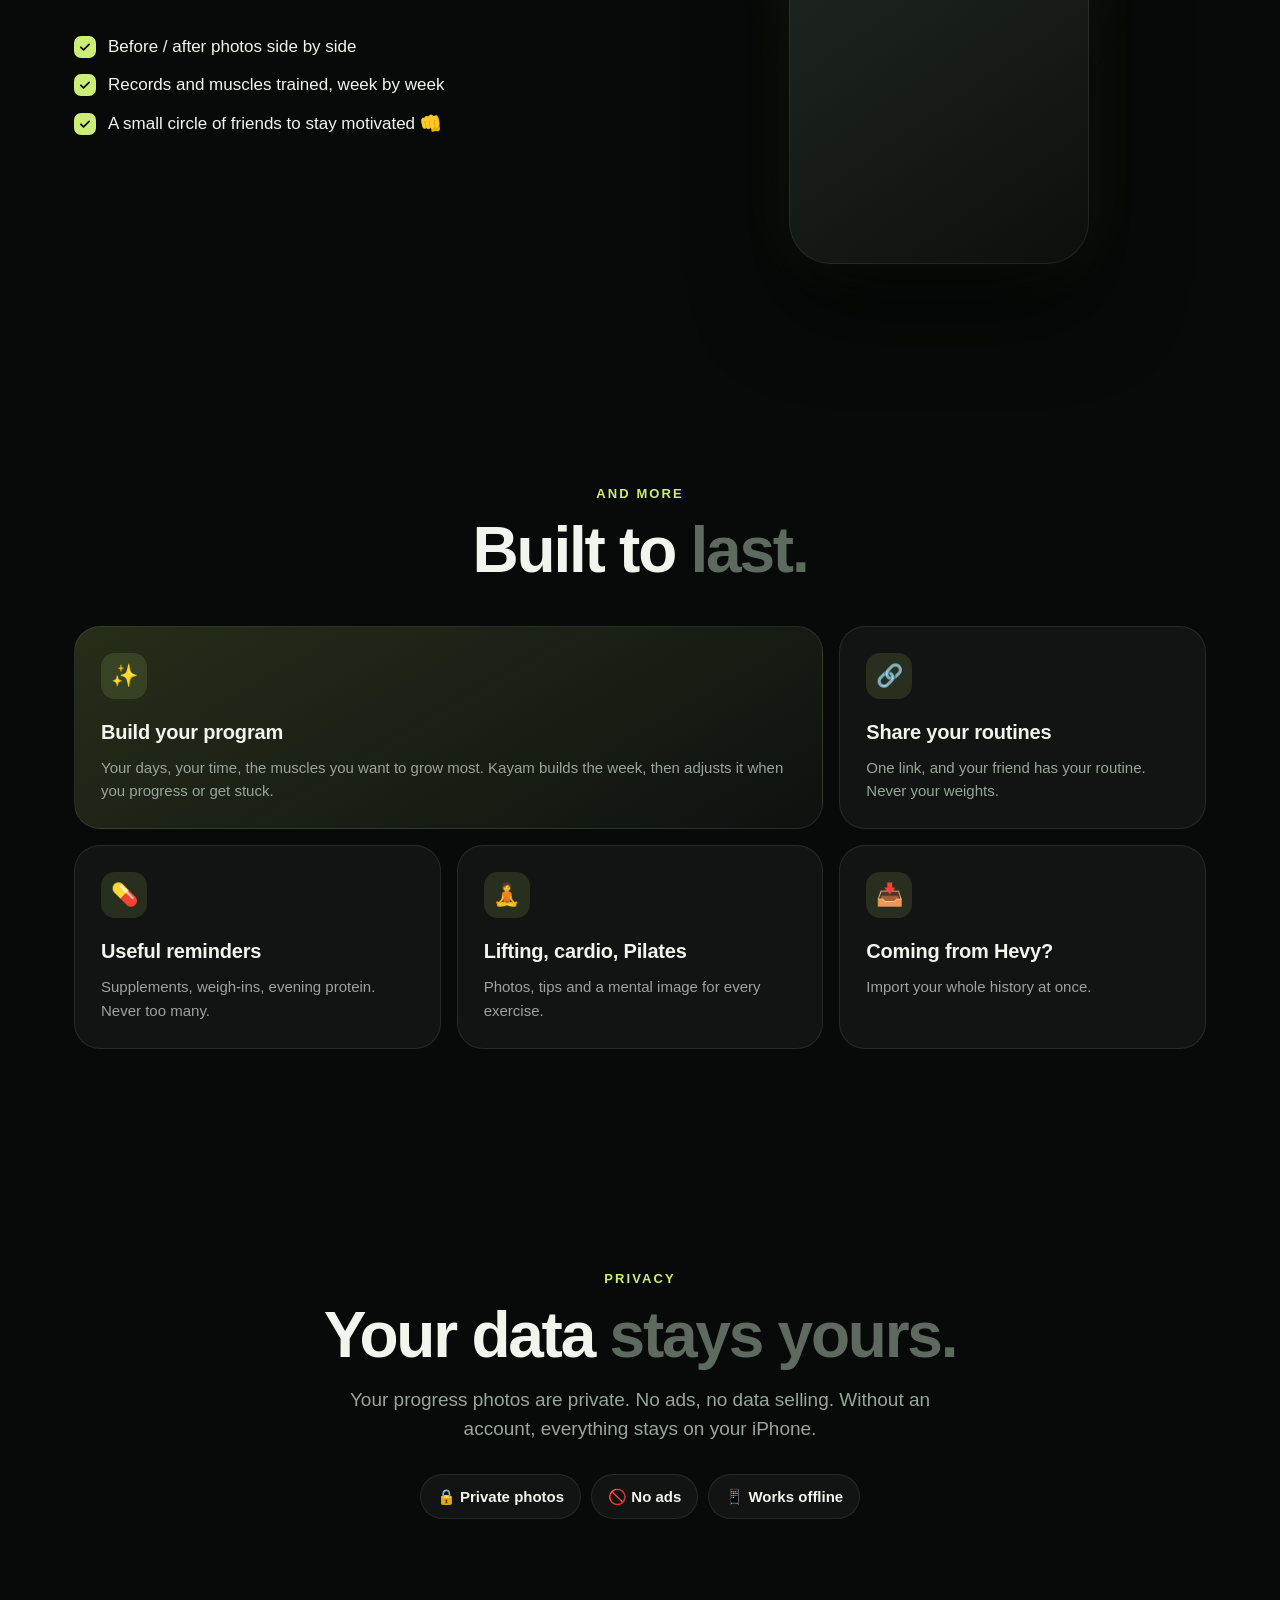
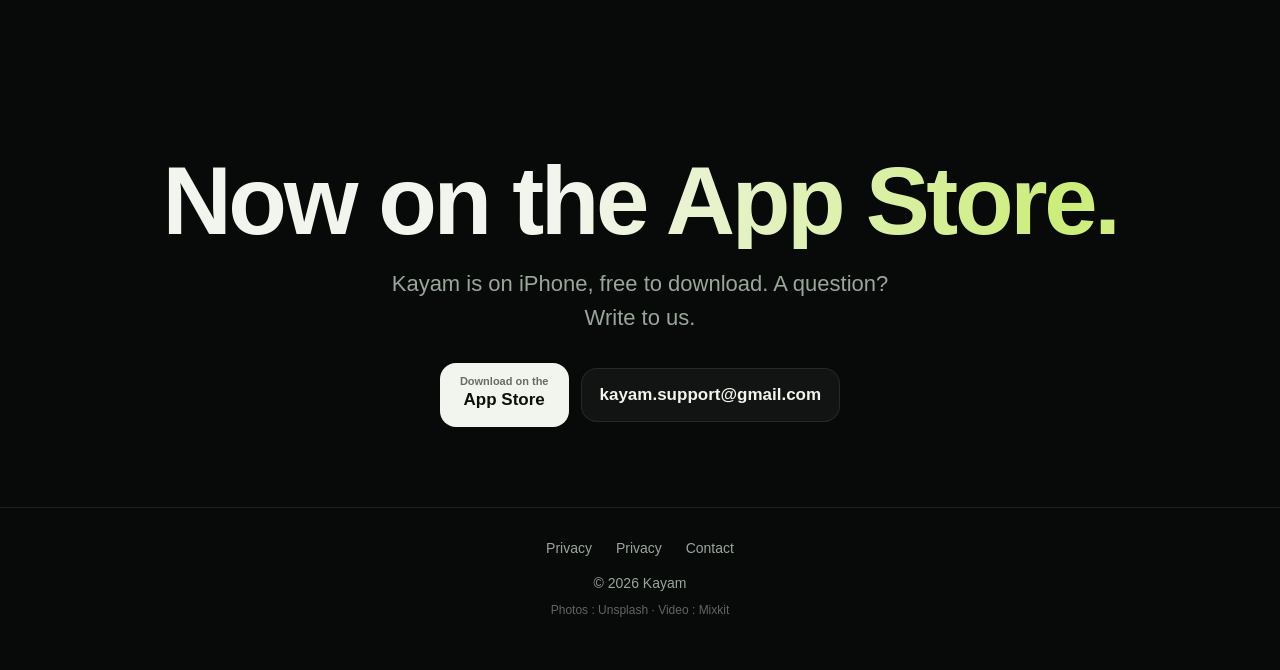
==== commit 2bf31bd3: "Accueil : la vraie page (Kayam est sur l'App Store), fin de la préinscription Co-Authored-By: Claude" ====
--- a/index.html
+++ b/index.html
@@ -4,562 +4,493 @@
 <meta charset="utf-8">
 <meta name="viewport" content="width=device-width, initial-scale=1, viewport-fit=cover">
 <title>Kayam · Repas, séances, progrès</title>
-<meta name="description" content="Kayam : tes repas, tes séances et tes progrès, au même endroit. Bientôt sur iPhone.">
-<meta name="theme-color" content="#F5F6F1">
-<meta name="color-scheme" content="light">
+<meta name="description" content="Kayam : ton coach de poche. Tes repas, tes séances et tes progrès, au même endroit.">
+<meta name="theme-color" content="#070A08">
 <meta property="og:title" content="Kayam">
 <meta property="og:description" content="Tes repas. Tes séances. Tes progrès.">
-<meta property="og:image" content="https://kayamfit.com/img/gym-poster.jpg">
+<meta property="og:image" content="https://kayamfit.com/img/workout.jpg">
 <link rel="icon" href="img/logo.png">
 <style>
-  /* Les couleurs de l'app (Theme.swift) */
   :root {
-    --cream:#F5F6F1; --dark:#11160F; --ink:#1C261F; --sage:#5E685F; --green:#4C7420;
-    --lime:#CCED78; --card:#151B17; --line:rgba(17,22,15,.10); --faint:#C9CEC3;
-    --ease:cubic-bezier(.2,.8,.2,1);
+    --bg:#070A08; --bg2:#0D130F; --ink:#F2F5EE; --sage:#9AA59B; --lime:#CCED78; --green:#5C8C33; --deep:#1E3312;
+    --glass:rgba(255,255,255,.045); --line:rgba(255,255,255,.09);
   }
   * { box-sizing:border-box; }
-  html { overflow-x:clip; }
-  body { margin:0; background:var(--cream); color:var(--dark); overflow-x:clip;
+  html { scroll-behavior:smooth; overflow-x:clip; }
+  body { margin:0; background:var(--bg); color:var(--ink); overflow-x:clip;
          font:17px/1.55 -apple-system, BlinkMacSystemFont, "SF Pro Display", "Inter", "Segoe UI", Roboto, sans-serif;
          -webkit-font-smoothing:antialiased; }
-  body.loading { overflow:hidden; }
   a { color:inherit; }
-  img, video { display:block; max-width:100%; }
-  .wrap { max-width:1240px; margin:0 auto; padding:0 24px; }
-  .grain::after { content:""; position:absolute; inset:0; pointer-events:none; opacity:.15; mix-blend-mode:overlay; z-index:1;
-                  background-image:url("data:image/svg+xml,%3Csvg xmlns='http://www.w3.org/2000/svg' width='180' height='180'%3E%3Cfilter id='n'%3E%3CfeTurbulence baseFrequency='.85' numOctaves='3'/%3E%3C/filter%3E%3Crect width='180' height='180' filter='url(%23n)'/%3E%3C/svg%3E"); }
-
-  /* ---------- L'intro : compteur puis rideau ---------- */
-  #loader { position:fixed; inset:0; z-index:100; background:var(--dark); color:var(--cream); display:flex; align-items:center; justify-content:center;
-            transition:transform 1.1s cubic-bezier(.77,0,.18,1); animation:failsafe 0s 5s forwards; }
-  #loader.done { transform:translateY(-100%); }
-  @keyframes failsafe { to { visibility:hidden; } }
-  #loader .lname { font-size:clamp(44px, 8vw, 96px); font-weight:900; letter-spacing:-.05em; overflow:hidden; }
-  #loader .lname b { display:inline-block; transform:translateY(100%); animation:up .9s .1s var(--ease) forwards; }
-  #loader .lname span { color:var(--lime); }
-  #loader .lcount { position:absolute; right:28px; bottom:20px; font-size:clamp(64px, 12vw, 160px); font-weight:900; letter-spacing:-.06em;
-                    line-height:1; font-variant-numeric:tabular-nums; color:var(--lime); }
-  #loader .lbar { position:absolute; left:0; bottom:0; height:4px; background:var(--lime); width:0; }
+  img { display:block; max-width:100%; }
+
+  /* ---------- Fond : aurores, grille, grain ---------- */
+  .bg { position:fixed; inset:0; z-index:-2; overflow:hidden; pointer-events:none; }
+  .blob { position:absolute; border-radius:50%; filter:blur(90px); opacity:.55; mix-blend-mode:screen; animation:float 18s ease-in-out infinite alternate; }
+  .blob.a { width:56vmax; height:56vmax; left:-18vmax; top:-20vmax; background:radial-gradient(circle, #CCED78 0%, transparent 62%); opacity:.28; }
+  .blob.b { width:48vmax; height:48vmax; right:-16vmax; top:20vh; background:radial-gradient(circle, #3E7A2A 0%, transparent 65%); animation-duration:23s; }
+  .blob.c { width:40vmax; height:40vmax; left:20vw; bottom:-24vmax; background:radial-gradient(circle, #8FD14F 0%, transparent 62%); opacity:.22; animation-duration:27s; }
+  @keyframes float { to { transform:translate3d(6vmax, 4vmax, 0) scale(1.12); } }
+  .grid { position:fixed; inset:auto 0 0 0; height:55vh; z-index:-1; pointer-events:none;
+          background-image:linear-gradient(var(--line) 1px, transparent 1px), linear-gradient(90deg, var(--line) 1px, transparent 1px);
+          background-size:64px 64px; transform:perspective(600px) rotateX(62deg); transform-origin:bottom;
+          mask-image:linear-gradient(to top, rgba(0,0,0,.7), transparent 85%); -webkit-mask-image:linear-gradient(to top, rgba(0,0,0,.7), transparent 85%);
+          animation:gridmove 6s linear infinite; }
+  @keyframes gridmove { to { background-position:0 64px; } }
+  .grain { position:fixed; inset:-50%; z-index:-1; pointer-events:none; opacity:.06;
+           background-image:url("data:image/svg+xml,%3Csvg xmlns='http://www.w3.org/2000/svg' width='160' height='160'%3E%3Cfilter id='n'%3E%3CfeTurbulence baseFrequency='.9' numOctaves='3'/%3E%3C/filter%3E%3Crect width='160' height='160' filter='url(%23n)'/%3E%3C/svg%3E");
+           animation:grain 1.2s steps(6) infinite; }
+  @keyframes grain { 0%{transform:translate(0,0)} 20%{transform:translate(-3%,2%)} 40%{transform:translate(2%,-3%)} 60%{transform:translate(-2%,-1%)} 80%{transform:translate(3%,3%)} 100%{transform:translate(0,0)} }
+  .spot { position:fixed; width:520px; height:520px; border-radius:50%; pointer-events:none; z-index:-1; left:0; top:0;
+          background:radial-gradient(circle, rgba(204,237,120,.12), transparent 60%); transform:translate(-50%,-50%); transition:opacity .4s; }
+
+  /* ---------- Vidéo de salle derrière le haut de page ---------- */
+  .herobg { position:absolute; top:0; left:0; right:0; height:100svh; z-index:-1; overflow:hidden; pointer-events:none;
+            mask-image:linear-gradient(to bottom, #000 35%, transparent 100%); -webkit-mask-image:linear-gradient(to bottom, #000 35%, transparent 100%); }
+  .herobg video, .herobg img { width:100%; height:100%; object-fit:cover; opacity:.42; filter:blur(2px) saturate(.9); transform:scale(1.06); }
+  .herobg::after { content:""; position:absolute; inset:0; background:radial-gradient(ellipse at 70% 40%, transparent 0%, rgba(7,10,8,.55) 70%); }
+
+  /* ---------- Bandeau photo de salle (section Séances) ---------- */
+  .band { position:relative; isolation:isolate; }
+  .band::before { content:""; position:absolute; inset:0; z-index:-1; background:url("img/gym-band.jpg") center/cover no-repeat; opacity:.35;
+                  mask-image:linear-gradient(to bottom, transparent, #000 18%, #000 82%, transparent);
+                  -webkit-mask-image:linear-gradient(to bottom, transparent, #000 18%, #000 82%, transparent); }
+  .band::after { content:""; position:absolute; inset:0; z-index:-1; background:linear-gradient(90deg, rgba(7,10,8,.92) 0%, rgba(7,10,8,.55) 55%, rgba(7,10,8,.8) 100%); }
+
+  /* ---------- Les plats autour du téléphone (section Repas) ---------- */
+  .food { position:absolute; border-radius:26px; object-fit:cover; box-shadow:0 30px 60px rgba(0,0,0,.55), 0 0 0 1px rgba(255,255,255,.07);
+          transition:transform .6s cubic-bezier(.2,.9,.2,1); will-change:transform; }
+  .food.f1 { width:230px; height:230px; left:-30px; top:-10px; rotate:-8deg; z-index:0; }
+  .food.f2 { width:210px; height:260px; right:-40px; bottom:20px; rotate:7deg; z-index:0; }
+  .food.f3 { width:140px; height:140px; left:10px; bottom:-20px; rotate:5deg; z-index:2; border-radius:50%; }
+  .shot.withfood .phone { z-index:1; }
+  .tag { position:absolute; z-index:3; padding:8px 12px; border-radius:14px; font-size:13px; font-weight:700; white-space:nowrap;
+         background:rgba(14,20,15,.75); border:1px solid rgba(204,237,120,.3); backdrop-filter:blur(12px); -webkit-backdrop-filter:blur(12px); }
+  .tag em { font-style:normal; color:var(--lime); }
+  .tag.t1 { left:-10px; top:200px; } .tag.t2 { right:-20px; top:40px; }
+  @media (max-width:900px) {
+    .food.f1 { width:150px; height:150px; left:0; } .food.f2 { width:140px; height:180px; right:0; } .food.f3 { width:96px; height:96px; }
+    .tag.t1 { left:4px; } .tag.t2 { right:4px; }
+  }
+  @media (max-width:520px) { .food.f1 { left:-10px; } .food.f2 { right:-14px; } }
 
   /* ---------- Barre du haut ---------- */
-  nav { position:fixed; top:0; left:0; right:0; z-index:20; transition:background .4s, border-color .4s, transform .5s var(--ease); border-bottom:1px solid transparent; }
-  nav.solid { background:rgba(245,246,241,.86); border-color:var(--line); backdrop-filter:blur(12px); -webkit-backdrop-filter:blur(12px); }
-  nav.hide { transform:translateY(-100%); }
-  nav .wrap { display:flex; align-items:center; justify-content:space-between; height:66px; }
-  .brand { display:flex; align-items:center; gap:9px; font-weight:800; font-size:21px; letter-spacing:-.03em; text-decoration:none; }
-  .brand img { width:30px; height:30px; padding:5px; border-radius:9px; background:var(--dark); }
-  .brand span { color:var(--green); }
-  .pill { display:inline-block; font-size:14px; font-weight:700; padding:9px 16px; border-radius:999px; background:var(--lime); color:var(--ink); text-decoration:none; white-space:nowrap; }
-
-  /* ---------- 1. KAYAM découpé dans la vidéo, puis on plonge dedans ---------- */
-  .intro { height:320vh; position:relative; }
-  .intro .stick { position:sticky; top:0; height:100svh; overflow:hidden; background:var(--dark); }
-  .intro video { position:absolute; inset:0; width:100%; height:100%; object-fit:cover; transform:scale(var(--vs, 1.15)); }
-  #maskSvg { position:absolute; inset:0; width:100%; height:100%; z-index:2; }
-  .over { position:absolute; left:0; right:0; z-index:3; text-align:center; padding:0 24px; transition:opacity .2s linear; }
-  .over.top { top:clamp(90px, 15svh, 150px); }
-  .over.bottom { bottom:clamp(36px, 9svh, 90px); }
-  .kick { display:inline-flex; gap:.5em; font-size:clamp(15px, 1.6vw, 20px); font-weight:800; letter-spacing:.02em; }
-  .kick span { opacity:0; transform:translateY(16px); animation:pop .8s var(--ease) forwards; }
-  .kick span:nth-child(2) { animation-delay:.1s; } .kick span:nth-child(3) { animation-delay:.2s; color:var(--green); }
-  body.loading .kick span, body.loading .over.bottom > * { animation-play-state:paused; }
-  @keyframes pop { to { opacity:1; transform:none; } }
-  @keyframes up { to { transform:none; } }
-  .over.bottom > * { opacity:0; animation:pop .9s .35s var(--ease) forwards; }
-  .lead { color:var(--sage); font-size:clamp(17px, 1.8vw, 20px); max-width:480px; margin:0 auto 20px; }
-  .lead b { color:var(--dark); }
-  .store { display:inline-flex; align-items:center; gap:10px; padding:14px 22px; border-radius:16px; background:var(--dark); color:var(--cream);
-           text-decoration:none; font-weight:700; will-change:transform; }
-  .store small { display:block; font-size:11px; font-weight:600; opacity:.65; line-height:1; }
-  .scroll { position:absolute; left:50%; bottom:14px; z-index:3; width:24px; height:38px; margin-left:-12px; border:2px solid var(--dark); border-radius:14px; }
-  .scroll::after { content:""; position:absolute; left:50%; top:7px; width:4px; height:8px; margin-left:-2px; border-radius:2px; background:var(--dark); animation:wheel 1.6s infinite; }
-  @keyframes wheel { 0% { opacity:0; transform:translateY(-4px); } 40% { opacity:1; } 100% { opacity:0; transform:translateY(10px); } }
-  .say { position:absolute; inset:0; z-index:4; display:flex; flex-direction:column; justify-content:flex-end; align-items:center; text-align:center;
-         padding:0 24px 12svh; color:var(--cream); opacity:0; pointer-events:none;
-         background:linear-gradient(to top, rgba(10,14,11,.8), rgba(10,14,11,0) 60%); }
-  .say b { font-size:clamp(46px, 9vw, 140px); line-height:.9; letter-spacing:-.055em; font-weight:900; }
-  .say b em { font-style:normal; color:var(--lime); }
-  .say span { margin-top:18px; font-size:clamp(16px, 1.8vw, 21px); color:rgba(245,246,241,.82); max-width:560px; }
-
-  /* ---------- 2. Mange / Soulève / Progresse ---------- */
-  .story { height:360vh; position:relative; }
-  .story .stick { position:sticky; top:0; height:100svh; display:grid; grid-template-columns:1fr 1fr; gap:48px; align-items:center;
-                  max-width:1240px; margin:0 auto; padding:80px 24px 40px; }
-  .words { list-style:none; margin:0; padding:0; }
-  .words li { font-size:clamp(52px, 8vw, 118px); line-height:.95; letter-spacing:-.055em; font-weight:900; color:var(--faint);
-              transition:color .5s var(--ease), transform .5s var(--ease); }
-  .words li.on { color:var(--dark); transform:translateX(12px); }
-  .words li.on:nth-child(3) { color:var(--green); }
-  .desc { position:relative; height:90px; margin-top:26px; max-width:420px; }
-  .desc p { position:absolute; inset:0; margin:0; color:var(--sage); font-size:20px; opacity:0; transform:translateY(14px);
-            transition:opacity .5s, transform .5s var(--ease); }
-  .desc p.on { opacity:1; transform:none; }
-  .bar { height:3px; background:var(--line); border-radius:3px; max-width:420px; overflow:hidden; }
-  .bar i { display:block; height:100%; width:calc(var(--p, 0) * 100%); background:var(--dark); }
-  .slides { position:relative; height:min(72svh, 640px); }
-  .slide { position:absolute; inset:0; border-radius:32px; overflow:hidden; clip-path:inset(100% 0 0 0 round 32px); transition:clip-path 1s var(--ease); }
-  .slide.on { clip-path:inset(0 0 0 0 round 32px); }
-  .slide img { width:100%; height:100%; object-fit:cover; transform:scale(1.18); transition:transform 1.6s var(--ease); }
-  .slide.on img { transform:scale(1.02); }
-  .slide.coach { background:var(--card); color:var(--cream); display:flex; flex-direction:column; justify-content:center; align-items:center; text-align:center; padding:32px; }
-  .coach .k { font-size:13px; font-weight:800; letter-spacing:.16em; text-transform:uppercase; color:var(--lime); }
-  .coach .big { font-size:clamp(84px, 12vw, 168px); font-weight:900; letter-spacing:-.06em; line-height:1; margin:14px 0 8px; font-variant-numeric:tabular-nums; }
-  .coach .big em { font-style:normal; color:var(--lime); }
-  .coach .sub { color:#A3ADA4; font-size:18px; }
-  .coach .bars { display:flex; align-items:flex-end; gap:10px; height:110px; margin-top:34px; }
-  .coach .bars i { width:26px; border-radius:8px 8px 4px 4px; background:#2C362F; height:0; transition:height .9s var(--ease); }
-  .coach .bars i:last-child { background:var(--lime); box-shadow:0 0 30px rgba(204,237,120,.5); }
-  .slide.coach.on .bars i { height:var(--h); }
+  nav { position:fixed; top:14px; left:50%; transform:translateX(-50%); z-index:10; display:flex; align-items:center; gap:22px;
+        padding:10px 12px 10px 18px; border-radius:999px; background:rgba(12,17,13,.55); border:1px solid var(--line);
+        backdrop-filter:blur(18px) saturate(1.4); -webkit-backdrop-filter:blur(18px) saturate(1.4); width:max-content; max-width:calc(100% - 32px); }
+  .brand { display:flex; align-items:center; gap:8px; font-weight:800; font-size:19px; letter-spacing:-.02em; text-decoration:none; }
+  .brand img { width:22px; height:22px; }
+  .brand span { color:var(--lime); }
+  nav .links { display:flex; gap:18px; font-size:14px; color:var(--sage); }
+  nav .links a { text-decoration:none; transition:color .2s; }
+  nav .links a:hover { color:var(--ink); }
+  .pill { font-size:13px; font-weight:700; padding:8px 14px; border-radius:999px; background:var(--lime); color:#0B110A; text-decoration:none; white-space:nowrap; }
+  @media (max-width:640px) { nav .links { display:none; } }
+
+  /* ---------- Hero ---------- */
+  .hero { overflow-x:clip; min-height:100svh; display:grid; grid-template-columns:1.05fr .95fr; align-items:center; gap:40px; max-width:1180px; margin:0 auto; padding:120px 24px 60px; }
+  .eyebrow { display:inline-flex; align-items:center; gap:8px; font-size:13px; font-weight:700; letter-spacing:.14em; text-transform:uppercase; color:var(--lime);
+             padding:7px 12px; border:1px solid rgba(204,237,120,.3); border-radius:999px; background:rgba(204,237,120,.06); }
+  .eyebrow i { width:7px; height:7px; border-radius:50%; background:var(--lime); box-shadow:0 0 12px var(--lime); animation:pulse 1.8s infinite; }
+  @keyframes pulse { 50% { opacity:.3; } }
+  h1 { font-size:clamp(54px, 9vw, 112px); line-height:.92; letter-spacing:-.045em; margin:22px 0 18px; font-weight:800; }
+  h1 .word { display:inline-block; overflow:hidden; vertical-align:top; padding-bottom:.06em; }
+  h1 .ch { display:inline-block; transform:translateY(110%) rotate(8deg); opacity:0; filter:blur(8px);
+           animation:rise .9s cubic-bezier(.2,.9,.2,1) forwards; }
+  @keyframes rise { to { transform:none; opacity:1; filter:none; } }
+  h1 .accent .ch { color:var(--lime); }
+  .shine { background:linear-gradient(100deg, #F2F5EE 20%, #CCED78 40%, #F2F5EE 60%); background-size:220% 100%;
+           -webkit-background-clip:text; background-clip:text; color:transparent; animation:shine 5s linear infinite; }
+  @keyframes shine { to { background-position:-220% 0; } }
+  .lead { font-size:clamp(18px, 2.2vw, 22px); color:var(--sage); max-width:520px; margin:0 0 30px; }
+  .lead b { color:var(--ink); font-weight:600; }
+  .ctas { display:flex; flex-wrap:wrap; gap:12px; align-items:center; }
+  .store { display:inline-flex; align-items:center; gap:10px; padding:13px 20px; border-radius:16px; background:var(--ink); color:#0B110A;
+           text-decoration:none; font-weight:700; position:relative; overflow:hidden; }
+  .store small { display:block; font-size:11px; font-weight:600; opacity:.6; line-height:1; }
+  .store::after { content:""; position:absolute; inset:0; background:linear-gradient(120deg, transparent 30%, rgba(204,237,120,.55) 50%, transparent 70%);
+                  transform:translateX(-120%); animation:sweep 3.2s ease-in-out infinite; }
+  @keyframes sweep { 60%,100% { transform:translateX(120%); } }
+  .ghost { padding:13px 18px; border-radius:16px; border:1px solid var(--line); text-decoration:none; font-weight:600; color:var(--ink); background:var(--glass); }
+
+  /* Les téléphones */
+  .stage { position:relative; height:640px; perspective:1400px; }
+  .phone { position:absolute; width:268px; aspect-ratio:414/900; border-radius:42px; padding:9px; background:linear-gradient(145deg, #2a332c, #0c100d);
+           box-shadow:0 40px 90px rgba(0,0,0,.6), 0 0 0 1px rgba(255,255,255,.08) inset, 0 0 60px rgba(204,237,120,.08);
+           transform-style:preserve-3d; transition:transform .25s ease-out; will-change:transform; }
+  .phone img { width:100%; height:100%; object-fit:cover; border-radius:34px; }
+  .phone::after { content:""; position:absolute; inset:9px; border-radius:34px; pointer-events:none;
+                  background:linear-gradient(115deg, rgba(255,255,255,.16) 0%, transparent 32%); }
+  .phone.p1 { left:50%; top:20px; margin-left:-134px; z-index:3; animation:bob 7s ease-in-out infinite; }
+  .phone.p2 { left:4%; top:110px; z-index:2; opacity:.85; scale:.86; animation:bob 8s ease-in-out -2s infinite; }
+  .phone.p3 { right:2%; top:120px; z-index:1; opacity:.8; scale:.84; animation:bob 9s ease-in-out -4s infinite; }
+  @keyframes bob { 50% { translate:0 -14px; } }
+  .halo { position:absolute; left:50%; top:52%; width:420px; height:420px; transform:translate(-50%,-50%); border-radius:50%;
+          background:conic-gradient(from 0deg, transparent, rgba(204,237,120,.35), transparent 40%); filter:blur(40px); animation:spin 9s linear infinite; }
+  @keyframes spin { to { transform:translate(-50%,-50%) rotate(360deg); } }
+  .chip { position:absolute; z-index:5; padding:10px 14px; border-radius:16px; font-size:14px; font-weight:700; white-space:nowrap;
+          background:rgba(14,20,15,.7); border:1px solid rgba(204,237,120,.3); backdrop-filter:blur(14px); -webkit-backdrop-filter:blur(14px);
+          box-shadow:0 12px 30px rgba(0,0,0,.4); animation:bob 6s ease-in-out infinite; }
+  .chip em { font-style:normal; color:var(--lime); }
+  .chip.c1 { left:-2%; top:60px; }
+  .chip.c2 { right:-2%; top:330px; animation-delay:-2s; }
+  .chip.c3 { left:8%; bottom:40px; animation-delay:-4s; }
+
   @media (max-width:900px) {
-    .story .stick { grid-template-columns:1fr; gap:22px; padding:78px 20px 24px; align-content:start; }
-    .slides { order:-1; height:46svh; }
-    .words li { font-size:clamp(44px, 13vw, 64px); }
-    .desc { height:84px; margin-top:16px; } .desc p { font-size:17px; }
-  }
-
-  /* ---------- 3. BIENTÔT : les téléphones se lèvent en 3D ---------- */
-  .soon3d { height:280vh; position:relative; background:var(--card); color:var(--cream); }
-  .soon3d .stick { position:sticky; top:0; height:100svh; overflow:hidden; display:flex; flex-direction:column; align-items:center; }
-  .giant { position:absolute; top:50%; left:0; white-space:nowrap; font-size:30vw; font-weight:900; letter-spacing:-.06em; line-height:1;
-           color:transparent; -webkit-text-stroke:2px rgba(204,237,120,.28); transform:translate(var(--gx, 20%), -50%); pointer-events:none; }
-  .soon3d .head { position:relative; z-index:2; text-align:center; padding:96px 24px 0; }
-  .soon3d .num { color:var(--lime); }
-  .soon3d h2 .s { color:#7E8A80; }
-  .soon3d p { color:#A3ADA4; font-size:19px; margin:0; }
-  .glow { position:absolute; left:50%; bottom:-20svh; width:900px; height:520px; margin-left:-450px; border-radius:50%;
-          background:radial-gradient(closest-side, rgba(204,237,120,.35), transparent); filter:blur(20px); opacity:var(--gl, 0); }
-  .stage { position:absolute; left:0; right:0; bottom:0; height:62svh; perspective:1600px; }
-  .phone { position:absolute; left:50%; bottom:-6svh; width:250px; aspect-ratio:414/900; margin-left:-125px; border-radius:40px; padding:8px;
-           background:linear-gradient(145deg, #39433B, #1B221D); box-shadow:0 40px 90px rgba(0,0,0,.55), inset 0 0 0 1px rgba(255,255,255,.08);
-           will-change:transform; transform-style:preserve-3d; }
-  .phone img { width:100%; height:100%; object-fit:cover; border-radius:32px; }
-  .phone.mid { z-index:2; }
-  @media (max-width:700px) { .phone { width:180px; margin-left:-90px; border-radius:30px; } .phone img { border-radius:23px; } .stage { height:56svh; } .soon3d .head { padding-top:84px; } }
+    .hero { grid-template-columns:1fr; text-align:center; padding-top:110px; }
+    .lead { margin-left:auto; margin-right:auto; }
+    .ctas { justify-content:center; }
+    .stage { height:560px; }
+    .phone { width:230px; }
+    .phone.p1 { margin-left:-115px; }
+    .chip.c1 { left:0; } .chip.c2 { right:0; }
+  }
+  @media (max-width:520px) {
+    .phone.p2, .phone.p3 { display:none; }
+    .chip { font-size:12px; padding:8px 11px; }
+  }
+
+  /* ---------- Bandeau qui défile ---------- */
+  .ticker { border-block:1px solid var(--line); background:rgba(255,255,255,.02); overflow:hidden; padding:16px 0; }
+  .track { display:flex; gap:44px; width:max-content; animation:marquee 38s linear infinite; font-weight:700; font-size:15px; letter-spacing:.02em; color:var(--sage); }
+  .track span::before { content:"✦"; color:var(--lime); margin-right:44px; }
+  @keyframes marquee { to { transform:translateX(-50%); } }
 
   /* ---------- Sections ---------- */
-  section { padding:130px 0; }
-  .num { font-size:14px; font-weight:800; color:var(--green); letter-spacing:.04em; }
-  h2 { font-size:clamp(40px, 6.2vw, 84px); line-height:.94; letter-spacing:-.05em; margin:14px 0 18px; font-weight:900; }
-  h2 .s { color:var(--sage); }
-
-  /* Le mot du fondateur : les mots se remplissent au défilement */
-  .note { display:grid; grid-template-columns:220px 1fr; gap:48px; }
-  .note blockquote { margin:0; font-size:clamp(28px, 3.8vw, 52px); line-height:1.15; letter-spacing:-.035em; font-weight:800; max-width:960px; }
-  .note blockquote p { margin:0 0 .7em; }
-  .note .wd { color:var(--faint); transition:color .25s; }
-  .note .wd.on { color:var(--dark); }
-  .note cite { display:block; font-style:normal; font-size:16px; font-weight:700; color:var(--sage); }
-  @media (max-width:900px) { .note { grid-template-columns:1fr; gap:14px; } }
-
-  /* Fin */
-  .final { text-align:center; padding-top:40px; padding-bottom:60px; }
-  .final h2 { font-size:clamp(50px, 10vw, 150px); }
-  .mark { background:linear-gradient(var(--lime), var(--lime)) 0 88% / 0% 28% no-repeat; transition:background-size 1.2s .3s var(--ease); }
-  .in .mark { background-size:100% 28%; }
-  .final p { color:var(--sage); font-size:20px; margin:0 auto 30px; max-width:540px; }
-  .ghost { display:inline-block; padding:14px 20px; border-radius:16px; border:1.5px solid var(--dark); text-decoration:none; font-weight:700;
-           transition:background .3s, color .3s; }
-  .ghost:hover { background:var(--dark); color:var(--cream); }
-
-  /* Préviens-moi : la liste d'attente */
-  .wait { display:flex; gap:8px; max-width:520px; margin:0 auto; padding:6px; border-radius:999px; background:#fff;
-          border:1.5px solid var(--dark); }
-  .wait input[type=email] { flex:1; min-width:0; border:0; outline:0; background:transparent; font:inherit; font-size:17px;
-                            padding:0 18px; color:var(--dark); }
-  .wait button { border:0; cursor:pointer; font:inherit; font-weight:800; font-size:16px; padding:15px 24px; border-radius:999px;
-                 background:var(--dark); color:var(--lime); white-space:nowrap; transition:transform .2s; }
-  .wait button:active { transform:scale(.97); }
-  .wait button:disabled { opacity:.6; cursor:default; }
-  .wait .hp { position:absolute; left:-9999px; width:1px; height:1px; opacity:0; }
-  .wmsg { min-height:24px; margin:14px auto 0; font-size:15px; font-weight:700; }
-  .wmsg.ok { color:var(--green); } .wmsg.err { color:#B3261E; }
-  .wsmall { font-size:13px; color:var(--sage); margin-top:6px; }
-  .wsmall a { color:inherit; }
-  .final .contact { margin-top:34px; font-size:15px; color:var(--sage); }
-  .final .contact a { color:var(--dark); font-weight:700; }
-  @media (max-width:520px) { .wait { flex-direction:column; border-radius:24px; } .wait input[type=email] { padding:14px 14px; }
-                             .wait button { width:100%; } }
-
-  /* Le grand nom en bas de page */
-  footer { background:var(--dark); color:#A3ADA4; font-size:14px; overflow:hidden; padding-top:40px; }
-  footer .row { display:flex; flex-wrap:wrap; gap:10px 22px; justify-content:space-between; }
-  footer a { text-decoration:none; } footer a:hover { color:var(--cream); }
-  footer .links { display:flex; gap:20px; }
-  .bigname { font-size:24.5vw; font-weight:900; letter-spacing:-.07em; line-height:.9; color:var(--cream); text-align:center;
-             margin:30px 0 0; padding-bottom:3vw; white-space:nowrap; transform:translateY(var(--by, 30%)); }
-  .bigname span { color:var(--lime); }
-
-  .reveal { opacity:0; transform:translateY(34px); transition:opacity .9s ease, transform .9s var(--ease); }
-  .reveal.in { opacity:1; transform:none; }
-
-  /* Le curseur (ordinateur seulement) */
-  .cursor { position:fixed; left:0; top:0; z-index:90; width:14px; height:14px; margin:-7px 0 0 -7px; border-radius:50%; background:var(--dark);
-            pointer-events:none; transition:width .3s var(--ease), height .3s var(--ease), margin .3s var(--ease), background .3s; display:none; }
-  .cursor.big { width:64px; height:64px; margin:-32px 0 0 -32px; background:var(--lime); mix-blend-mode:multiply; }
-  @media (pointer:fine) { .cursor { display:block; } }
+  section { max-width:1180px; margin:0 auto; padding:110px 24px; }
+  .kicker { color:var(--lime); font-weight:700; font-size:13px; letter-spacing:.16em; text-transform:uppercase; }
+  h2 { font-size:clamp(36px, 5.4vw, 64px); line-height:1; letter-spacing:-.035em; margin:14px 0 18px; font-weight:800; }
+  h2 .dim { color:#5E6A60; }
+  .split { display:grid; grid-template-columns:1fr 1fr; gap:64px; align-items:center; }
+  .split.rev .copy { order:2; }
+  .copy p { color:var(--sage); font-size:19px; max-width:500px; }
+  .points { list-style:none; padding:0; margin:26px 0 0; display:grid; gap:12px; }
+  .points li { display:flex; gap:12px; align-items:flex-start; color:var(--ink); font-weight:500; }
+  .points li::before { content:""; flex:none; width:22px; height:22px; margin-top:2px; border-radius:7px;
+                       background:var(--lime) url("data:image/svg+xml,%3Csvg xmlns='http://www.w3.org/2000/svg' viewBox='0 0 24 24'%3E%3Cpath d='M5 12.5l4.5 4.5L19 7.5' fill='none' stroke='%230B110A' stroke-width='3' stroke-linecap='round' stroke-linejoin='round'/%3E%3C/svg%3E") center/14px no-repeat; }
+  .shot { position:relative; display:flex; justify-content:center; }
+  .shot .phone { position:relative; left:auto; top:auto; margin:0; width:300px; animation:none; }
+  .shot::before { content:""; position:absolute; width:380px; height:380px; top:50%; left:50%; transform:translate(-50%,-50%); border-radius:50%;
+                  background:radial-gradient(circle, rgba(204,237,120,.22), transparent 65%); filter:blur(30px); }
+  @media (max-width:900px) {
+    .split { grid-template-columns:1fr; gap:40px; text-align:center; }
+    .split.rev .copy { order:0; }
+    .copy p { margin-left:auto; margin-right:auto; }
+    .points { justify-items:center; }
+    .points li { text-align:left; }
+  }
+
+  /* Le coach : la bulle +2,5 kg animée */
+  .coach { display:inline-flex; align-items:center; gap:12px; margin-top:26px; padding:12px 16px 12px 12px; border-radius:18px;
+           background:rgba(204,237,120,.08); border:1px solid rgba(204,237,120,.25); }
+  .coach .up { width:34px; height:34px; border-radius:50%; display:grid; place-items:center; background:var(--lime); color:#0B110A; font-weight:900; }
+  .coach b { font-variant-numeric:tabular-nums; }
+  .coach small { display:block; color:var(--sage); font-size:13px; }
+
+  /* ---------- Grille de fonctionnalités ---------- */
+  .bento { display:grid; grid-template-columns:repeat(3, 1fr); gap:16px; margin-top:44px; }
+  .card { position:relative; padding:26px; border-radius:26px; background:var(--glass); border:1px solid var(--line); overflow:hidden;
+          transition:transform .3s, border-color .3s; isolation:isolate; }
+  .card::before { content:""; position:absolute; inset:-1px; border-radius:inherit; padding:1px; z-index:-1;
+                  background:radial-gradient(400px circle at var(--mx,50%) var(--my,0%), rgba(204,237,120,.6), transparent 40%);
+                  -webkit-mask:linear-gradient(#000 0 0) content-box, linear-gradient(#000 0 0); -webkit-mask-composite:xor; mask-composite:exclude;
+                  opacity:0; transition:opacity .3s; }
+  .card:hover { transform:translateY(-4px); }
+  .card:hover::before { opacity:1; }
+  .card .ico { width:46px; height:46px; border-radius:14px; display:grid; place-items:center; font-size:22px; background:rgba(204,237,120,.12); margin-bottom:18px; }
+  .card h3 { margin:0 0 8px; font-size:20px; letter-spacing:-.01em; }
+  .card p { margin:0; color:var(--sage); font-size:15px; }
+  .card.wide { grid-column:span 2; }
+  .card.hi { background:linear-gradient(150deg, rgba(204,237,120,.16), rgba(255,255,255,.03)); }
+  @media (max-width:900px) { .bento { grid-template-columns:1fr; } .card.wide { grid-column:auto; } }
+
+  /* ---------- Confidentialité ---------- */
+  .privacy { text-align:center; }
+  .privacy h2 { max-width:820px; margin-left:auto; margin-right:auto; }
+  .privacy p { color:var(--sage); max-width:600px; margin:0 auto; font-size:19px; }
+  .badges { display:flex; flex-wrap:wrap; justify-content:center; gap:10px; margin-top:30px; }
+  .badges span { padding:10px 16px; border-radius:999px; border:1px solid var(--line); background:var(--glass); font-weight:600; font-size:15px; }
+
+  /* ---------- Fin ---------- */
+  .final { text-align:center; padding-bottom:80px; }
+  .final h2 { font-size:clamp(46px, 8vw, 96px); }
+  .final .ctas { justify-content:center; margin-top:28px; }
+  footer { border-top:1px solid var(--line); padding:30px 24px 50px; text-align:center; color:var(--sage); font-size:14px; }
+  footer a { text-decoration:none; margin:0 10px; }
+  footer a:hover { color:var(--ink); }
+
+  /* Apparition au défilement */
+  .reveal { opacity:0; transform:translateY(40px); filter:blur(6px); transition:opacity .9s cubic-bezier(.2,.9,.2,1), transform .9s cubic-bezier(.2,.9,.2,1), filter .9s; }
+  .reveal.in { opacity:1; transform:none; filter:none; }
+  .d1 { transition-delay:.08s; } .d2 { transition-delay:.16s; } .d3 { transition-delay:.24s; }
 
   @media (prefers-reduced-motion: reduce) {
-    *, *::before, *::after { transition:none !important; animation:none !important; }
-    #loader { display:none; }
-    .kick span, .over.bottom > * { opacity:1; transform:none; }
-    .reveal { opacity:1; transform:none; }
-    .cursor { display:none; }
+    *, *::before, *::after { animation:none !important; transition:none !important; }
+    .reveal, h1 .ch { opacity:1; transform:none; filter:none; }
   }
 </style>
 </head>
-<body class="loading">
-
-<div id="loader" aria-hidden="true">
-  <div class="lname"><b>kayam<span>.</span></b></div>
-  <div class="lcount" id="lcount">0</div>
-  <div class="lbar" id="lbar"></div>
+<body>
+<div class="bg"><div class="blob a"></div><div class="blob b"></div><div class="blob c"></div></div>
+<div class="grid"></div>
+<div class="grain"></div>
+<div class="spot" id="spot"></div>
+
+<div class="herobg" aria-hidden="true">
+  <video id="gymvid" autoplay muted loop playsinline preload="auto" poster="img/gym-poster.jpg"><source src="img/gym.mp4" type="video/mp4"></video>
 </div>
-<div class="cursor" id="cursor"></div>
-
-<nav id="nav">
-  <div class="wrap">
-    <a class="brand" href="#top"><img src="img/logo.png" alt=""><b>kayam<span>.</span></b></a>
-    <a class="pill mag" href="#fin" data-i="soon">Préviens-moi</a>
-  </div>
+
+<nav>
+  <a class="brand" href="#top"><img src="img/logo.png" alt=""><b>kayam<span>.</span></b></a>
+  <div class="links">
+    <a href="#seance" data-i="nav1">Séances</a>
+    <a href="#repas" data-i="nav2">Repas</a>
+    <a href="#progres" data-i="nav3">Progrès</a>
+  </div>
+  <a class="pill" href="https://apps.apple.com/app/id6819856907" data-i="soon">Télécharger</a>
 </nav>
 
-<!-- 1. KAYAM découpé dans la vidéo -->
-<div class="intro" id="top">
-  <div class="stick">
-    <video id="gymvid" autoplay muted loop playsinline preload="auto" poster="img/gym-poster.jpg"><source src="img/gym.mp4" type="video/mp4"></video>
-    <svg id="maskSvg" aria-hidden="true">
-      <defs>
-        <mask id="cut" maskUnits="userSpaceOnUse">
-          <rect id="mrect" x="0" y="0" width="100%" height="100%" fill="#fff"/>
-          <text id="mtext" x="50%" fill="#000" text-anchor="middle" font-weight="900"
-                font-family="-apple-system, BlinkMacSystemFont, 'SF Pro Display', Inter, 'Segoe UI', Roboto, sans-serif" letter-spacing="-0.04em">KAYAM</text>
-        </mask>
-      </defs>
-      <rect id="cream" x="0" y="0" width="100%" height="100%" fill="#F5F6F1" mask="url(#cut)"/>
-    </svg>
-    <div class="over top" id="otop">
-      <h1 class="kick" id="kick"><span>Mange.</span><span>Soulève.</span><span>Progresse.</span></h1>
+<header class="hero" id="top">
+  <div>
+    <span class="eyebrow"><i></i><span data-i="eyebrow">Ton coach de poche</span></span>
+    <h1 id="title" aria-label="Mange. Soulève. Progresse."></h1>
+    <p class="lead" data-i="lead" data-html>Tes <b>repas</b>, tes <b>séances</b> et tes <b>progrès</b> au même endroit. Kayam te dit quoi manger, combien soulever, et ajuste tout au fil des semaines.</p>
+    <div class="ctas">
+      <a class="store" href="https://apps.apple.com/app/id6819856907"><svg width="22" height="22" viewBox="0 0 24 24" fill="currentColor" aria-hidden="true"><path d="M16.4 12.6c0-2.6 2.1-3.8 2.2-3.9-1.2-1.8-3.1-2-3.7-2-1.6-.2-3.1.9-3.9.9-.8 0-2-.9-3.4-.9-1.7 0-3.3 1-4.2 2.6-1.8 3.1-.5 7.7 1.3 10.2.9 1.2 1.9 2.6 3.2 2.6 1.3-.1 1.8-.8 3.3-.8s2 .8 3.4.8c1.4 0 2.3-1.3 3.1-2.5 1-1.4 1.4-2.8 1.4-2.9-.1 0-2.7-1-2.7-4.1zM13.9 5c.7-.9 1.2-2 1.1-3.2-1 0-2.3.7-3 1.6-.7.8-1.3 2-1.1 3.1 1.1.1 2.3-.6 3-1.5z"/></svg>
+        <span><small data-i="soon2">Télécharger dans l'</small>App Store</span></a>
+      <a class="ghost" href="#seance" data-i="discover">Découvrir ↓</a>
     </div>
-    <div class="over bottom" id="obottom">
-      <p class="lead" data-i="lead" data-html>Tes <b>repas</b>, tes <b>séances</b> et tes <b>progrès</b> au même endroit. Simple, pour que tu tiennes.</p>
-      <a class="store mag" href="#fin"><svg width="22" height="22" viewBox="0 0 24 24" fill="currentColor" aria-hidden="true"><path d="M16.4 12.6c0-2.6 2.1-3.8 2.2-3.9-1.2-1.8-3.1-2-3.7-2-1.6-.2-3.1.9-3.9.9-.8 0-2-.9-3.4-.9-1.7 0-3.3 1-4.2 2.6-1.8 3.1-.5 7.7 1.3 10.2.9 1.2 1.9 2.6 3.2 2.6 1.3-.1 1.8-.8 3.3-.8s2 .8 3.4.8c1.4 0 2.3-1.3 3.1-2.5 1-1.4 1.4-2.8 1.4-2.9-.1 0-2.7-1-2.7-4.1zM13.9 5c.7-.9 1.2-2 1.1-3.2-1 0-2.3.7-3 1.6-.7.8-1.3 2-1.1 3.1 1.1.1 2.3-.6 3-1.5z"/></svg>
-        <span><small data-i="soon2">Bientôt sur</small>App Store</span></a>
+  </div>
+  <div class="stage" id="stage">
+    <div class="halo"></div>
+    <div class="phone p2" data-depth="0.6"><img src="img/meals.jpg" alt="Kayam : repas du jour"></div>
+    <div class="phone p3" data-depth="0.6"><img src="img/progress.jpg" alt="Kayam : progrès"></div>
+    <div class="phone p1" data-depth="1"><img src="img/workout.jpg" alt="Kayam : séance du jour"></div>
+    <div class="chip c1">↑ <em>+2,5 kg</em> <span data-i="chip1">aujourd'hui</span></div>
+    <div class="chip c2">🏆 <span data-i="chip2">Nouveau record</span></div>
+    <div class="chip c3">🔥 <em>157 g</em> <span data-i="chip3">de protéines</span></div>
+  </div>
+</header>
+
+<div class="ticker" aria-hidden="true"><div class="track" id="track"></div></div>
+
+<div class="band"><section id="seance">
+  <div class="split">
+    <div class="copy reveal">
+      <div class="kicker" data-i="k1">Séances</div>
+      <h2 data-i="h1" data-html>Il sait combien <span class="dim">ajouter.</span></h2>
+      <p data-i="p1">Toutes tes répétitions la dernière fois ? Kayam te propose le poids suivant. Bloqué trois fois ? Il allège pour mieux repartir. Comme un coach, à chaque série.</p>
+      <div class="coach"><span class="up">↑</span><div><b id="kg">80</b> <b>kg</b> → <b id="kg2">82,5 kg</b><small data-i="coach">Tu as fait toutes tes répétitions.</small></div></div>
+      <ul class="points">
+        <li data-i="s1">Minuteur de repos, records et trophées en direct</li>
+        <li data-i="s2">Sur l'écran verrouillé et la Dynamic Island</li>
+        <li data-i="s3">Pas le temps ? Une version courte qui garde l'essentiel</li>
+      </ul>
     </div>
-    <div class="say" id="say"><b data-i="say" data-html>Chaque série<br><em>compte.</em></b><span data-i="say2">Kayam est fait pour ceux qui reviennent la semaine d'après.</span></div>
-  </div>
-</div>
-
-<!-- 2. Mange / Soulève / Progresse -->
-<div class="story" id="story">
-  <div class="stick">
-    <div>
-      <ul class="words" id="words">
-        <li class="on" data-i="w1">Mange.</li>
-        <li data-i="w2">Soulève.</li>
-        <li data-i="w3">Progresse.</li>
+    <div class="shot reveal d2"><div class="phone tilt"><img src="img/active.jpg" alt="Séance en cours dans Kayam" loading="lazy"></div></div>
+  </div>
+</section></div>
+
+<section id="repas">
+  <div class="split rev">
+    <div class="copy reveal">
+      <div class="kicker" data-i="k2">Repas</div>
+      <h2 data-i="h2" data-html>Manger juste, <span class="dim">sans compter.</span></h2>
+      <p data-i="p2">Ton objectif de calories et de protéines, calculé pour toi. Des repas simples, dosés à ta mesure, avec une vraie sauce, comptée elle aussi.</p>
+      <ul class="points">
+        <li data-i="m1">« Comme hier ? » : ta journée remplie en un appui</li>
+        <li data-i="m2">Scan des codes-barres et ta liste d'aliments</li>
+        <li data-i="m3">Sans lactose, végétarien, vegan : tes préférences d'abord</li>
       </ul>
-      <div class="desc" id="desc">
-        <p class="on" data-i="d1">De vrais plats, simples et bons, adaptés à ton objectif. Pas des pesées sans fin.</p>
-        <p data-i="d2">Plus besoin de réfléchir entre deux séries : tu sais quoi faire, à chaque fois.</p>
-        <p data-i="d3">Un coach qui te dit quand ajouter du poids. Et tu le vois sur la barre.</p>
-      </div>
-      <div class="bar"><i id="bar"></i></div>
     </div>
-    <div class="slides" id="slides">
-      <div class="slide grain on"><img src="img/food-salmon.jpg" alt=""></div>
-      <div class="slide grain"><img src="img/gym-band.jpg" alt=""></div>
-      <div class="slide coach">
-        <div class="k" data-i="next">Séance suivante</div>
-        <div class="big"><em>+</em><span id="kg">2,5</span> kg</div>
-        <div class="sub" data-i="coachsub">Tu as réussi toutes tes répétitions. On monte.</div>
-        <div class="bars" aria-hidden="true"><i style="--h:38%"></i><i style="--h:46%"></i><i style="--h:52%"></i><i style="--h:61%"></i><i style="--h:70%"></i><i style="--h:84%"></i><i style="--h:100%"></i></div>
-      </div>
+    <div class="shot withfood reveal d2" id="foodshot">
+      <img class="food f1" src="img/food-salmon.jpg" alt="Saumon, riz et brocoli" loading="lazy">
+      <img class="food f2" src="img/food-sauce.jpg" alt="Saumon laqué au citron vert" loading="lazy">
+      <img class="food f3" src="img/food-berries.jpg" alt="Fruits rouges" loading="lazy">
+      <div class="phone tilt"><img src="img/meals.jpg" alt="Les repas du jour dans Kayam" loading="lazy"></div>
+      <div class="tag t1">🥣 <em>623 kcal</em> · 40 g <span data-i="prot">prot.</span></div>
+      <div class="tag t2">💧 <span data-i="sauce">Sauce soja-gingembre</span></div>
     </div>
   </div>
-</div>
-
-<!-- 3. BIENTÔT -->
-<div class="soon3d" id="soon3d">
-  <div class="stick">
-    <div class="giant" id="giant" aria-hidden="true" data-i="giant">BIENTÔT · BIENTÔT</div>
-    <div class="head">
-      <div class="num" data-i="k3">Et le reste ?</div>
-      <h2 data-i="h3" data-html>Tu le verras <span class="s">à la sortie.</span></h2>
-      <p data-i="p3">On garde quelques surprises pour le lancement.</p>
+</section>
+
+<section id="progres">
+  <div class="split">
+    <div class="copy reveal">
+      <div class="kicker" data-i="k3">Progrès</div>
+      <h2 data-i="h3" data-html>Ta progression, <span class="dim">en images.</span></h2>
+      <p data-i="p3">Chaque séance devient une publication privée : tes photos, tes chiffres, tes records. Et chaque dimanche, le bilan de ta semaine.</p>
+      <ul class="points">
+        <li data-i="g1">Photos avant / après côte à côte</li>
+        <li data-i="g2">Records et muscles travaillés, semaine par semaine</li>
+        <li data-i="g3">Un petit cercle d'amis pour se motiver 👊</li>
+      </ul>
     </div>
-    <div class="glow" id="glow"></div>
-    <div class="stage" aria-hidden="true">
-      <div class="phone l" id="pl"><img src="img/teaser-meals.jpg" alt=""></div>
-      <div class="phone r" id="pr"><img src="img/teaser-progress.jpg" alt=""></div>
-      <div class="phone mid" id="pm"><img src="img/teaser-workout.jpg" alt=""></div>
-    </div>
-  </div>
-</div>
+    <div class="shot reveal d2"><div class="phone tilt"><img src="img/progress.jpg" alt="Les progrès dans Kayam" loading="lazy"></div></div>
+  </div>
+</section>
 
 <section>
-  <div class="wrap note">
-    <div class="num" data-i="why">Pourquoi Kayam</div>
-    <div>
-      <blockquote id="quote" data-i="quote" data-html><p>J'avais une app pour mes séances, une autre pour mes repas, et des notes partout. À la salle, je finissais sur mes messages au lieu de ma série suivante.</p><p>Alors j'ai construit l'app que je voulais : un seul endroit, simple, qui te dit quoi faire ensuite.</p></blockquote>
-      <cite data-i="sign">— Le fondateur de Kayam</cite>
-    </div>
+  <div class="reveal" style="text-align:center">
+    <div class="kicker" data-i="k4">Et aussi</div>
+    <h2 data-i="h4" data-html>Pensé pour <span class="dim">tenir dans le temps.</span></h2>
+  </div>
+  <div class="bento">
+    <div class="card wide hi reveal"><div class="ico">✨</div><h3 data-i="b1t">Crée ton programme</h3><p data-i="b1p">Tes jours, ton temps, les muscles que tu veux développer le plus. Kayam construit la semaine, puis l'ajuste quand tu progresses ou que tu bloques.</p></div>
+    <div class="card reveal d1"><div class="ico">🔗</div><h3 data-i="b2t">Partage tes routines</h3><p data-i="b2p">Un lien, et ton ami a ta routine. Jamais tes poids.</p></div>
+    <div class="card reveal"><div class="ico">💊</div><h3 data-i="b3t">Rappels utiles</h3><p data-i="b3p">Compléments, pesée, protéines du soir. Jamais trop.</p></div>
+    <div class="card reveal d1"><div class="ico">🧘</div><h3 data-i="b4t">Muscu, cardio, Pilates</h3><p data-i="b4p">Photos, conseils et une image mentale pour chaque exercice.</p></div>
+    <div class="card reveal d2"><div class="ico">📥</div><h3 data-i="b5t">Viens de Hevy ?</h3><p data-i="b5p">Importe tout ton historique en une fois.</p></div>
   </div>
 </section>
 
+<section class="privacy">
+  <div class="reveal">
+    <div class="kicker" data-i="k5">Confidentialité</div>
+    <h2 data-i="h5" data-html>Tes données <span class="dim">restent à toi.</span></h2>
+    <p data-i="p5">Tes photos de progrès sont privées. Pas de publicité, pas de revente de données. Sans compte, tout reste sur ton iPhone.</p>
+    <div class="badges"><span data-i="t1">🔒 Photos privées</span><span data-i="t2">🚫 Zéro pub</span><span data-i="t3">📱 Fonctionne hors ligne</span></div>
+  </div>
+</section>
+
 <section class="final" id="fin">
-  <div class="wrap reveal">
-    <h2 data-i="h6" data-html>Bientôt sur <span class="mark">l'App&nbsp;Store.</span></h2>
-    <p data-i="p6">Laisse ton e-mail : on te prévient le jour du lancement. Un seul message, rien d'autre.</p>
-    <form class="wait" id="wait" novalidate>
-      <label for="wemail" class="hp" data-i="wlabel">Ton adresse e-mail</label>
-      <input type="email" id="wemail" name="email" autocomplete="email" inputmode="email" required
-             placeholder="ton@email.com" data-i="wph" data-attr="placeholder">
-      <input type="text" name="website" class="hp" tabindex="-1" autocomplete="off" aria-hidden="true">
-      <button type="submit" id="wbtn" data-i="wbtn">Préviens-moi</button>
-    </form>
-    <p class="wmsg" id="wmsg" role="status" aria-live="polite"></p>
-    <p class="wsmall"><span data-i="wsmall">Pas de pub, pas de revente.</span> <a href="privacy.html" data-i="f1">Confidentialité</a></p>
-    <p class="contact"><span data-i="ask">Une question ?</span> <a href="mailto:kayam.support@gmail.com">kayam.support@gmail.com</a></p>
+  <div class="reveal">
+    <h2 class="shine" data-i="h6">Disponible sur l'App Store.</h2>
+    <p class="lead" style="margin:0 auto" data-i="p6">Kayam est sur iPhone, gratuit à télécharger. Une question ? Écris-nous.</p>
+    <div class="ctas"><a class="store" href="https://apps.apple.com/app/id6819856907"><span><small data-i="soon2">Télécharger dans l'</small>App Store</span></a><a class="ghost" href="mailto:kayam.support@gmail.com">kayam.support@gmail.com</a></div>
   </div>
 </section>
 
-<footer id="foot">
-  <div class="wrap row">
-    <div>© <span id="year"></span> Kayam</div>
-    <div class="links">
-      <a href="privacy.html" data-i="f1">Confidentialité</a>
-      <a href="compte.html">Mon compte</a>
-      <a href="mailto:kayam.support@gmail.com" data-i="f2">Contact</a>
-    </div>
-    <div style="font-size:12px;opacity:.75"><span data-i="credits">Photos</span> : <a href="https://unsplash.com">Unsplash</a> · <span data-i="video">Vidéo</span> : <a href="https://mixkit.co">Mixkit</a></div>
-  </div>
-  <div class="bigname" id="bigname" aria-hidden="true">kayam<span>.</span></div>
+<footer>
+  <a href="privacy.html" data-i="f1">Confidentialité</a>
+  <a href="privacy.html#en">Privacy</a>
+  <a href="mailto:kayam.support@gmail.com" data-i="f2">Contact</a>
+  <div style="margin-top:14px">© <span id="year"></span> Kayam</div>
+  <div style="margin-top:6px;font-size:12px;opacity:.6"><span data-i="credits">Photos</span> : <a href="https://unsplash.com" style="margin:0">Unsplash</a> · <span data-i="video">Vidéo</span> : <a href="https://mixkit.co" style="margin:0">Mixkit</a></div>
 </footer>
 
 <script>
 // ---------- Langue : français par défaut, anglais sinon ----------
 const EN = {
-  soon:"Notify me", soon2:"Coming soon on",
-  lead:"Your <b>meals</b>, your <b>workouts</b> and your <b>progress</b> in one place. Simple, so you stick with it.",
-  say:"Every set<br><em>counts.</em>", say2:"Kayam is made for people who come back the week after.",
-  w1:"Eat.", w2:"Lift.", w3:"Progress.",
-  d1:"Real food, simple and tasty, built around your goal. Not endless weighing.",
-  d2:"No more guessing between sets: you always know what to do.",
-  d3:"A coach that tells you when to add weight. And you see it on the bar.",
-  next:"Next workout", coachsub:"You hit all your reps. Time to go up.",
-  giant:"SOON · SOON · SOON",
-  k3:"And the rest?", h3:"You'll see it <span class=\"s\">at launch.</span>", p3:"We're keeping a few surprises for launch.",
-  why:"Why Kayam",
-  quote:"<p>I had one app for my workouts, another for my meals, and notes everywhere. At the gym, I'd end up on my messages instead of my next set.</p><p>So I built the app I wanted: one place, simple, that tells you what to do next.</p>",
-  sign:"— Kayam's founder",
-  h6:"Coming soon to <span class=\"mark\">the App&nbsp;Store.</span>", p6:"Leave your email: we'll tell you on launch day. One message, nothing else.",
-  wlabel:"Your email address", wph:"you@email.com", wbtn:"Notify me", wsmall:"No ads, no data selling.", ask:"A question?",
-  f1:"Privacy", f2:"Contact", credits:"Photos", video:"Video"
+  nav1:"Workouts", nav2:"Meals", nav3:"Progress", soon:"Download", eyebrow:"Your pocket coach",
+  lead:"Your <b>meals</b>, your <b>workouts</b> and your <b>progress</b> in one place. Kayam tells you what to eat, how much to lift, and adjusts everything week after week.",
+  soon2:"Download on the", discover:"Discover ↓", chip1:"today", chip2:"New record", chip3:"of protein",
+  k1:"Workouts", h1:"It knows how much <span class=\"dim\">to add.</span>",
+  p1:"Hit all your reps last time? Kayam suggests the next weight. Stuck three times? It goes lighter so you bounce back. Like a coach, every set.",
+  coach:"You did all your reps.", s1:"Rest timer, records and trophies, live", s2:"On the Lock Screen and in the Dynamic Island", s3:"No time? A short version that keeps what matters",
+  k2:"Meals", h2:"Eat right, <span class=\"dim\">without counting.</span>",
+  p2:"Your calorie and protein target, calculated for you. Simple meals sized for you, with a real sauce, counted too.",
+  m1:"\"Same as yesterday?\": your day filled in one tap", m2:"Barcode scan and your own food list", m3:"Dairy-free, vegetarian, vegan: your preferences first",
+  k3:"Progress", h3:"Your progress, <span class=\"dim\">in pictures.</span>",
+  p3:"Every workout becomes a private post: your photos, your numbers, your records. And every Sunday, your week in review.",
+  g1:"Before / after photos side by side", g2:"Records and muscles trained, week by week", g3:"A small circle of friends to stay motivated 👊",
+  k4:"And more", h4:"Built to <span class=\"dim\">last.</span>",
+  b1t:"Build your program", b1p:"Your days, your time, the muscles you want to grow most. Kayam builds the week, then adjusts it when you progress or get stuck.",
+  b2t:"Share your routines", b2p:"One link, and your friend has your routine. Never your weights.",
+  b3t:"Useful reminders", b3p:"Supplements, weigh-ins, evening protein. Never too many.",
+  b4t:"Lifting, cardio, Pilates", b4p:"Photos, tips and a mental image for every exercise.",
+  b5t:"Coming from Hevy?", b5p:"Import your whole history at once.",
+  k5:"Privacy", h5:"Your data <span class=\"dim\">stays yours.</span>",
+  p5:"Your progress photos are private. No ads, no data selling. Without an account, everything stays on your iPhone.",
+  t1:"🔒 Private photos", t2:"🚫 No ads", t3:"📱 Works offline",
+  prot:"prot.", sauce:"Soy-ginger sauce", credits:"Photos", video:"Video",
+  h6:"Now on the App Store.", p6:"Kayam is on iPhone, free to download. A question? Write to us.", f1:"Privacy", f2:"Contact"
 };
-const fr = (navigator.language || "fr").slice(0, 2) === "fr";
-if (!fr) {
+const lang = (navigator.language || "fr").slice(0, 2);
+const words = lang === "fr" ? ["Mange.", "Soulève.", "Progresse."] : ["Eat.", "Lift.", "Progress."];
+if (lang !== "fr") {
   document.documentElement.lang = "en";
   document.title = "Kayam · Meals, workouts, progress";
-  const k = document.querySelectorAll("#kick span");
-  ["Eat.", "Lift.", "Progress."].forEach((w, i) => k[i].textContent = w);
   document.querySelectorAll("[data-i]").forEach(el => {
     const t = EN[el.dataset.i]; if (!t) return;
-    if (el.dataset.attr) el.setAttribute(el.dataset.attr, t);
-    else if (el.hasAttribute("data-html")) el.innerHTML = t; else el.textContent = t;
+    if (el.hasAttribute("data-html")) el.innerHTML = t; else el.textContent = t;
   });
+  document.getElementById("title").setAttribute("aria-label", words.join(" "));
 }
 
-const calm = matchMedia("(prefers-reduced-motion: reduce)").matches;
-const fine = matchMedia("(pointer: fine)").matches && !calm;
-const clamp = (v, a = 0, b = 1) => Math.min(b, Math.max(a, v));
-const lerp = (a, b, t) => a + (b - a) * t;
-const ease = t => 1 - Math.pow(1 - t, 3);
-const inout = t => t < .5 ? 4 * t * t * t : 1 - Math.pow(-2 * t + 2, 3) / 2;
-const $ = id => document.getElementById(id);
-// Avancement 0 → 1 d'une section "collante"
-const progress = el => { const r = el.getBoundingClientRect(); return clamp(-r.top / (r.height - innerHeight)); };
-
-// ---------- L'intro (toujours depuis le haut) ----------
-if ("scrollRestoration" in history && !location.hash) { history.scrollRestoration = "manual"; scrollTo(0, 0); }
-function finishLoader() {
-  $("loader").classList.add("done");
-  document.body.classList.remove("loading");
-}
-if (calm) finishLoader();
-else {
-  const t0 = performance.now(), D = 1500;
-  (function tick(t) {
-    const p = ease(clamp((t - t0) / D));
-    $("lcount").textContent = Math.round(p * 100);
-    $("lbar").style.width = (p * 100) + "%";
-    if (p < 1) requestAnimationFrame(tick); else setTimeout(finishLoader, 150);
-  })(t0);
-}
-
-// ---------- Le mot KAYAM, taillé à l'écran ----------
-const svg = $("maskSvg"), mtext = $("mtext");
-let W = 0, H = 0, base = 0, cy = 0;
-function layoutMask() {
-  W = innerWidth; H = innerHeight;
-  svg.setAttribute("viewBox", `0 0 ${W} ${H}`);
-  mtext.setAttribute("font-size", 100);
-  const len = mtext.getComputedTextLength() || 330;
-  base = Math.min(100 * (W * .92) / len, H * .42);
-  mtext.setAttribute("font-size", base.toFixed(1));
-  // Centre vertical : la hauteur des majuscules ≈ 0,72 × la taille
-  cy = H * .5;
-  mtext.setAttribute("y", (cy + base * .36).toFixed(1));
-}
-
-// Le mot du fondateur : un mot = un span
-const quote = $("quote");
-quote.querySelectorAll("p").forEach(p => {
-  p.innerHTML = p.textContent.split(/\s+/).filter(Boolean).map(w => `<span class="wd">${w}</span>`).join(" ");
+// ---------- Titre : les lettres arrivent une par une ----------
+const title = document.getElementById("title");
+let delay = 0.15;
+words.forEach((w, wi) => {
+  const word = document.createElement("span");
+  word.className = "word" + (wi === 2 ? " accent" : "");
+  [...w].forEach(c => {
+    const ch = document.createElement("span");
+    ch.className = "ch"; ch.textContent = c; ch.style.animationDelay = delay.toFixed(2) + "s";
+    delay += 0.035; word.appendChild(ch);
+  });
+  title.appendChild(word);
+  if (wi < words.length - 1) { title.appendChild(document.createElement("br")); delay += 0.12; }
 });
-const qwords = [...quote.querySelectorAll(".wd")];
+
+// ---------- Bandeau qui défile ----------
+const items = lang === "fr"
+  ? ["Plan repas", "Coach de progression", "Sauces comptées", "Records", "Live Activity", "Partage de routines", "Pilates", "Bilan du dimanche", "Scan code-barres", "Avant / après", "Version courte", "Import Hevy"]
+  : ["Meal plan", "Progression coach", "Counted sauces", "Records", "Live Activity", "Routine sharing", "Pilates", "Sunday review", "Barcode scan", "Before / after", "Short version", "Hevy import"];
+const track = document.getElementById("track");
+track.innerHTML = [...items, ...items].map(t => `<span>${t}</span>`).join("");
 
 // ---------- Apparition au défilement ----------
-const io = new IntersectionObserver(entries => entries.forEach(e => {
-  if (e.isIntersecting) { e.target.classList.add("in"); io.unobserve(e.target); }
-}), { threshold: .2 });
+const io = new IntersectionObserver(entries => entries.forEach(e => { if (e.isIntersecting) { e.target.classList.add("in"); io.unobserve(e.target); } }), { threshold: .18 });
 document.querySelectorAll(".reveal").forEach(el => io.observe(el));
 
-const nav = $("nav"), intro = $("top"), cream = $("cream"), otop = $("otop"), obottom = $("obottom"), say = $("say"), vid = $("gymvid");
-const story = $("story"), words = [...document.querySelectorAll("#words li")], descs = [...document.querySelectorAll("#desc p")],
-      slides = [...document.querySelectorAll("#slides .slide")], bar = $("bar"), kg = $("kg");
-const soon = $("soon3d"), giant = $("giant"), glow = $("glow"), pl = $("pl"), pr = $("pr"), pm = $("pm");
-const foot = $("foot"), bigname = $("bigname");
-let step = 0, counted = false, lastY = 0;
-
-function frame() {
-  const y = scrollY;
-  nav.classList.toggle("solid", y > innerHeight * 3);
-  nav.classList.toggle("hide", y > lastY && y > innerHeight * .5 && y < intro.offsetHeight - innerHeight);
-  lastY = y;
-
-  // 1. On plonge dans le mot KAYAM
-  const p = progress(intro);
-  const z = inout(clamp(p / .72));
-  const s = Math.pow(40, z);                                     // 1 → 40
-  mtext.setAttribute("transform", `translate(${W / 2} ${cy}) scale(${s.toFixed(3)}) translate(${-W / 2} ${-cy})`);
-  cream.style.opacity = 1 - clamp((p - .42) / .22);
-  const fade = 1 - clamp(p / .12);
-  otop.style.opacity = obottom.style.opacity = fade;
-  otop.style.transform = `translateY(${-p * 300}px)`;
-  obottom.style.transform = `translateY(${p * 300}px)`;
-  obottom.style.pointerEvents = fade > .5 ? "auto" : "none";
-  vid.style.setProperty("--vs", lerp(1.15, 1, z));
-  say.style.opacity = clamp((p - .7) / .14);
-  say.firstElementChild.style.transform = `translateY(${(1 - clamp((p - .7) / .2)) * 60}px)`;
-
-  // 2. Mange / Soulève / Progresse
-  const ps = progress(story);
-  bar.style.setProperty("--p", ps);
-  const k = Math.min(2, Math.floor(ps * 3));
-  if (k !== step) {
-    step = k;
-    words.forEach((w, i) => w.classList.toggle("on", i === k));
-    descs.forEach((d, i) => d.classList.toggle("on", i === k));
-    slides.forEach((d, i) => d.classList.toggle("on", i <= k));
-    if (k === 2 && !counted) { counted = true; countUp(); }
-  }
-
-  // 3. Les téléphones se lèvent et s'ouvrent
-  const r = soon.getBoundingClientRect();
-  const enter = clamp((innerHeight - r.top) / innerHeight);       // la section arrive
-  const pp = progress(soon);
-  const f = ease(clamp(pp / .6));
-  giant.style.setProperty("--gx", `${lerp(30, -70, clamp(enter * .4 + pp * .6))}%`);
-  glow.style.setProperty("--gl", f);
-  const gap = innerWidth < 700 ? 105 : 230;
-  pm.style.transform = `translateY(${lerp(55, 0, f)}svh) rotateX(${lerp(55, 0, f)}deg) scale(${lerp(.8, 1, f)})`;
-  pl.style.transform = `translate(${-gap * f}px, ${lerp(60, 4, f)}svh) rotateX(${lerp(55, 0, f)}deg) rotateY(${18 * f}deg) rotateZ(${-8 * f}deg) scale(${lerp(.75, .9, f)})`;
-  pr.style.transform = `translate(${gap * f}px, ${lerp(60, 4, f)}svh) rotateX(${lerp(55, 0, f)}deg) rotateY(${-18 * f}deg) rotateZ(${8 * f}deg) scale(${lerp(.75, .9, f)})`;
-
-  // 4. Le mot du fondateur se remplit
-  const q = quote.getBoundingClientRect();
-  const qp = clamp((innerHeight * .85 - q.top) / (q.height + innerHeight * .35));
-  const n = Math.round(qp * qwords.length);
-  qwords.forEach((w, i) => w.classList.toggle("on", i < n));
-
-  // 5. Le grand nom monte en bas de page
-  const fr2 = foot.getBoundingClientRect();
-  bigname.style.setProperty("--by", `${lerp(40, 0, ease(clamp((innerHeight - fr2.top) / fr2.height)))}%`);
-}
-
-function countUp() {
-  const t0 = performance.now();
-  (function tick(t) {
-    const v = ease(clamp((t - t0) / 900)) * 2.5;
-    kg.textContent = v.toFixed(1).replace(".", fr ? "," : ".");
-    if (v < 2.5) requestAnimationFrame(tick);
-  })(t0);
-}
-
-let queued = false;
-const onScroll = () => { if (!queued) { queued = true; requestAnimationFrame(() => { queued = false; frame(); }); } };
-layoutMask();
-addEventListener("resize", () => { layoutMask(); frame(); });
-if (document.fonts) document.fonts.ready.then(() => { layoutMask(); frame(); });
-if (calm) { vid.removeAttribute("autoplay"); vid.pause(); }
-else vid.play().catch(() => {});
-addEventListener("scroll", onScroll, { passive: true });
-frame();
-
-// ---------- Curseur et boutons aimantés (ordinateur) ----------
-if (fine) {
-  const cur = $("cursor");
-  let cx = innerWidth / 2, cyy = innerHeight / 2, tx = cx, ty = cyy;
-  addEventListener("pointermove", e => { tx = e.clientX; ty = e.clientY; });
-  (function follow() {
-    cx += (tx - cx) * .22; cyy += (ty - cyy) * .22;
-    cur.style.transform = `translate(${cx}px, ${cyy}px)`;
-    requestAnimationFrame(follow);
-  })();
-  document.querySelectorAll("a").forEach(a => {
-    a.addEventListener("pointerenter", () => cur.classList.add("big"));
-    a.addEventListener("pointerleave", () => cur.classList.remove("big"));
+// ---------- La bulle du coach : 80 → 82,5 kg ----------
+const kg = document.getElementById("kg");
+new IntersectionObserver((entries, obs) => entries.forEach(e => {
+  if (!e.isIntersecting) return; obs.disconnect();
+  let v = 72.5; const t = setInterval(() => { v += 2.5; kg.textContent = String(v).replace(".", ","); if (v >= 80) clearInterval(t); }, 140);
+}), { threshold: 1 }).observe(kg);
+
+// ---------- Effets à la souris : halo, téléphones en 3D, bordures des cartes ----------
+const fine = matchMedia("(pointer: fine)").matches && !matchMedia("(prefers-reduced-motion: reduce)").matches;
+const spot = document.getElementById("spot");
+if (!fine) spot.style.opacity = 0;
+const stage = document.getElementById("stage");
+addEventListener("pointermove", e => {
+  if (!fine) return;
+  spot.style.left = e.clientX + "px"; spot.style.top = e.clientY + "px";
+  const r = stage.getBoundingClientRect();
+  const x = (e.clientX - (r.left + r.width / 2)) / innerWidth, y = (e.clientY - (r.top + r.height / 2)) / innerHeight;
+  stage.querySelectorAll(".phone").forEach(p => {
+    const d = +p.dataset.depth || 1;
+    p.style.transform = `rotateY(${x * 22 * d}deg) rotateX(${-y * 16 * d}deg) translateZ(${d * 20}px)`;
   });
-  document.querySelectorAll(".mag").forEach(m => {
-    m.addEventListener("pointermove", e => {
-      const b = m.getBoundingClientRect();
-      m.style.transform = `translate(${(e.clientX - b.left - b.width / 2) * .3}px, ${(e.clientY - b.top - b.height / 2) * .4}px)`;
-    });
-    m.addEventListener("pointerleave", () => { m.style.transition = "transform .5s var(--ease)"; m.style.transform = ""; setTimeout(() => m.style.transition = "", 500); });
+});
+document.querySelectorAll(".tilt").forEach(p => {
+  p.addEventListener("pointermove", e => {
+    if (!fine) return;
+    const r = p.getBoundingClientRect(), x = (e.clientX - r.left) / r.width - .5, y = (e.clientY - r.top) / r.height - .5;
+    p.style.transform = `rotateY(${x * 18}deg) rotateX(${-y * 14}deg) scale(1.03)`;
   });
-}
-
-$("year").textContent = new Date().getFullYear();
-
-// ---------- Préviens-moi : ajoute l'e-mail à la liste d'attente (Supabase, fonction join_waitlist) ----------
-(() => {
-  const form = $("wait"), input = $("wemail"), btn = $("wbtn"), msg = $("wmsg");
-  const T = fr
-    ? { ok:"C'est noté ! On te prévient au lancement.", bad:"Cette adresse ne semble pas valide.", net:"Oups, ça n'a pas marché. Réessaie dans un instant.", busy:"Envoi…" }
-    : { ok:"You're on the list! We'll tell you at launch.", bad:"This address doesn't look right.", net:"Oops, that didn't work. Try again in a moment.", busy:"Sending…" };
-  const label = btn.textContent;
-  const show = (text, kind) => { msg.textContent = text; msg.className = "wmsg " + kind; };
-  input.addEventListener("input", () => { if (msg.classList.contains("err")) show("", ""); });
-  form.addEventListener("submit", async e => {
-    e.preventDefault();
-    if (form.website.value) { show(T.ok, "ok"); return; }   // un robot a rempli le champ caché
-    const email = input.value.trim();
-    if (!/^[^\s@]+@[^\s@]+\.[^\s@]{2,}$/.test(email) || email.length > 254) { show(T.bad, "err"); input.focus(); return; }
-    btn.disabled = true; btn.textContent = T.busy;
-    try {
-      const r = await fetch("https://ezkyuvdndslkoeiegorg.supabase.co/rest/v1/rpc/join_waitlist", {
-        method: "POST",
-        headers: { "Content-Type": "application/json", apikey: "sb_publishable_aYej0xP8FtfrjFsFMa6vFA_ISKcyu9I" },
-        body: JSON.stringify({ p_email: email, p_lang: fr ? "fr" : "en" })
-      });
-      if (r.ok) { show(T.ok, "ok"); input.value = ""; form.style.display = "none"; }
-      else if (r.status === 400) show(T.bad, "err");
-      else show(T.net, "err");
-    } catch { show(T.net, "err"); }
-    btn.disabled = false; btn.textContent = label;
-  });
-})();
+  p.addEventListener("pointerleave", () => p.style.transform = "");
+});
+document.querySelectorAll(".card").forEach(c => c.addEventListener("pointermove", e => {
+  const r = c.getBoundingClientRect();
+  c.style.setProperty("--mx", (e.clientX - r.left) + "px"); c.style.setProperty("--my", (e.clientY - r.top) + "px");
+}));
+
+// Au défilement, les téléphones du haut s'écartent un peu
+addEventListener("scroll", () => {
+  const s = Math.min(scrollY / 600, 1);
+  const p2 = document.querySelector(".phone.p2"), p3 = document.querySelector(".phone.p3");
+  p2.style.marginLeft = `${-s * 40}px`; p2.style.marginTop = `${s * 30}px`;
+  p3.style.marginRight = `${-s * 40}px`; p3.style.marginTop = `${s * 30}px`;
+}, { passive: true });
+
+// Animations réduites : la vidéo reste sur son image fixe
+const vid = document.getElementById("gymvid");
+if (matchMedia("(prefers-reduced-motion: reduce)").matches) { vid.removeAttribute("autoplay"); vid.pause(); }
+
+// Les plats s'écartent doucement du téléphone quand on descend
+const foodshot = document.getElementById("foodshot");
+addEventListener("scroll", () => {
+  const r = foodshot.getBoundingClientRect();
+  const k = Math.max(-1, Math.min(1, (r.top + r.height / 2 - innerHeight / 2) / innerHeight));
+  foodshot.querySelector(".f1").style.transform = `translate(${k * 18}px, ${k * 40}px)`;
+  foodshot.querySelector(".f2").style.transform = `translate(${-k * 18}px, ${-k * 50}px)`;
+  foodshot.querySelector(".f3").style.transform = `translate(${k * 10}px, ${-k * 25}px)`;
+}, { passive: true });
+
+document.getElementById("year").textContent = new Date().getFullYear();
 </script>
 </body>
 </html>
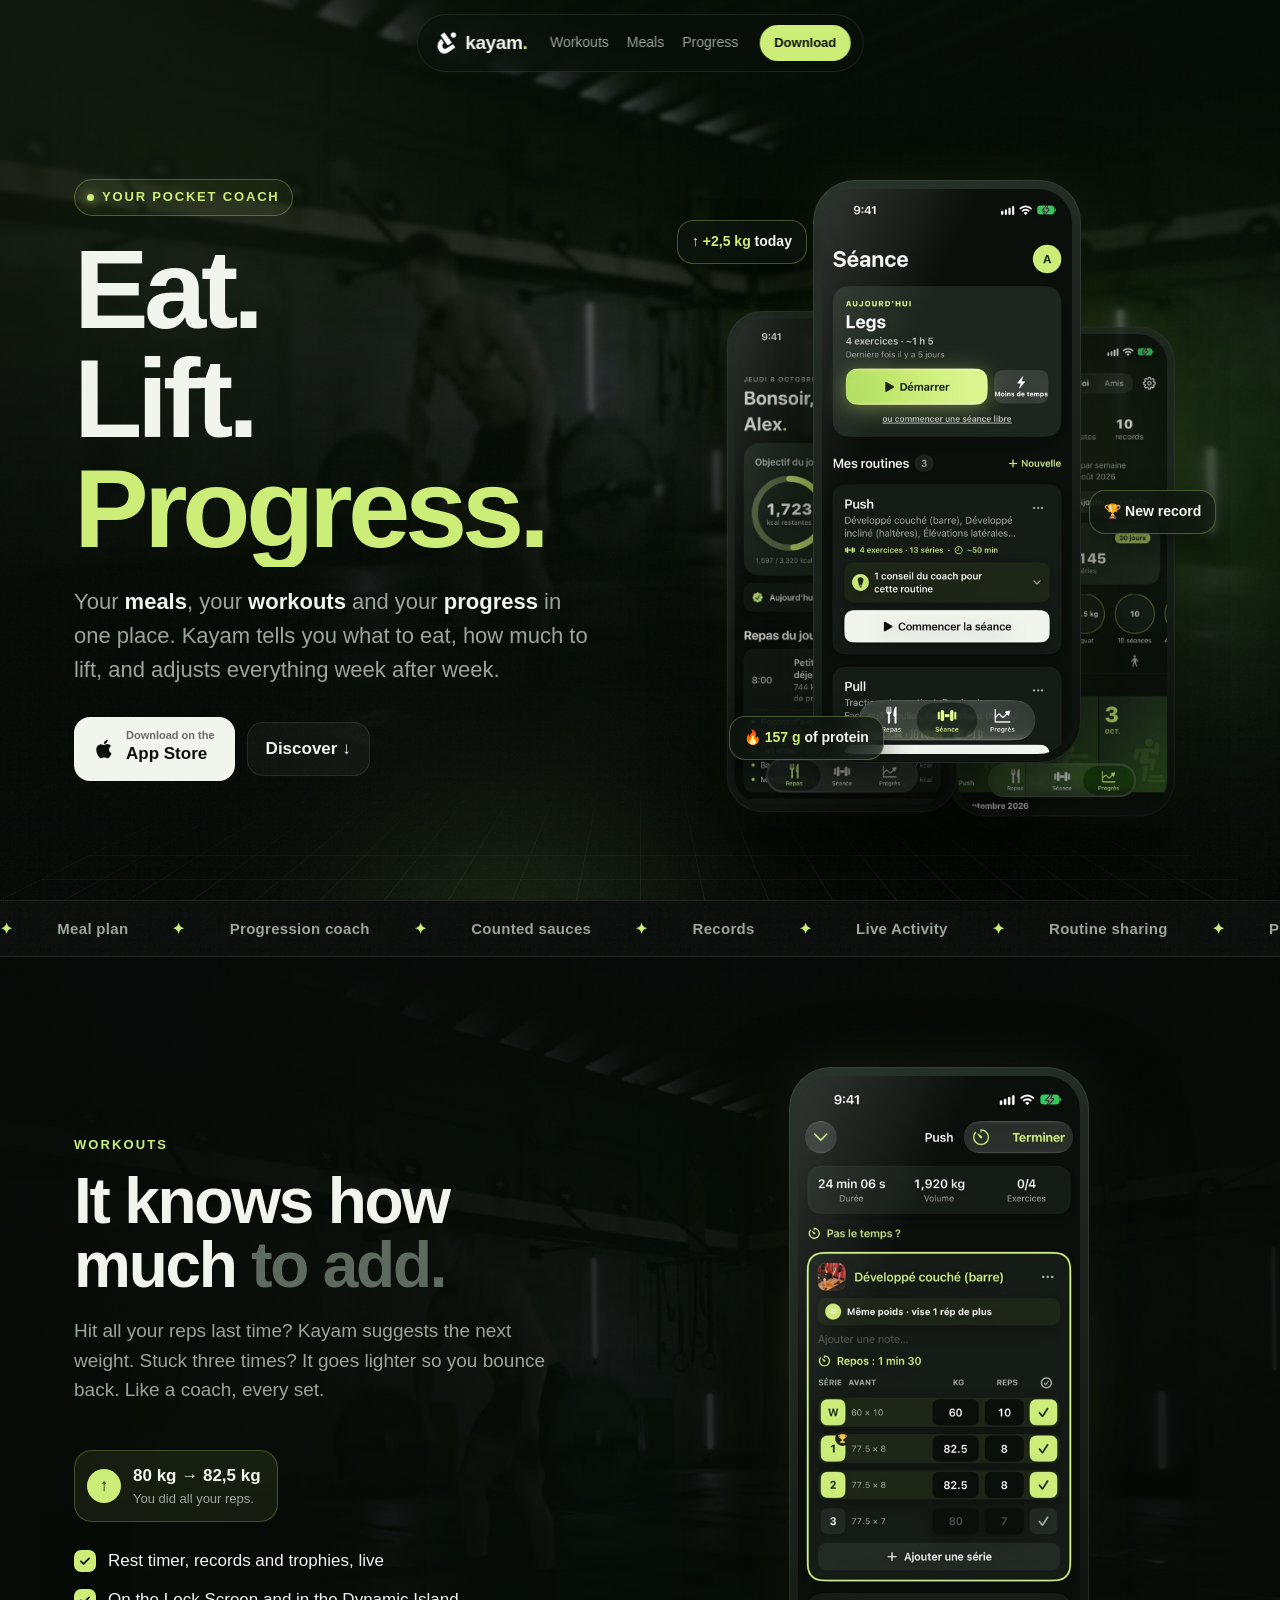
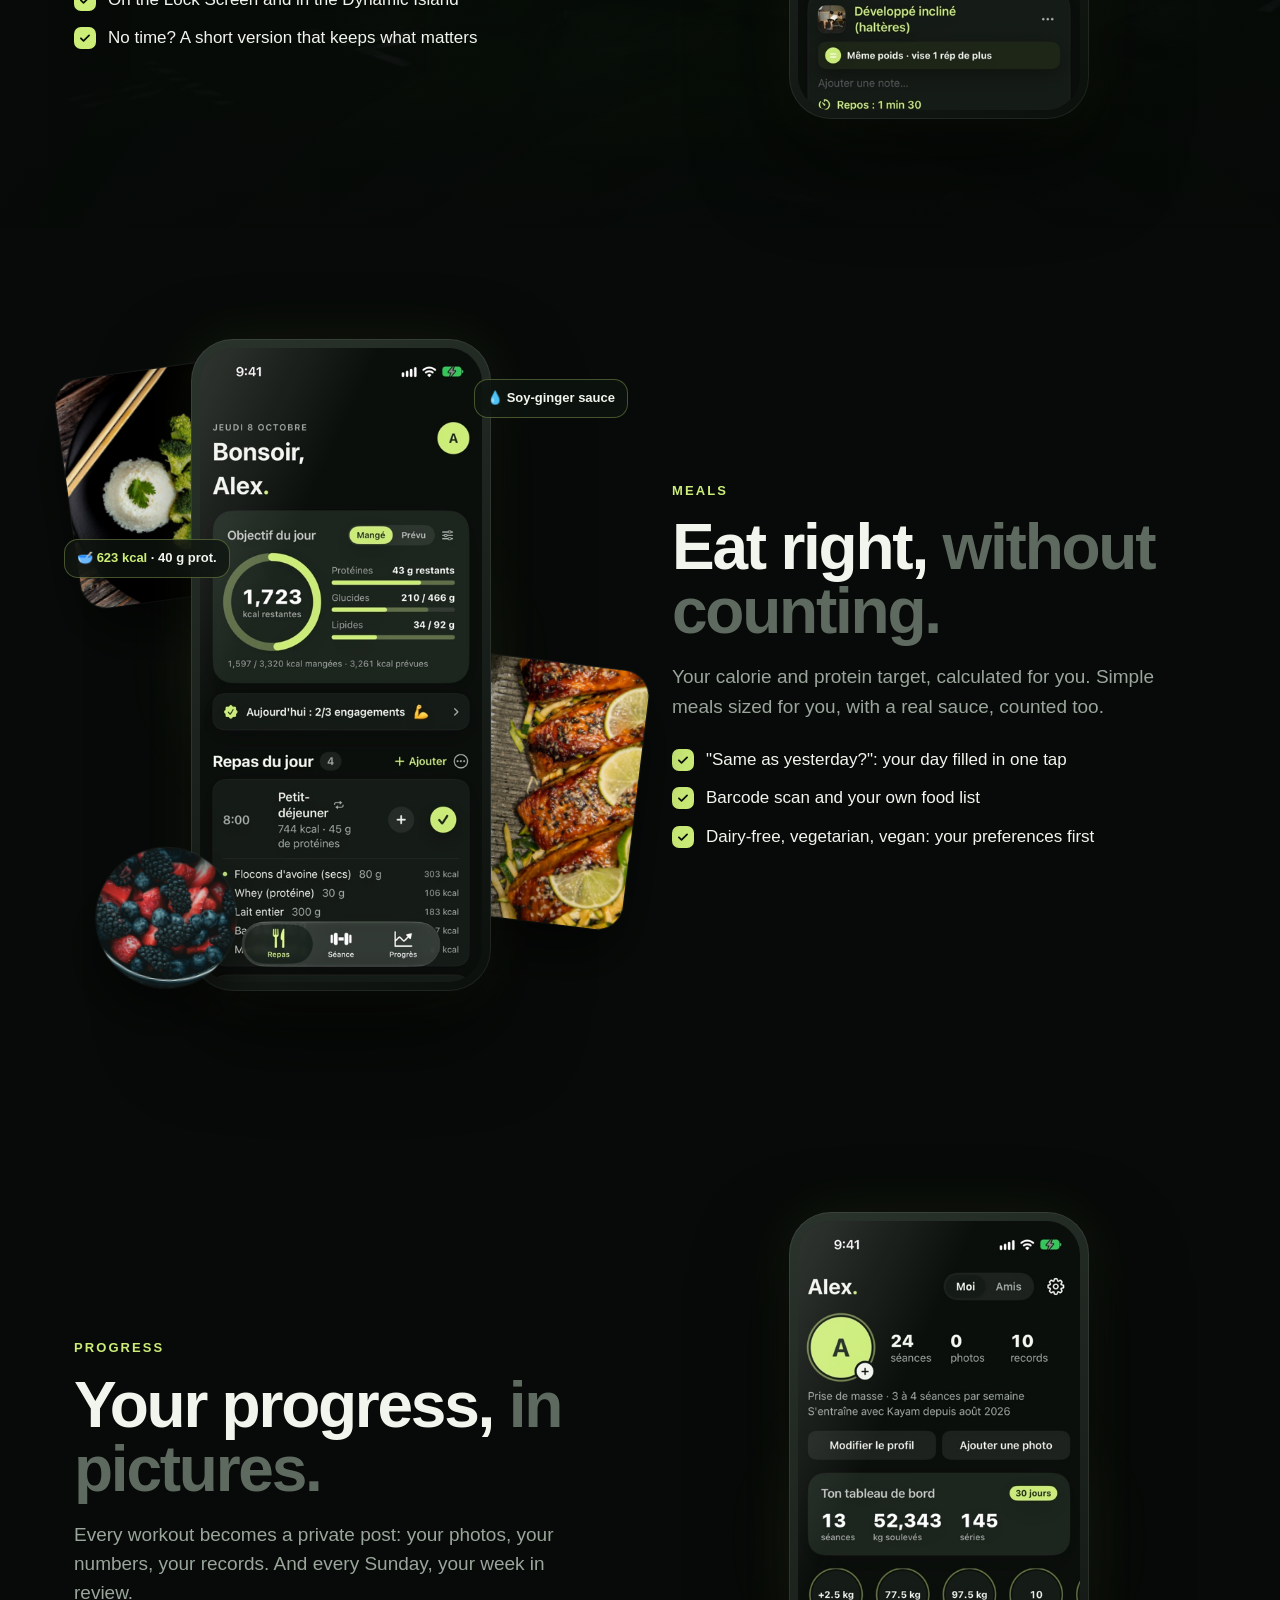
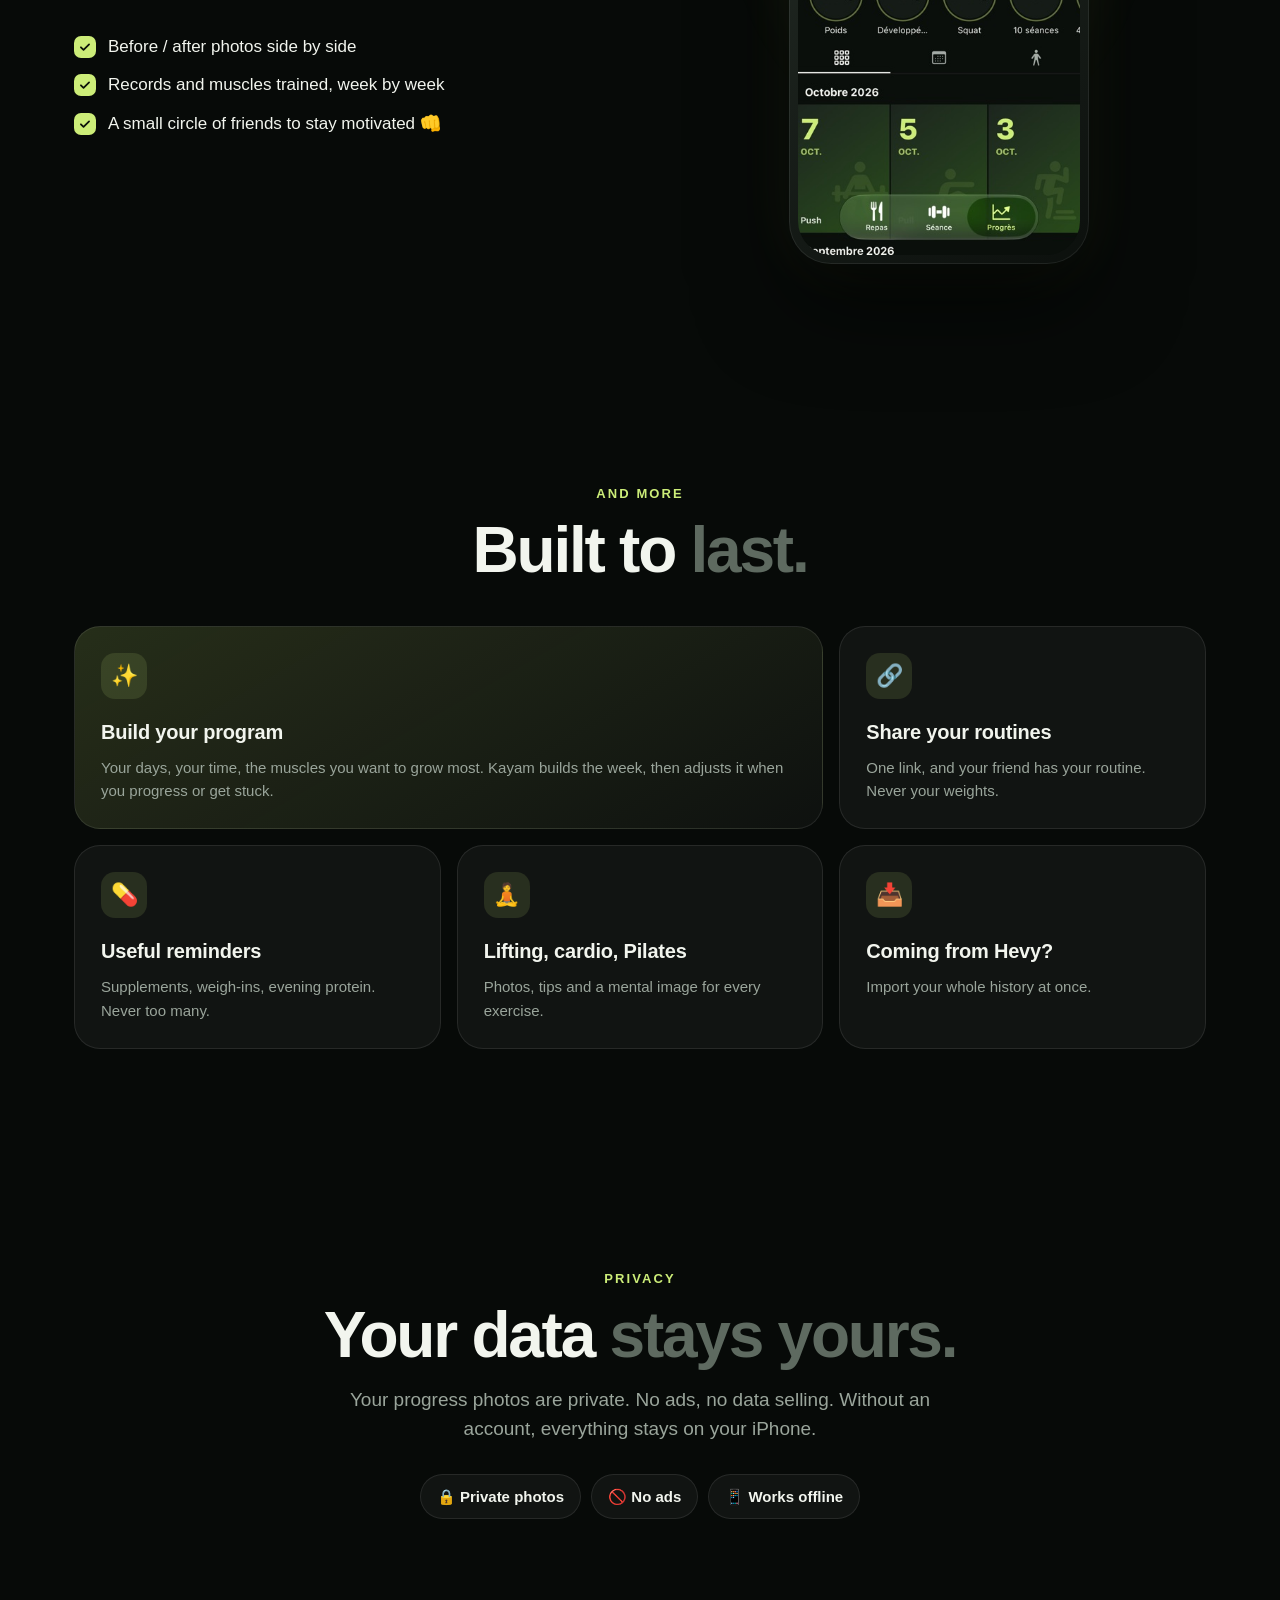
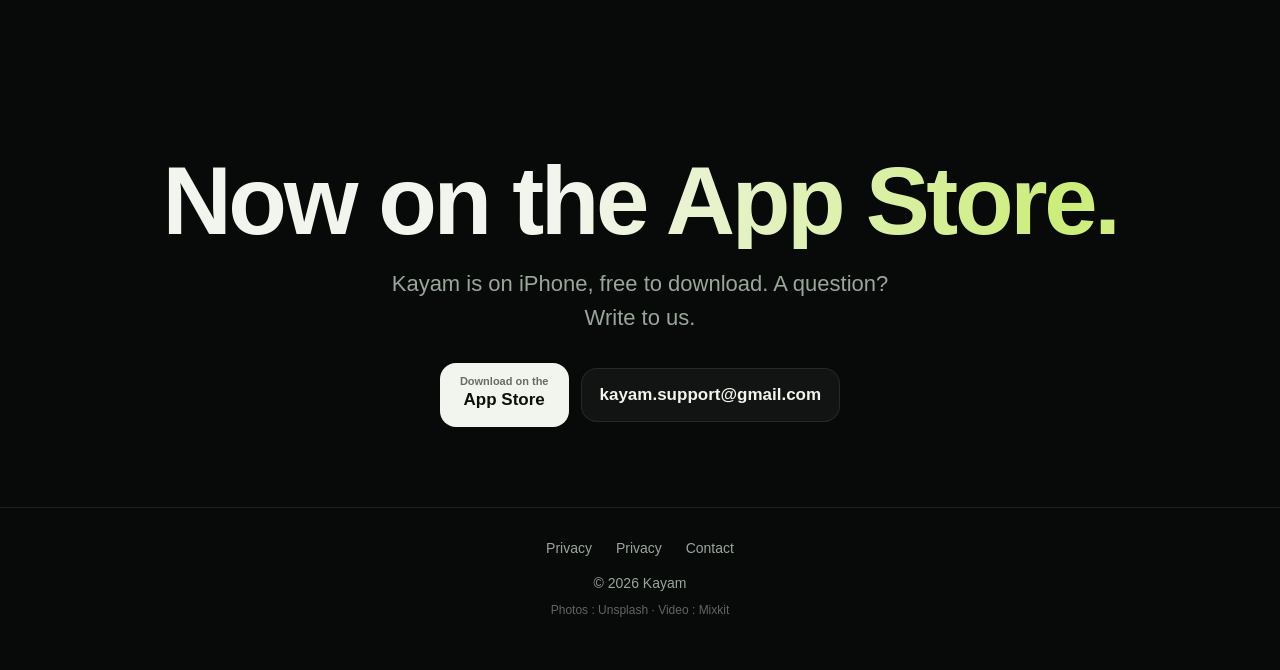
==== commit c7e6b05c: "Accueil : titre lisible sur les petits téléphones Co-Authored-By: Claude Opus 5.5 <noreply@anthropic" ====
--- a/index.html
+++ b/index.html
@@ -93,6 +93,7 @@
   .eyebrow i { width:7px; height:7px; border-radius:50%; background:var(--lime); box-shadow:0 0 12px var(--lime); animation:pulse 1.8s infinite; }
   @keyframes pulse { 50% { opacity:.3; } }
   h1 { font-size:clamp(54px, 9vw, 112px); line-height:.92; letter-spacing:-.045em; margin:22px 0 18px; font-weight:800; }
+  @media (max-width:400px) { h1 { font-size:14vw; } }
   h1 .word { display:inline-block; overflow:hidden; vertical-align:top; padding-bottom:.06em; }
   h1 .ch { display:inline-block; transform:translateY(110%) rotate(8deg); opacity:0; filter:blur(8px);
            animation:rise .9s cubic-bezier(.2,.9,.2,1) forwards; }
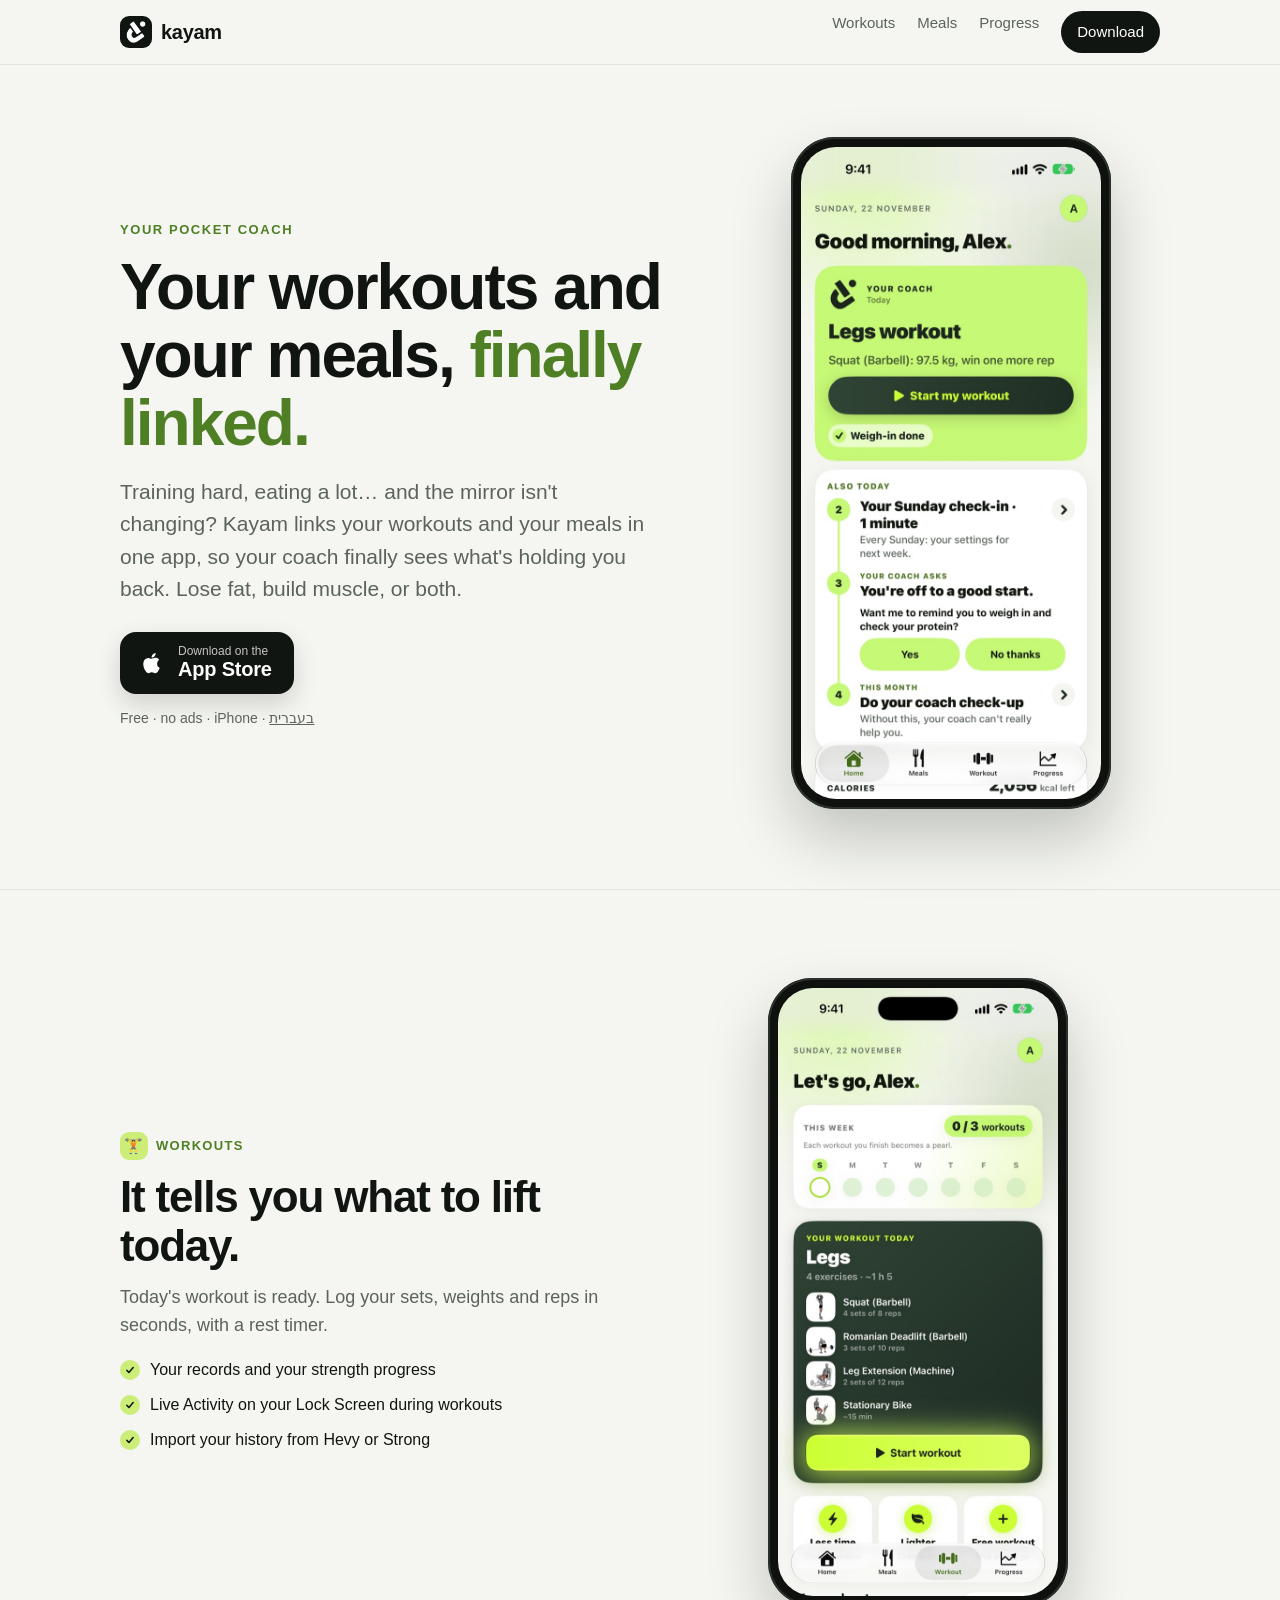
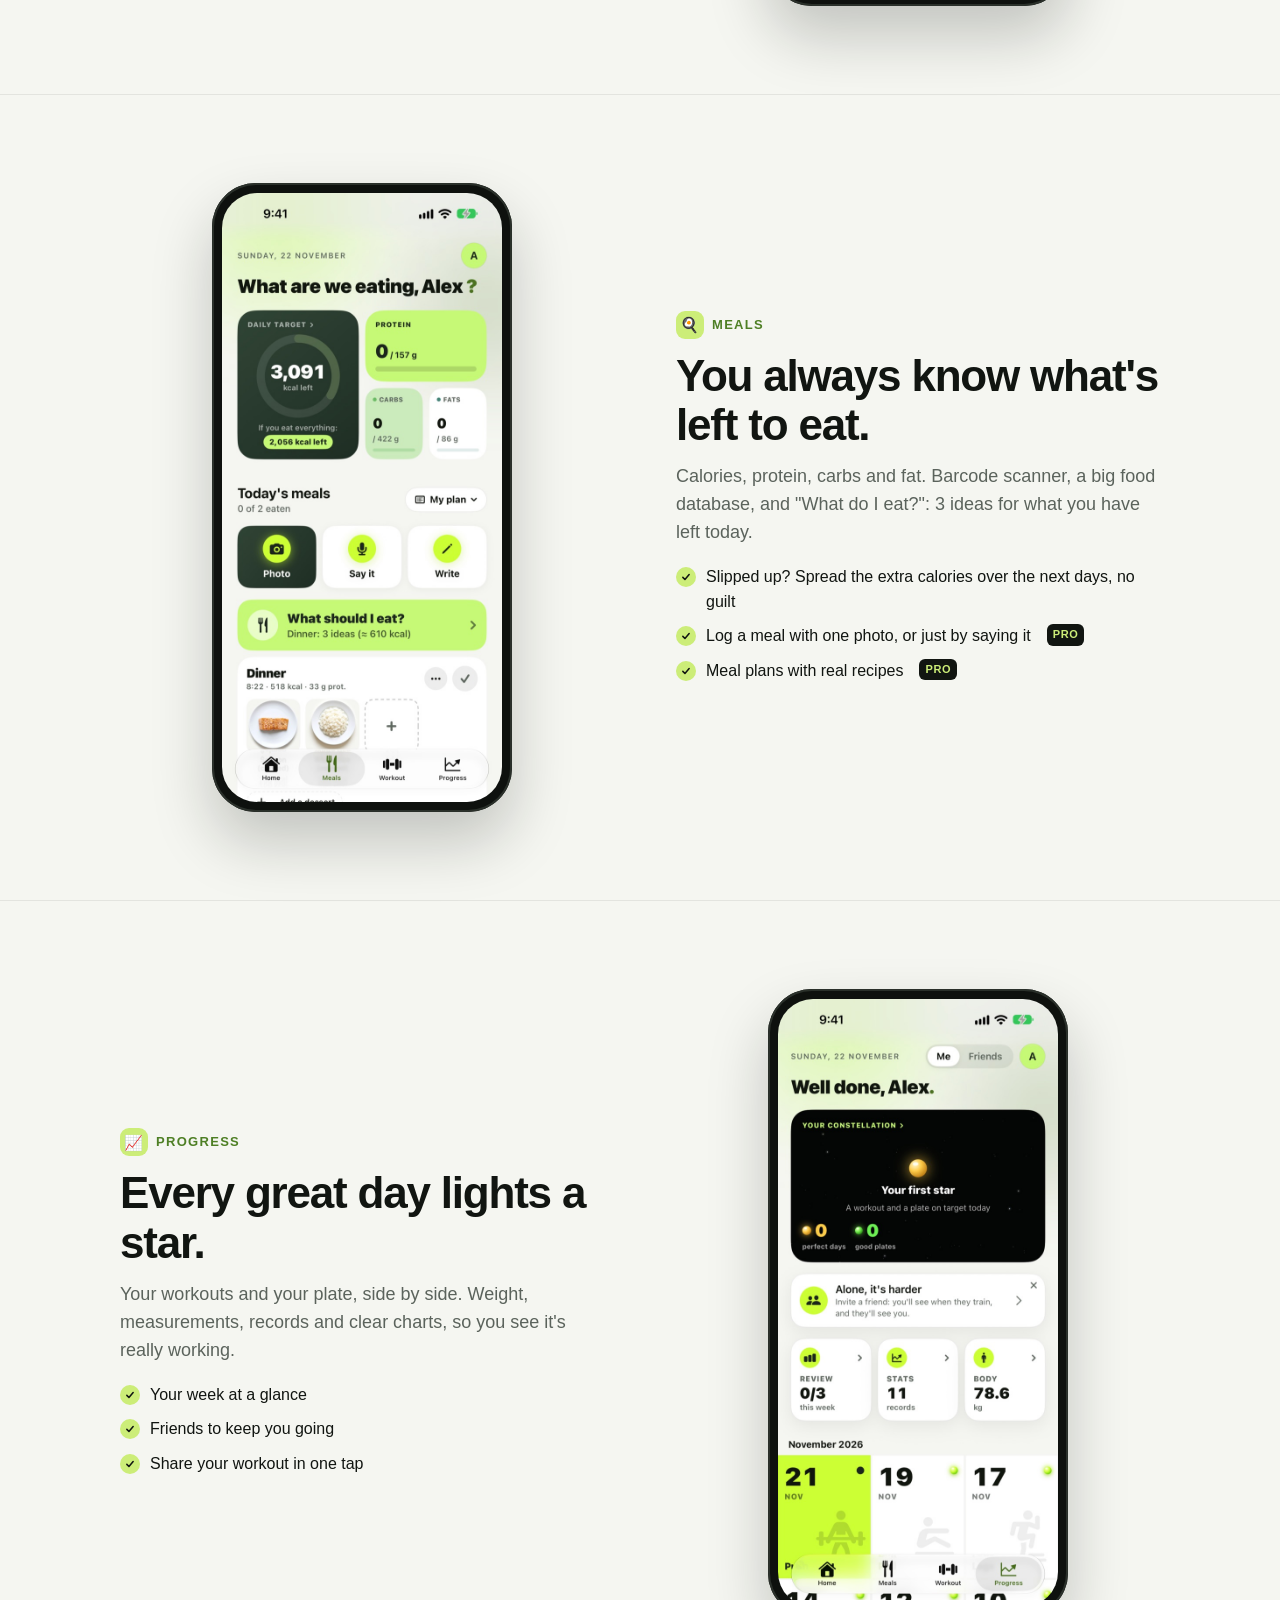
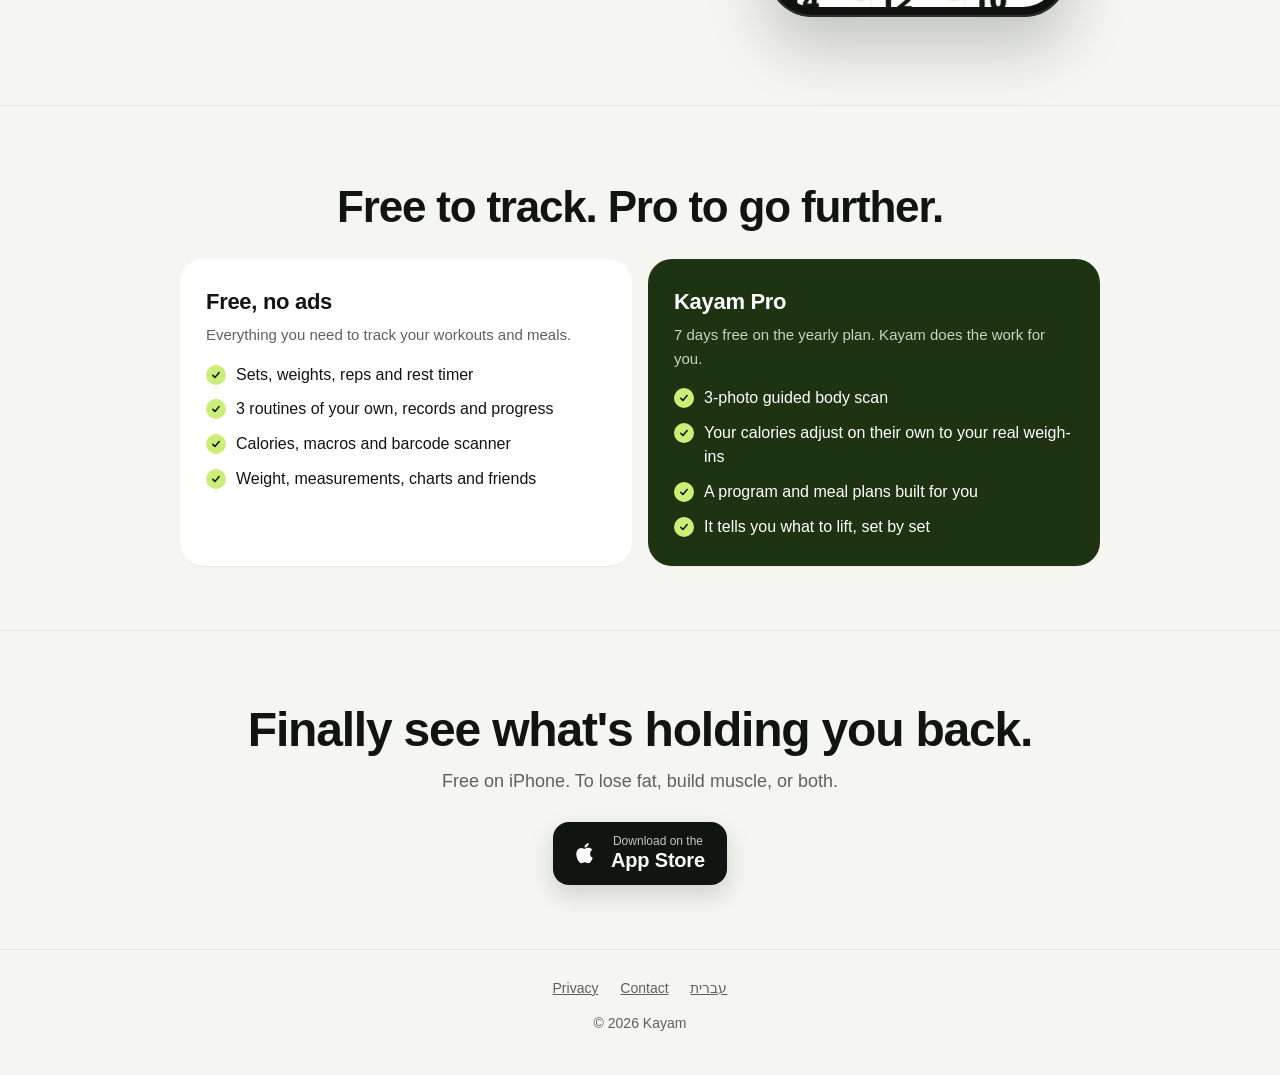
==== commit c4e1d352: "Accueil : nouvelle version claire alignée sur Kayam V2 (vraies captures 1.2.2, FR/EN, téléphone + or" ====
--- a/index.html
+++ b/index.html
@@ -3,494 +3,273 @@
 <head>
 <meta charset="utf-8">
 <meta name="viewport" content="width=device-width, initial-scale=1, viewport-fit=cover">
-<title>Kayam · Repas, séances, progrès</title>
-<meta name="description" content="Kayam : ton coach de poche. Tes repas, tes séances et tes progrès, au même endroit.">
-<meta name="theme-color" content="#070A08">
+<title>Kayam · Ta séance et ton assiette, enfin reliées</title>
+<meta name="description" content="Kayam relie tes séances et tes repas dans une seule app, pour que ton coach voie enfin ce qui bloque. Gratuit, sans pub, sur iPhone.">
+<meta name="theme-color" content="#F5F6F1">
 <meta property="og:title" content="Kayam">
-<meta property="og:description" content="Tes repas. Tes séances. Tes progrès.">
-<meta property="og:image" content="https://kayamfit.com/img/workout.jpg">
+<meta property="og:description" content="Ta séance et ton assiette, enfin reliées.">
+<meta property="og:image" content="https://kayamfit.com/img/v2/accueil-fr.jpg">
 <link rel="icon" href="img/logo.png">
 <style>
   :root {
-    --bg:#070A08; --bg2:#0D130F; --ink:#F2F5EE; --sage:#9AA59B; --lime:#CCED78; --green:#5C8C33; --deep:#1E3312;
-    --glass:rgba(255,255,255,.045); --line:rgba(255,255,255,.09);
+    --bg:#F5F6F1; --card:#FFFFFF; --ink:#111511; --soft:#5B635C; --line:rgba(17,21,17,.08);
+    --lime:#CCED78; --lime-2:#B8E24A; --green:#4E7F25; --deep:#1E3312;
   }
   * { box-sizing:border-box; }
-  html { scroll-behavior:smooth; overflow-x:clip; }
-  body { margin:0; background:var(--bg); color:var(--ink); overflow-x:clip;
+  html { scroll-behavior:smooth; }
+  body { margin:0; background:var(--bg); color:var(--ink);
          font:17px/1.55 -apple-system, BlinkMacSystemFont, "SF Pro Display", "Inter", "Segoe UI", Roboto, sans-serif;
          -webkit-font-smoothing:antialiased; }
   a { color:inherit; }
   img { display:block; max-width:100%; }
-
-  /* ---------- Fond : aurores, grille, grain ---------- */
-  .bg { position:fixed; inset:0; z-index:-2; overflow:hidden; pointer-events:none; }
-  .blob { position:absolute; border-radius:50%; filter:blur(90px); opacity:.55; mix-blend-mode:screen; animation:float 18s ease-in-out infinite alternate; }
-  .blob.a { width:56vmax; height:56vmax; left:-18vmax; top:-20vmax; background:radial-gradient(circle, #CCED78 0%, transparent 62%); opacity:.28; }
-  .blob.b { width:48vmax; height:48vmax; right:-16vmax; top:20vh; background:radial-gradient(circle, #3E7A2A 0%, transparent 65%); animation-duration:23s; }
-  .blob.c { width:40vmax; height:40vmax; left:20vw; bottom:-24vmax; background:radial-gradient(circle, #8FD14F 0%, transparent 62%); opacity:.22; animation-duration:27s; }
-  @keyframes float { to { transform:translate3d(6vmax, 4vmax, 0) scale(1.12); } }
-  .grid { position:fixed; inset:auto 0 0 0; height:55vh; z-index:-1; pointer-events:none;
-          background-image:linear-gradient(var(--line) 1px, transparent 1px), linear-gradient(90deg, var(--line) 1px, transparent 1px);
-          background-size:64px 64px; transform:perspective(600px) rotateX(62deg); transform-origin:bottom;
-          mask-image:linear-gradient(to top, rgba(0,0,0,.7), transparent 85%); -webkit-mask-image:linear-gradient(to top, rgba(0,0,0,.7), transparent 85%);
-          animation:gridmove 6s linear infinite; }
-  @keyframes gridmove { to { background-position:0 64px; } }
-  .grain { position:fixed; inset:-50%; z-index:-1; pointer-events:none; opacity:.06;
-           background-image:url("data:image/svg+xml,%3Csvg xmlns='http://www.w3.org/2000/svg' width='160' height='160'%3E%3Cfilter id='n'%3E%3CfeTurbulence baseFrequency='.9' numOctaves='3'/%3E%3C/filter%3E%3Crect width='160' height='160' filter='url(%23n)'/%3E%3C/svg%3E");
-           animation:grain 1.2s steps(6) infinite; }
-  @keyframes grain { 0%{transform:translate(0,0)} 20%{transform:translate(-3%,2%)} 40%{transform:translate(2%,-3%)} 60%{transform:translate(-2%,-1%)} 80%{transform:translate(3%,3%)} 100%{transform:translate(0,0)} }
-  .spot { position:fixed; width:520px; height:520px; border-radius:50%; pointer-events:none; z-index:-1; left:0; top:0;
-          background:radial-gradient(circle, rgba(204,237,120,.12), transparent 60%); transform:translate(-50%,-50%); transition:opacity .4s; }
-
-  /* ---------- Vidéo de salle derrière le haut de page ---------- */
-  .herobg { position:absolute; top:0; left:0; right:0; height:100svh; z-index:-1; overflow:hidden; pointer-events:none;
-            mask-image:linear-gradient(to bottom, #000 35%, transparent 100%); -webkit-mask-image:linear-gradient(to bottom, #000 35%, transparent 100%); }
-  .herobg video, .herobg img { width:100%; height:100%; object-fit:cover; opacity:.42; filter:blur(2px) saturate(.9); transform:scale(1.06); }
-  .herobg::after { content:""; position:absolute; inset:0; background:radial-gradient(ellipse at 70% 40%, transparent 0%, rgba(7,10,8,.55) 70%); }
-
-  /* ---------- Bandeau photo de salle (section Séances) ---------- */
-  .band { position:relative; isolation:isolate; }
-  .band::before { content:""; position:absolute; inset:0; z-index:-1; background:url("img/gym-band.jpg") center/cover no-repeat; opacity:.35;
-                  mask-image:linear-gradient(to bottom, transparent, #000 18%, #000 82%, transparent);
-                  -webkit-mask-image:linear-gradient(to bottom, transparent, #000 18%, #000 82%, transparent); }
-  .band::after { content:""; position:absolute; inset:0; z-index:-1; background:linear-gradient(90deg, rgba(7,10,8,.92) 0%, rgba(7,10,8,.55) 55%, rgba(7,10,8,.8) 100%); }
-
-  /* ---------- Les plats autour du téléphone (section Repas) ---------- */
-  .food { position:absolute; border-radius:26px; object-fit:cover; box-shadow:0 30px 60px rgba(0,0,0,.55), 0 0 0 1px rgba(255,255,255,.07);
-          transition:transform .6s cubic-bezier(.2,.9,.2,1); will-change:transform; }
-  .food.f1 { width:230px; height:230px; left:-30px; top:-10px; rotate:-8deg; z-index:0; }
-  .food.f2 { width:210px; height:260px; right:-40px; bottom:20px; rotate:7deg; z-index:0; }
-  .food.f3 { width:140px; height:140px; left:10px; bottom:-20px; rotate:5deg; z-index:2; border-radius:50%; }
-  .shot.withfood .phone { z-index:1; }
-  .tag { position:absolute; z-index:3; padding:8px 12px; border-radius:14px; font-size:13px; font-weight:700; white-space:nowrap;
-         background:rgba(14,20,15,.75); border:1px solid rgba(204,237,120,.3); backdrop-filter:blur(12px); -webkit-backdrop-filter:blur(12px); }
-  .tag em { font-style:normal; color:var(--lime); }
-  .tag.t1 { left:-10px; top:200px; } .tag.t2 { right:-20px; top:40px; }
-  @media (max-width:900px) {
-    .food.f1 { width:150px; height:150px; left:0; } .food.f2 { width:140px; height:180px; right:0; } .food.f3 { width:96px; height:96px; }
-    .tag.t1 { left:4px; } .tag.t2 { right:4px; }
+  .wrap { max-width:1120px; margin:0 auto; padding:0 20px; }
+
+  /* Barre du haut */
+  header { position:sticky; top:0; z-index:10; background:rgba(245,246,241,.86);
+           backdrop-filter:saturate(1.4) blur(14px); -webkit-backdrop-filter:saturate(1.4) blur(14px);
+           border-bottom:1px solid var(--line); }
+  .bar { display:flex; align-items:center; gap:22px; height:64px; }
+  .logo { display:flex; align-items:center; gap:9px; font-weight:800; font-size:20px; text-decoration:none; letter-spacing:-.3px; }
+  .logo img { width:32px; height:32px; border-radius:9px; background:var(--ink); padding:5px; }
+  .bar nav { display:flex; gap:22px; margin-inline-start:auto; }
+  .bar nav a { text-decoration:none; color:var(--soft); font-size:15px; font-weight:500; }
+  .bar nav a:hover { color:var(--ink); }
+  .pill { background:var(--ink); color:#fff !important; text-decoration:none; font-weight:700; font-size:15px;
+          padding:9px 16px; border-radius:999px; }
+
+  /* Boutons App Store */
+  .store { display:inline-flex; align-items:center; gap:12px; background:var(--ink); color:#fff; text-decoration:none;
+           padding:13px 22px 13px 18px; border-radius:16px; box-shadow:0 10px 24px rgba(17,21,17,.16); }
+  .store svg { width:28px; height:28px; fill:#fff; }
+  .store small { display:block; font-size:12px; opacity:.75; line-height:1.1; }
+  .store b { display:block; font-size:20px; line-height:1.15; letter-spacing:-.2px; }
+  .store:active { transform:scale(.98); }
+
+  /* Haut de page */
+  .hero { display:grid; gap:40px; align-items:center; padding-top:44px; padding-bottom:56px; }
+  .eyebrow { display:inline-block; font-size:13px; font-weight:700; letter-spacing:.12em; text-transform:uppercase; color:var(--green); margin-bottom:14px; }
+  h1 { font-size:42px; line-height:1.06; letter-spacing:-1.2px; margin:0 0 18px; font-weight:850; }
+  h1 em { font-style:normal; color:var(--green); }
+  .lead { font-size:19px; color:var(--soft); margin:0 0 26px; max-width:540px; }
+  .under { margin-top:14px; font-size:14px; color:var(--soft); }
+  .under a { color:var(--soft); }
+
+  /* Téléphone (vraie capture de l'app) */
+  .phone { width:min(300px, 78vw); margin:0 auto; border-radius:44px; padding:10px; background:#0E110E;
+           box-shadow:0 30px 60px rgba(17,21,17,.22), inset 0 0 0 2px #2A302A; }
+  .phone img { border-radius:35px; width:100%; aspect-ratio:1320/2868; object-fit:cover; background:#EEF0E8; }
+  .hero .phone { width:min(320px, 80vw); }
+
+  /* Sections */
+  section.feat { padding:56px 0; border-top:1px solid var(--line); }
+  .feat .wrap { display:grid; gap:36px; align-items:center; }
+  .kicker { display:inline-flex; align-items:center; gap:8px; font-size:13px; font-weight:700; letter-spacing:.1em; text-transform:uppercase; color:var(--green); }
+  .kicker i { width:28px; height:28px; border-radius:9px; background:var(--lime); display:inline-flex; align-items:center; justify-content:center; font-style:normal; font-size:15px; }
+  h2 { font-size:32px; line-height:1.12; letter-spacing:-.8px; margin:12px 0 14px; font-weight:820; }
+  .feat p { color:var(--soft); margin:0 0 18px; font-size:18px; max-width:520px; }
+  .ticks { list-style:none; margin:0; padding:0; display:grid; gap:10px; }
+  .ticks li { display:flex; gap:10px; align-items:flex-start; font-size:16px; }
+  .ticks li::before { content:""; flex:0 0 20px; height:20px; margin-top:2px; border-radius:50%;
+                      background:var(--lime) url("data:image/svg+xml,%3Csvg xmlns='http://www.w3.org/2000/svg' viewBox='0 0 20 20'%3E%3Cpath d='M5.5 10.5l3 3 6-7' fill='none' stroke='%23111511' stroke-width='2.2' stroke-linecap='round' stroke-linejoin='round'/%3E%3C/svg%3E") center/14px no-repeat; }
+  .tag { display:inline-block; font-size:11px; font-weight:800; letter-spacing:.06em; background:var(--ink); color:var(--lime); border-radius:6px; padding:2px 6px; margin-inline-start:6px; vertical-align:2px; }
+
+  /* Gratuit / Pro */
+  .plans { padding:64px 0; border-top:1px solid var(--line); }
+  .plans h2 { text-align:center; margin-bottom:28px; }
+  .plans .grid { display:grid; gap:16px; }
+  .plan { background:var(--card); border-radius:24px; padding:26px; box-shadow:0 1px 0 rgba(17,21,17,.05); }
+  .plan h3 { margin:0 0 4px; font-size:22px; letter-spacing:-.3px; }
+  .plan .sub { color:var(--soft); margin:0 0 16px; font-size:15px; }
+  .plan.pro { background:var(--deep); color:#fff; }
+  .plan.pro .sub { color:#C9D3C4; }
+  .plan.pro .ticks li::before { background-color:var(--lime); }
+
+  /* Fin */
+  .final { text-align:center; padding:72px 0 64px; border-top:1px solid var(--line); }
+  .final h2 { font-size:36px; margin:0 0 12px; }
+  .final p { color:var(--soft); margin:0 0 26px; font-size:18px; }
+
+  footer { text-align:center; color:var(--soft); font-size:14px; padding:28px 0 40px; border-top:1px solid var(--line); }
+  footer a { color:var(--soft); margin:0 9px; }
+
+  /* Téléphone : on cache les liens du menu, on garde le bouton */
+  @media (max-width: 719px) {
+    .bar nav a:not(.pill) { display:none; }
   }
-  @media (max-width:520px) { .food.f1 { left:-10px; } .food.f2 { right:-14px; } }
-
-  /* ---------- Barre du haut ---------- */
-  nav { position:fixed; top:14px; left:50%; transform:translateX(-50%); z-index:10; display:flex; align-items:center; gap:22px;
-        padding:10px 12px 10px 18px; border-radius:999px; background:rgba(12,17,13,.55); border:1px solid var(--line);
-        backdrop-filter:blur(18px) saturate(1.4); -webkit-backdrop-filter:blur(18px) saturate(1.4); width:max-content; max-width:calc(100% - 32px); }
-  .brand { display:flex; align-items:center; gap:8px; font-weight:800; font-size:19px; letter-spacing:-.02em; text-decoration:none; }
-  .brand img { width:22px; height:22px; }
-  .brand span { color:var(--lime); }
-  nav .links { display:flex; gap:18px; font-size:14px; color:var(--sage); }
-  nav .links a { text-decoration:none; transition:color .2s; }
-  nav .links a:hover { color:var(--ink); }
-  .pill { font-size:13px; font-weight:700; padding:8px 14px; border-radius:999px; background:var(--lime); color:#0B110A; text-decoration:none; white-space:nowrap; }
-  @media (max-width:640px) { nav .links { display:none; } }
-
-  /* ---------- Hero ---------- */
-  .hero { overflow-x:clip; min-height:100svh; display:grid; grid-template-columns:1.05fr .95fr; align-items:center; gap:40px; max-width:1180px; margin:0 auto; padding:120px 24px 60px; }
-  .eyebrow { display:inline-flex; align-items:center; gap:8px; font-size:13px; font-weight:700; letter-spacing:.14em; text-transform:uppercase; color:var(--lime);
-             padding:7px 12px; border:1px solid rgba(204,237,120,.3); border-radius:999px; background:rgba(204,237,120,.06); }
-  .eyebrow i { width:7px; height:7px; border-radius:50%; background:var(--lime); box-shadow:0 0 12px var(--lime); animation:pulse 1.8s infinite; }
-  @keyframes pulse { 50% { opacity:.3; } }
-  h1 { font-size:clamp(54px, 9vw, 112px); line-height:.92; letter-spacing:-.045em; margin:22px 0 18px; font-weight:800; }
-  @media (max-width:400px) { h1 { font-size:14vw; } }
-  h1 .word { display:inline-block; overflow:hidden; vertical-align:top; padding-bottom:.06em; }
-  h1 .ch { display:inline-block; transform:translateY(110%) rotate(8deg); opacity:0; filter:blur(8px);
-           animation:rise .9s cubic-bezier(.2,.9,.2,1) forwards; }
-  @keyframes rise { to { transform:none; opacity:1; filter:none; } }
-  h1 .accent .ch { color:var(--lime); }
-  .shine { background:linear-gradient(100deg, #F2F5EE 20%, #CCED78 40%, #F2F5EE 60%); background-size:220% 100%;
-           -webkit-background-clip:text; background-clip:text; color:transparent; animation:shine 5s linear infinite; }
-  @keyframes shine { to { background-position:-220% 0; } }
-  .lead { font-size:clamp(18px, 2.2vw, 22px); color:var(--sage); max-width:520px; margin:0 0 30px; }
-  .lead b { color:var(--ink); font-weight:600; }
-  .ctas { display:flex; flex-wrap:wrap; gap:12px; align-items:center; }
-  .store { display:inline-flex; align-items:center; gap:10px; padding:13px 20px; border-radius:16px; background:var(--ink); color:#0B110A;
-           text-decoration:none; font-weight:700; position:relative; overflow:hidden; }
-  .store small { display:block; font-size:11px; font-weight:600; opacity:.6; line-height:1; }
-  .store::after { content:""; position:absolute; inset:0; background:linear-gradient(120deg, transparent 30%, rgba(204,237,120,.55) 50%, transparent 70%);
-                  transform:translateX(-120%); animation:sweep 3.2s ease-in-out infinite; }
-  @keyframes sweep { 60%,100% { transform:translateX(120%); } }
-  .ghost { padding:13px 18px; border-radius:16px; border:1px solid var(--line); text-decoration:none; font-weight:600; color:var(--ink); background:var(--glass); }
-
-  /* Les téléphones */
-  .stage { position:relative; height:640px; perspective:1400px; }
-  .phone { position:absolute; width:268px; aspect-ratio:414/900; border-radius:42px; padding:9px; background:linear-gradient(145deg, #2a332c, #0c100d);
-           box-shadow:0 40px 90px rgba(0,0,0,.6), 0 0 0 1px rgba(255,255,255,.08) inset, 0 0 60px rgba(204,237,120,.08);
-           transform-style:preserve-3d; transition:transform .25s ease-out; will-change:transform; }
-  .phone img { width:100%; height:100%; object-fit:cover; border-radius:34px; }
-  .phone::after { content:""; position:absolute; inset:9px; border-radius:34px; pointer-events:none;
-                  background:linear-gradient(115deg, rgba(255,255,255,.16) 0%, transparent 32%); }
-  .phone.p1 { left:50%; top:20px; margin-left:-134px; z-index:3; animation:bob 7s ease-in-out infinite; }
-  .phone.p2 { left:4%; top:110px; z-index:2; opacity:.85; scale:.86; animation:bob 8s ease-in-out -2s infinite; }
-  .phone.p3 { right:2%; top:120px; z-index:1; opacity:.8; scale:.84; animation:bob 9s ease-in-out -4s infinite; }
-  @keyframes bob { 50% { translate:0 -14px; } }
-  .halo { position:absolute; left:50%; top:52%; width:420px; height:420px; transform:translate(-50%,-50%); border-radius:50%;
-          background:conic-gradient(from 0deg, transparent, rgba(204,237,120,.35), transparent 40%); filter:blur(40px); animation:spin 9s linear infinite; }
-  @keyframes spin { to { transform:translate(-50%,-50%) rotate(360deg); } }
-  .chip { position:absolute; z-index:5; padding:10px 14px; border-radius:16px; font-size:14px; font-weight:700; white-space:nowrap;
-          background:rgba(14,20,15,.7); border:1px solid rgba(204,237,120,.3); backdrop-filter:blur(14px); -webkit-backdrop-filter:blur(14px);
-          box-shadow:0 12px 30px rgba(0,0,0,.4); animation:bob 6s ease-in-out infinite; }
-  .chip em { font-style:normal; color:var(--lime); }
-  .chip.c1 { left:-2%; top:60px; }
-  .chip.c2 { right:-2%; top:330px; animation-delay:-2s; }
-  .chip.c3 { left:8%; bottom:40px; animation-delay:-4s; }
-
-  @media (max-width:900px) {
-    .hero { grid-template-columns:1fr; text-align:center; padding-top:110px; }
-    .lead { margin-left:auto; margin-right:auto; }
-    .ctas { justify-content:center; }
-    .stage { height:560px; }
-    .phone { width:230px; }
-    .phone.p1 { margin-left:-115px; }
-    .chip.c1 { left:0; } .chip.c2 { right:0; }
-  }
-  @media (max-width:520px) {
-    .phone.p2, .phone.p3 { display:none; }
-    .chip { font-size:12px; padding:8px 11px; }
-  }
-
-  /* ---------- Bandeau qui défile ---------- */
-  .ticker { border-block:1px solid var(--line); background:rgba(255,255,255,.02); overflow:hidden; padding:16px 0; }
-  .track { display:flex; gap:44px; width:max-content; animation:marquee 38s linear infinite; font-weight:700; font-size:15px; letter-spacing:.02em; color:var(--sage); }
-  .track span::before { content:"✦"; color:var(--lime); margin-right:44px; }
-  @keyframes marquee { to { transform:translateX(-50%); } }
-
-  /* ---------- Sections ---------- */
-  section { max-width:1180px; margin:0 auto; padding:110px 24px; }
-  .kicker { color:var(--lime); font-weight:700; font-size:13px; letter-spacing:.16em; text-transform:uppercase; }
-  h2 { font-size:clamp(36px, 5.4vw, 64px); line-height:1; letter-spacing:-.035em; margin:14px 0 18px; font-weight:800; }
-  h2 .dim { color:#5E6A60; }
-  .split { display:grid; grid-template-columns:1fr 1fr; gap:64px; align-items:center; }
-  .split.rev .copy { order:2; }
-  .copy p { color:var(--sage); font-size:19px; max-width:500px; }
-  .points { list-style:none; padding:0; margin:26px 0 0; display:grid; gap:12px; }
-  .points li { display:flex; gap:12px; align-items:flex-start; color:var(--ink); font-weight:500; }
-  .points li::before { content:""; flex:none; width:22px; height:22px; margin-top:2px; border-radius:7px;
-                       background:var(--lime) url("data:image/svg+xml,%3Csvg xmlns='http://www.w3.org/2000/svg' viewBox='0 0 24 24'%3E%3Cpath d='M5 12.5l4.5 4.5L19 7.5' fill='none' stroke='%230B110A' stroke-width='3' stroke-linecap='round' stroke-linejoin='round'/%3E%3C/svg%3E") center/14px no-repeat; }
-  .shot { position:relative; display:flex; justify-content:center; }
-  .shot .phone { position:relative; left:auto; top:auto; margin:0; width:300px; animation:none; }
-  .shot::before { content:""; position:absolute; width:380px; height:380px; top:50%; left:50%; transform:translate(-50%,-50%); border-radius:50%;
-                  background:radial-gradient(circle, rgba(204,237,120,.22), transparent 65%); filter:blur(30px); }
-  @media (max-width:900px) {
-    .split { grid-template-columns:1fr; gap:40px; text-align:center; }
-    .split.rev .copy { order:0; }
-    .copy p { margin-left:auto; margin-right:auto; }
-    .points { justify-items:center; }
-    .points li { text-align:left; }
-  }
-
-  /* Le coach : la bulle +2,5 kg animée */
-  .coach { display:inline-flex; align-items:center; gap:12px; margin-top:26px; padding:12px 16px 12px 12px; border-radius:18px;
-           background:rgba(204,237,120,.08); border:1px solid rgba(204,237,120,.25); }
-  .coach .up { width:34px; height:34px; border-radius:50%; display:grid; place-items:center; background:var(--lime); color:#0B110A; font-weight:900; }
-  .coach b { font-variant-numeric:tabular-nums; }
-  .coach small { display:block; color:var(--sage); font-size:13px; }
-
-  /* ---------- Grille de fonctionnalités ---------- */
-  .bento { display:grid; grid-template-columns:repeat(3, 1fr); gap:16px; margin-top:44px; }
-  .card { position:relative; padding:26px; border-radius:26px; background:var(--glass); border:1px solid var(--line); overflow:hidden;
-          transition:transform .3s, border-color .3s; isolation:isolate; }
-  .card::before { content:""; position:absolute; inset:-1px; border-radius:inherit; padding:1px; z-index:-1;
-                  background:radial-gradient(400px circle at var(--mx,50%) var(--my,0%), rgba(204,237,120,.6), transparent 40%);
-                  -webkit-mask:linear-gradient(#000 0 0) content-box, linear-gradient(#000 0 0); -webkit-mask-composite:xor; mask-composite:exclude;
-                  opacity:0; transition:opacity .3s; }
-  .card:hover { transform:translateY(-4px); }
-  .card:hover::before { opacity:1; }
-  .card .ico { width:46px; height:46px; border-radius:14px; display:grid; place-items:center; font-size:22px; background:rgba(204,237,120,.12); margin-bottom:18px; }
-  .card h3 { margin:0 0 8px; font-size:20px; letter-spacing:-.01em; }
-  .card p { margin:0; color:var(--sage); font-size:15px; }
-  .card.wide { grid-column:span 2; }
-  .card.hi { background:linear-gradient(150deg, rgba(204,237,120,.16), rgba(255,255,255,.03)); }
-  @media (max-width:900px) { .bento { grid-template-columns:1fr; } .card.wide { grid-column:auto; } }
-
-  /* ---------- Confidentialité ---------- */
-  .privacy { text-align:center; }
-  .privacy h2 { max-width:820px; margin-left:auto; margin-right:auto; }
-  .privacy p { color:var(--sage); max-width:600px; margin:0 auto; font-size:19px; }
-  .badges { display:flex; flex-wrap:wrap; justify-content:center; gap:10px; margin-top:30px; }
-  .badges span { padding:10px 16px; border-radius:999px; border:1px solid var(--line); background:var(--glass); font-weight:600; font-size:15px; }
-
-  /* ---------- Fin ---------- */
-  .final { text-align:center; padding-bottom:80px; }
-  .final h2 { font-size:clamp(46px, 8vw, 96px); }
-  .final .ctas { justify-content:center; margin-top:28px; }
-  footer { border-top:1px solid var(--line); padding:30px 24px 50px; text-align:center; color:var(--sage); font-size:14px; }
-  footer a { text-decoration:none; margin:0 10px; }
-  footer a:hover { color:var(--ink); }
-
-  /* Apparition au défilement */
-  .reveal { opacity:0; transform:translateY(40px); filter:blur(6px); transition:opacity .9s cubic-bezier(.2,.9,.2,1), transform .9s cubic-bezier(.2,.9,.2,1), filter .9s; }
-  .reveal.in { opacity:1; transform:none; filter:none; }
-  .d1 { transition-delay:.08s; } .d2 { transition-delay:.16s; } .d3 { transition-delay:.24s; }
-
-  @media (prefers-reduced-motion: reduce) {
-    *, *::before, *::after { animation:none !important; transition:none !important; }
-    .reveal, h1 .ch { opacity:1; transform:none; filter:none; }
+
+  /* Ordinateur : 2 colonnes, téléphone à côté du texte */
+  @media (min-width: 900px) {
+    .wrap { padding:0 40px; }
+    .hero { grid-template-columns: 1.15fr .85fr; padding-top:72px; padding-bottom:80px; gap:56px; }
+    h1 { font-size:64px; letter-spacing:-2px; }
+    .lead { font-size:21px; }
+    section.feat { padding:88px 0; }
+    .feat .wrap { grid-template-columns: 1fr 1fr; gap:72px; }
+    .feat.flip .text { order:2; }
+    h2 { font-size:44px; letter-spacing:-1.2px; }
+    .plans .grid { grid-template-columns: 1fr 1fr; max-width:920px; margin:0 auto; }
+    .final h2 { font-size:48px; }
   }
 </style>
 </head>
-<body>
-<div class="bg"><div class="blob a"></div><div class="blob b"></div><div class="blob c"></div></div>
-<div class="grid"></div>
-<div class="grain"></div>
-<div class="spot" id="spot"></div>
-
-<div class="herobg" aria-hidden="true">
-  <video id="gymvid" autoplay muted loop playsinline preload="auto" poster="img/gym-poster.jpg"><source src="img/gym.mp4" type="video/mp4"></video>
-</div>
-
-<nav>
-  <a class="brand" href="#top"><img src="img/logo.png" alt=""><b>kayam<span>.</span></b></a>
-  <div class="links">
-    <a href="#seance" data-i="nav1">Séances</a>
-    <a href="#repas" data-i="nav2">Repas</a>
-    <a href="#progres" data-i="nav3">Progrès</a>
-  </div>
-  <a class="pill" href="https://apps.apple.com/app/id6819856907" data-i="soon">Télécharger</a>
-</nav>
-
-<header class="hero" id="top">
-  <div>
-    <span class="eyebrow"><i></i><span data-i="eyebrow">Ton coach de poche</span></span>
-    <h1 id="title" aria-label="Mange. Soulève. Progresse."></h1>
-    <p class="lead" data-i="lead" data-html>Tes <b>repas</b>, tes <b>séances</b> et tes <b>progrès</b> au même endroit. Kayam te dit quoi manger, combien soulever, et ajuste tout au fil des semaines.</p>
-    <div class="ctas">
-      <a class="store" href="https://apps.apple.com/app/id6819856907"><svg width="22" height="22" viewBox="0 0 24 24" fill="currentColor" aria-hidden="true"><path d="M16.4 12.6c0-2.6 2.1-3.8 2.2-3.9-1.2-1.8-3.1-2-3.7-2-1.6-.2-3.1.9-3.9.9-.8 0-2-.9-3.4-.9-1.7 0-3.3 1-4.2 2.6-1.8 3.1-.5 7.7 1.3 10.2.9 1.2 1.9 2.6 3.2 2.6 1.3-.1 1.8-.8 3.3-.8s2 .8 3.4.8c1.4 0 2.3-1.3 3.1-2.5 1-1.4 1.4-2.8 1.4-2.9-.1 0-2.7-1-2.7-4.1zM13.9 5c.7-.9 1.2-2 1.1-3.2-1 0-2.3.7-3 1.6-.7.8-1.3 2-1.1 3.1 1.1.1 2.3-.6 3-1.5z"/></svg>
-        <span><small data-i="soon2">Télécharger dans l'</small>App Store</span></a>
-      <a class="ghost" href="#seance" data-i="discover">Découvrir ↓</a>
-    </div>
-  </div>
-  <div class="stage" id="stage">
-    <div class="halo"></div>
-    <div class="phone p2" data-depth="0.6"><img src="img/meals.jpg" alt="Kayam : repas du jour"></div>
-    <div class="phone p3" data-depth="0.6"><img src="img/progress.jpg" alt="Kayam : progrès"></div>
-    <div class="phone p1" data-depth="1"><img src="img/workout.jpg" alt="Kayam : séance du jour"></div>
-    <div class="chip c1">↑ <em>+2,5 kg</em> <span data-i="chip1">aujourd'hui</span></div>
-    <div class="chip c2">🏆 <span data-i="chip2">Nouveau record</span></div>
-    <div class="chip c3">🔥 <em>157 g</em> <span data-i="chip3">de protéines</span></div>
+<body id="top">
+
+<header>
+  <div class="wrap bar">
+    <a class="logo" href="#top"><img src="img/logo.png" alt="">kayam</a>
+    <nav>
+      <a href="#seance" data-i="nav1">Séance</a>
+      <a href="#repas" data-i="nav2">Repas</a>
+      <a href="#progres" data-i="nav3">Progrès</a>
+      <a class="pill" href="https://apps.apple.com/app/id6819856907" data-i="dl">Télécharger</a>
+    </nav>
   </div>
 </header>
 
-<div class="ticker" aria-hidden="true"><div class="track" id="track"></div></div>
-
-<div class="band"><section id="seance">
-  <div class="split">
-    <div class="copy reveal">
-      <div class="kicker" data-i="k1">Séances</div>
-      <h2 data-i="h1" data-html>Il sait combien <span class="dim">ajouter.</span></h2>
-      <p data-i="p1">Toutes tes répétitions la dernière fois ? Kayam te propose le poids suivant. Bloqué trois fois ? Il allège pour mieux repartir. Comme un coach, à chaque série.</p>
-      <div class="coach"><span class="up">↑</span><div><b id="kg">80</b> <b>kg</b> → <b id="kg2">82,5 kg</b><small data-i="coach">Tu as fait toutes tes répétitions.</small></div></div>
-      <ul class="points">
-        <li data-i="s1">Minuteur de repos, records et trophées en direct</li>
-        <li data-i="s2">Sur l'écran verrouillé et la Dynamic Island</li>
-        <li data-i="s3">Pas le temps ? Une version courte qui garde l'essentiel</li>
-      </ul>
-    </div>
-    <div class="shot reveal d2"><div class="phone tilt"><img src="img/active.jpg" alt="Séance en cours dans Kayam" loading="lazy"></div></div>
+<main>
+  <div class="wrap hero">
+    <div>
+      <span class="eyebrow" data-i="eyebrow">Ton coach de poche</span>
+      <h1 data-i="h1" data-html>Ta séance et ton assiette, <em>enfin reliées.</em></h1>
+      <p class="lead" data-i="lead">Tu t'entraînes, tu manges… et dans le miroir, ça bouge pas&nbsp;? Kayam relie tes séances et tes repas dans une seule app, pour que ton coach voie enfin ce qui bloque. Perdre du gras, prendre du muscle, ou les deux.</p>
+      <a class="store" href="https://apps.apple.com/app/id6819856907">
+        <svg viewBox="0 0 24 24" aria-hidden="true"><path d="M16.37 12.6c-.02-2.2 1.8-3.26 1.88-3.31-1.03-1.5-2.62-1.7-3.18-1.72-1.35-.14-2.64.8-3.33.8-.69 0-1.74-.78-2.87-.76-1.47.02-2.83.86-3.59 2.18-1.53 2.66-.39 6.6 1.1 8.75.73 1.05 1.6 2.24 2.73 2.2 1.1-.05 1.51-.71 2.84-.71 1.32 0 1.7.71 2.86.69 1.18-.02 1.93-1.07 2.65-2.13.84-1.22 1.18-2.4 1.2-2.46-.03-.01-2.3-.88-2.3-3.53zM14.2 6.16c.6-.73 1.01-1.75.9-2.76-.87.04-1.92.58-2.54 1.31-.56.64-1.05 1.68-.92 2.67.97.08 1.96-.49 2.56-1.22z"/></svg>
+        <span><small data-i="store1">Télécharger dans l'</small><b>App Store</b></span>
+      </a>
+      <div class="under"><span data-i="under">Gratuit · sans pub · iPhone</span> · <a href="il/" lang="he">בעברית</a></div>
+    </div>
+    <div class="phone"><img data-shot="accueil" src="img/v2/accueil-fr.jpg" alt="Kayam&nbsp;: l'écran Accueil avec le coach"></div>
   </div>
-</section></div>
-
-<section id="repas">
-  <div class="split rev">
-    <div class="copy reveal">
-      <div class="kicker" data-i="k2">Repas</div>
-      <h2 data-i="h2" data-html>Manger juste, <span class="dim">sans compter.</span></h2>
-      <p data-i="p2">Ton objectif de calories et de protéines, calculé pour toi. Des repas simples, dosés à ta mesure, avec une vraie sauce, comptée elle aussi.</p>
-      <ul class="points">
-        <li data-i="m1">« Comme hier ? » : ta journée remplie en un appui</li>
-        <li data-i="m2">Scan des codes-barres et ta liste d'aliments</li>
-        <li data-i="m3">Sans lactose, végétarien, vegan : tes préférences d'abord</li>
-      </ul>
-    </div>
-    <div class="shot withfood reveal d2" id="foodshot">
-      <img class="food f1" src="img/food-salmon.jpg" alt="Saumon, riz et brocoli" loading="lazy">
-      <img class="food f2" src="img/food-sauce.jpg" alt="Saumon laqué au citron vert" loading="lazy">
-      <img class="food f3" src="img/food-berries.jpg" alt="Fruits rouges" loading="lazy">
-      <div class="phone tilt"><img src="img/meals.jpg" alt="Les repas du jour dans Kayam" loading="lazy"></div>
-      <div class="tag t1">🥣 <em>623 kcal</em> · 40 g <span data-i="prot">prot.</span></div>
-      <div class="tag t2">💧 <span data-i="sauce">Sauce soja-gingembre</span></div>
-    </div>
-  </div>
-</section>
-
-<section id="progres">
-  <div class="split">
-    <div class="copy reveal">
-      <div class="kicker" data-i="k3">Progrès</div>
-      <h2 data-i="h3" data-html>Ta progression, <span class="dim">en images.</span></h2>
-      <p data-i="p3">Chaque séance devient une publication privée : tes photos, tes chiffres, tes records. Et chaque dimanche, le bilan de ta semaine.</p>
-      <ul class="points">
-        <li data-i="g1">Photos avant / après côte à côte</li>
-        <li data-i="g2">Records et muscles travaillés, semaine par semaine</li>
-        <li data-i="g3">Un petit cercle d'amis pour se motiver 👊</li>
-      </ul>
-    </div>
-    <div class="shot reveal d2"><div class="phone tilt"><img src="img/progress.jpg" alt="Les progrès dans Kayam" loading="lazy"></div></div>
-  </div>
-</section>
-
-<section>
-  <div class="reveal" style="text-align:center">
-    <div class="kicker" data-i="k4">Et aussi</div>
-    <h2 data-i="h4" data-html>Pensé pour <span class="dim">tenir dans le temps.</span></h2>
-  </div>
-  <div class="bento">
-    <div class="card wide hi reveal"><div class="ico">✨</div><h3 data-i="b1t">Crée ton programme</h3><p data-i="b1p">Tes jours, ton temps, les muscles que tu veux développer le plus. Kayam construit la semaine, puis l'ajuste quand tu progresses ou que tu bloques.</p></div>
-    <div class="card reveal d1"><div class="ico">🔗</div><h3 data-i="b2t">Partage tes routines</h3><p data-i="b2p">Un lien, et ton ami a ta routine. Jamais tes poids.</p></div>
-    <div class="card reveal"><div class="ico">💊</div><h3 data-i="b3t">Rappels utiles</h3><p data-i="b3p">Compléments, pesée, protéines du soir. Jamais trop.</p></div>
-    <div class="card reveal d1"><div class="ico">🧘</div><h3 data-i="b4t">Muscu, cardio, Pilates</h3><p data-i="b4p">Photos, conseils et une image mentale pour chaque exercice.</p></div>
-    <div class="card reveal d2"><div class="ico">📥</div><h3 data-i="b5t">Viens de Hevy ?</h3><p data-i="b5p">Importe tout ton historique en une fois.</p></div>
-  </div>
-</section>
-
-<section class="privacy">
-  <div class="reveal">
-    <div class="kicker" data-i="k5">Confidentialité</div>
-    <h2 data-i="h5" data-html>Tes données <span class="dim">restent à toi.</span></h2>
-    <p data-i="p5">Tes photos de progrès sont privées. Pas de publicité, pas de revente de données. Sans compte, tout reste sur ton iPhone.</p>
-    <div class="badges"><span data-i="t1">🔒 Photos privées</span><span data-i="t2">🚫 Zéro pub</span><span data-i="t3">📱 Fonctionne hors ligne</span></div>
-  </div>
-</section>
-
-<section class="final" id="fin">
-  <div class="reveal">
-    <h2 class="shine" data-i="h6">Disponible sur l'App Store.</h2>
-    <p class="lead" style="margin:0 auto" data-i="p6">Kayam est sur iPhone, gratuit à télécharger. Une question ? Écris-nous.</p>
-    <div class="ctas"><a class="store" href="https://apps.apple.com/app/id6819856907"><span><small data-i="soon2">Télécharger dans l'</small>App Store</span></a><a class="ghost" href="mailto:kayam.support@gmail.com">kayam.support@gmail.com</a></div>
-  </div>
-</section>
+
+  <section class="feat" id="seance">
+    <div class="wrap">
+      <div class="text">
+        <span class="kicker"><i>🏋️</i><span data-i="k1">Séance</span></span>
+        <h2 data-i="h2a">Il te dit quoi soulever aujourd'hui.</h2>
+        <p data-i="p1">Ta séance du jour est prête. Note tes séries, tes charges et tes répétitions en quelques secondes, avec le temps de repos.</p>
+        <ul class="ticks">
+          <li data-i="s1">Tes records et ta progression en force</li>
+          <li data-i="s2">Live Activity sur l'écran verrouillé pendant ta séance</li>
+          <li data-i="s3">Importe ton historique depuis Hevy ou Strong</li>
+        </ul>
+      </div>
+      <div class="phone"><img data-shot="seance" src="img/v2/seance-fr.jpg" alt="" loading="lazy"></div>
+    </div>
+  </section>
+
+  <section class="feat flip" id="repas">
+    <div class="wrap">
+      <div class="text">
+        <span class="kicker"><i>🍳</i><span data-i="k2">Repas</span></span>
+        <h2 data-i="h2b">Tu sais toujours ce qu'il te reste à manger.</h2>
+        <p data-i="p2">Calories, protéines, glucides et lipides. Scanner de code-barres, grande base d'aliments, et «&nbsp;Je mange quoi&nbsp;?&nbsp;»&nbsp;: 3 idées pour ce qu'il te reste aujourd'hui.</p>
+        <ul class="ticks">
+          <li data-i="r1">Un écart ? Étale les calories sur les jours suivants, sans culpabiliser</li>
+          <li data-i="r2" data-html>Un repas en une photo, ou juste en le disant <span class="tag">PRO</span></li>
+          <li data-i="r3" data-html>Des plans de repas avec de vraies recettes <span class="tag">PRO</span></li>
+        </ul>
+      </div>
+      <div class="phone"><img data-shot="repas" src="img/v2/repas-fr.jpg" alt="" loading="lazy"></div>
+    </div>
+  </section>
+
+  <section class="feat" id="progres">
+    <div class="wrap">
+      <div class="text">
+        <span class="kicker"><i>📈</i><span data-i="k3">Progrès</span></span>
+        <h2 data-i="h2c">Chaque jour réussi allume une étoile.</h2>
+        <p data-i="p3">Ta séance et ton assiette, côte à côte. Poids, mesures, records et graphiques clairs, pour voir que ça avance vraiment.</p>
+        <ul class="ticks">
+          <li data-i="g1">Ton bilan de la semaine en un coup d'œil</li>
+          <li data-i="g2">Des amis pour se motiver</li>
+          <li data-i="g3">Ta séance à partager en un geste</li>
+        </ul>
+      </div>
+      <div class="phone"><img data-shot="progres" src="img/v2/progres-fr.jpg" alt="" loading="lazy"></div>
+    </div>
+  </section>
+
+  <section class="plans">
+    <div class="wrap">
+      <h2 data-i="plansT">Gratuit pour suivre. Pro pour aller plus loin.</h2>
+      <div class="grid">
+        <div class="plan">
+          <h3 data-i="freeT">Gratuit, sans pub</h3>
+          <p class="sub" data-i="freeS">Tout ce qu'il faut pour suivre tes séances et tes repas.</p>
+          <ul class="ticks">
+            <li data-i="f1">Séries, charges, répétitions et temps de repos</li>
+            <li data-i="f2">3 routines à toi, tes records et ta progression</li>
+            <li data-i="f3">Calories, macros et scanner de code-barres</li>
+            <li data-i="f4">Poids, mesures, graphiques et amis</li>
+          </ul>
+        </div>
+        <div class="plan pro">
+          <h3>Kayam Pro</h3>
+          <p class="sub" data-i="proS">7 jours gratuits sur l'offre annuelle. Kayam fait le travail pour toi.</p>
+          <ul class="ticks">
+            <li data-i="p1x">Scan du corps en 3 photos guidées</li>
+            <li data-i="p2x">Tes calories s'ajustent toutes seules à ta vraie pesée</li>
+            <li data-i="p3x">Un programme et des plans de repas créés pour toi</li>
+            <li data-i="p4x">Il te dit quoi soulever, série par série</li>
+          </ul>
+        </div>
+      </div>
+    </div>
+  </section>
+
+  <section class="final">
+    <div class="wrap">
+      <h2 data-i="finalT">Vois enfin ce qui bloque.</h2>
+      <p data-i="finalP">Gratuit sur iPhone. Pour perdre du gras, prendre du muscle, ou les deux.</p>
+      <a class="store" href="https://apps.apple.com/app/id6819856907">
+        <svg viewBox="0 0 24 24" aria-hidden="true"><path d="M16.37 12.6c-.02-2.2 1.8-3.26 1.88-3.31-1.03-1.5-2.62-1.7-3.18-1.72-1.35-.14-2.64.8-3.33.8-.69 0-1.74-.78-2.87-.76-1.47.02-2.83.86-3.59 2.18-1.53 2.66-.39 6.6 1.1 8.75.73 1.05 1.6 2.24 2.73 2.2 1.1-.05 1.51-.71 2.84-.71 1.32 0 1.7.71 2.86.69 1.18-.02 1.93-1.07 2.65-2.13.84-1.22 1.18-2.4 1.2-2.46-.03-.01-2.3-.88-2.3-3.53zM14.2 6.16c.6-.73 1.01-1.75.9-2.76-.87.04-1.92.58-2.54 1.31-.56.64-1.05 1.68-.92 2.67.97.08 1.96-.49 2.56-1.22z"/></svg>
+        <span><small data-i="store1">Télécharger dans l'</small><b>App Store</b></span>
+      </a>
+    </div>
+  </section>
+</main>
 
 <footer>
-  <a href="privacy.html" data-i="f1">Confidentialité</a>
+  <a href="privacy.html" data-i="ft1">Confidentialité</a>
   <a href="privacy.html#en">Privacy</a>
-  <a href="mailto:kayam.support@gmail.com" data-i="f2">Contact</a>
+  <a href="mailto:kayam.support@gmail.com" data-i="ft2">Contact</a>
+  <a href="il/" lang="he">עברית</a>
   <div style="margin-top:14px">© <span id="year"></span> Kayam</div>
-  <div style="margin-top:6px;font-size:12px;opacity:.6"><span data-i="credits">Photos</span> : <a href="https://unsplash.com" style="margin:0">Unsplash</a> · <span data-i="video">Vidéo</span> : <a href="https://mixkit.co" style="margin:0">Mixkit</a></div>
 </footer>
 
 <script>
-// ---------- Langue : français par défaut, anglais sinon ----------
+// Langue : français par défaut, anglais pour les autres (comme avant)
 const EN = {
-  nav1:"Workouts", nav2:"Meals", nav3:"Progress", soon:"Download", eyebrow:"Your pocket coach",
-  lead:"Your <b>meals</b>, your <b>workouts</b> and your <b>progress</b> in one place. Kayam tells you what to eat, how much to lift, and adjusts everything week after week.",
-  soon2:"Download on the", discover:"Discover ↓", chip1:"today", chip2:"New record", chip3:"of protein",
-  k1:"Workouts", h1:"It knows how much <span class=\"dim\">to add.</span>",
-  p1:"Hit all your reps last time? Kayam suggests the next weight. Stuck three times? It goes lighter so you bounce back. Like a coach, every set.",
-  coach:"You did all your reps.", s1:"Rest timer, records and trophies, live", s2:"On the Lock Screen and in the Dynamic Island", s3:"No time? A short version that keeps what matters",
-  k2:"Meals", h2:"Eat right, <span class=\"dim\">without counting.</span>",
-  p2:"Your calorie and protein target, calculated for you. Simple meals sized for you, with a real sauce, counted too.",
-  m1:"\"Same as yesterday?\": your day filled in one tap", m2:"Barcode scan and your own food list", m3:"Dairy-free, vegetarian, vegan: your preferences first",
-  k3:"Progress", h3:"Your progress, <span class=\"dim\">in pictures.</span>",
-  p3:"Every workout becomes a private post: your photos, your numbers, your records. And every Sunday, your week in review.",
-  g1:"Before / after photos side by side", g2:"Records and muscles trained, week by week", g3:"A small circle of friends to stay motivated 👊",
-  k4:"And more", h4:"Built to <span class=\"dim\">last.</span>",
-  b1t:"Build your program", b1p:"Your days, your time, the muscles you want to grow most. Kayam builds the week, then adjusts it when you progress or get stuck.",
-  b2t:"Share your routines", b2p:"One link, and your friend has your routine. Never your weights.",
-  b3t:"Useful reminders", b3p:"Supplements, weigh-ins, evening protein. Never too many.",
-  b4t:"Lifting, cardio, Pilates", b4p:"Photos, tips and a mental image for every exercise.",
-  b5t:"Coming from Hevy?", b5p:"Import your whole history at once.",
-  k5:"Privacy", h5:"Your data <span class=\"dim\">stays yours.</span>",
-  p5:"Your progress photos are private. No ads, no data selling. Without an account, everything stays on your iPhone.",
-  t1:"🔒 Private photos", t2:"🚫 No ads", t3:"📱 Works offline",
-  prot:"prot.", sauce:"Soy-ginger sauce", credits:"Photos", video:"Video",
-  h6:"Now on the App Store.", p6:"Kayam is on iPhone, free to download. A question? Write to us.", f1:"Privacy", f2:"Contact"
+  nav1:"Workouts", nav2:"Meals", nav3:"Progress", dl:"Download", eyebrow:"Your pocket coach",
+  h1:"Your workouts and your meals, <em>finally linked.</em>",
+  lead:"Training hard, eating a lot… and the mirror isn't changing? Kayam links your workouts and your meals in one app, so your coach finally sees what's holding you back. Lose fat, build muscle, or both.",
+  store1:"Download on the", under:"Free · no ads · iPhone",
+  k1:"Workouts", h2a:"It tells you what to lift today.", p1:"Today's workout is ready. Log your sets, weights and reps in seconds, with a rest timer.",
+  s1:"Your records and your strength progress", s2:"Live Activity on your Lock Screen during workouts", s3:"Import your history from Hevy or Strong",
+  k2:"Meals", h2b:"You always know what's left to eat.", p2:"Calories, protein, carbs and fat. Barcode scanner, a big food database, and \"What do I eat?\": 3 ideas for what you have left today.",
+  r1:"Slipped up? Spread the extra calories over the next days, no guilt",
+  r2:"Log a meal with one photo, or just by saying it <span class=\"tag\">PRO</span>",
+  r3:"Meal plans with real recipes <span class=\"tag\">PRO</span>",
+  k3:"Progress", h2c:"Every great day lights a star.", p3:"Your workouts and your plate, side by side. Weight, measurements, records and clear charts, so you see it's really working.",
+  g1:"Your week at a glance", g2:"Friends to keep you going", g3:"Share your workout in one tap",
+  plansT:"Free to track. Pro to go further.", freeT:"Free, no ads", freeS:"Everything you need to track your workouts and meals.",
+  f1:"Sets, weights, reps and rest timer", f2:"3 routines of your own, records and progress", f3:"Calories, macros and barcode scanner", f4:"Weight, measurements, charts and friends",
+  proS:"7 days free on the yearly plan. Kayam does the work for you.",
+  p1x:"3-photo guided body scan", p2x:"Your calories adjust on their own to your real weigh-ins", p3x:"A program and meal plans built for you", p4x:"It tells you what to lift, set by set",
+  finalT:"Finally see what's holding you back.", finalP:"Free on iPhone. To lose fat, build muscle, or both.",
+  ft1:"Privacy", ft2:"Contact"
 };
 const lang = (navigator.language || "fr").slice(0, 2);
-const words = lang === "fr" ? ["Mange.", "Soulève.", "Progresse."] : ["Eat.", "Lift.", "Progress."];
 if (lang !== "fr") {
   document.documentElement.lang = "en";
-  document.title = "Kayam · Meals, workouts, progress";
+  document.title = "Kayam · Your workouts and your meals, finally linked";
   document.querySelectorAll("[data-i]").forEach(el => {
     const t = EN[el.dataset.i]; if (!t) return;
     if (el.hasAttribute("data-html")) el.innerHTML = t; else el.textContent = t;
   });
-  document.getElementById("title").setAttribute("aria-label", words.join(" "));
+  document.querySelectorAll("img[data-shot]").forEach(img => { img.src = "img/v2/" + img.dataset.shot + "-en.jpg"; });
+  document.querySelector('footer a[href="privacy.html#en"]').remove();
 }
-
-// ---------- Titre : les lettres arrivent une par une ----------
-const title = document.getElementById("title");
-let delay = 0.15;
-words.forEach((w, wi) => {
-  const word = document.createElement("span");
-  word.className = "word" + (wi === 2 ? " accent" : "");
-  [...w].forEach(c => {
-    const ch = document.createElement("span");
-    ch.className = "ch"; ch.textContent = c; ch.style.animationDelay = delay.toFixed(2) + "s";
-    delay += 0.035; word.appendChild(ch);
-  });
-  title.appendChild(word);
-  if (wi < words.length - 1) { title.appendChild(document.createElement("br")); delay += 0.12; }
-});
-
-// ---------- Bandeau qui défile ----------
-const items = lang === "fr"
-  ? ["Plan repas", "Coach de progression", "Sauces comptées", "Records", "Live Activity", "Partage de routines", "Pilates", "Bilan du dimanche", "Scan code-barres", "Avant / après", "Version courte", "Import Hevy"]
-  : ["Meal plan", "Progression coach", "Counted sauces", "Records", "Live Activity", "Routine sharing", "Pilates", "Sunday review", "Barcode scan", "Before / after", "Short version", "Hevy import"];
-const track = document.getElementById("track");
-track.innerHTML = [...items, ...items].map(t => `<span>${t}</span>`).join("");
-
-// ---------- Apparition au défilement ----------
-const io = new IntersectionObserver(entries => entries.forEach(e => { if (e.isIntersecting) { e.target.classList.add("in"); io.unobserve(e.target); } }), { threshold: .18 });
-document.querySelectorAll(".reveal").forEach(el => io.observe(el));
-
-// ---------- La bulle du coach : 80 → 82,5 kg ----------
-const kg = document.getElementById("kg");
-new IntersectionObserver((entries, obs) => entries.forEach(e => {
-  if (!e.isIntersecting) return; obs.disconnect();
-  let v = 72.5; const t = setInterval(() => { v += 2.5; kg.textContent = String(v).replace(".", ","); if (v >= 80) clearInterval(t); }, 140);
-}), { threshold: 1 }).observe(kg);
-
-// ---------- Effets à la souris : halo, téléphones en 3D, bordures des cartes ----------
-const fine = matchMedia("(pointer: fine)").matches && !matchMedia("(prefers-reduced-motion: reduce)").matches;
-const spot = document.getElementById("spot");
-if (!fine) spot.style.opacity = 0;
-const stage = document.getElementById("stage");
-addEventListener("pointermove", e => {
-  if (!fine) return;
-  spot.style.left = e.clientX + "px"; spot.style.top = e.clientY + "px";
-  const r = stage.getBoundingClientRect();
-  const x = (e.clientX - (r.left + r.width / 2)) / innerWidth, y = (e.clientY - (r.top + r.height / 2)) / innerHeight;
-  stage.querySelectorAll(".phone").forEach(p => {
-    const d = +p.dataset.depth || 1;
-    p.style.transform = `rotateY(${x * 22 * d}deg) rotateX(${-y * 16 * d}deg) translateZ(${d * 20}px)`;
-  });
-});
-document.querySelectorAll(".tilt").forEach(p => {
-  p.addEventListener("pointermove", e => {
-    if (!fine) return;
-    const r = p.getBoundingClientRect(), x = (e.clientX - r.left) / r.width - .5, y = (e.clientY - r.top) / r.height - .5;
-    p.style.transform = `rotateY(${x * 18}deg) rotateX(${-y * 14}deg) scale(1.03)`;
-  });
-  p.addEventListener("pointerleave", () => p.style.transform = "");
-});
-document.querySelectorAll(".card").forEach(c => c.addEventListener("pointermove", e => {
-  const r = c.getBoundingClientRect();
-  c.style.setProperty("--mx", (e.clientX - r.left) + "px"); c.style.setProperty("--my", (e.clientY - r.top) + "px");
-}));
-
-// Au défilement, les téléphones du haut s'écartent un peu
-addEventListener("scroll", () => {
-  const s = Math.min(scrollY / 600, 1);
-  const p2 = document.querySelector(".phone.p2"), p3 = document.querySelector(".phone.p3");
-  p2.style.marginLeft = `${-s * 40}px`; p2.style.marginTop = `${s * 30}px`;
-  p3.style.marginRight = `${-s * 40}px`; p3.style.marginTop = `${s * 30}px`;
-}, { passive: true });
-
-// Animations réduites : la vidéo reste sur son image fixe
-const vid = document.getElementById("gymvid");
-if (matchMedia("(prefers-reduced-motion: reduce)").matches) { vid.removeAttribute("autoplay"); vid.pause(); }
-
-// Les plats s'écartent doucement du téléphone quand on descend
-const foodshot = document.getElementById("foodshot");
-addEventListener("scroll", () => {
-  const r = foodshot.getBoundingClientRect();
-  const k = Math.max(-1, Math.min(1, (r.top + r.height / 2 - innerHeight / 2) / innerHeight));
-  foodshot.querySelector(".f1").style.transform = `translate(${k * 18}px, ${k * 40}px)`;
-  foodshot.querySelector(".f2").style.transform = `translate(${-k * 18}px, ${-k * 50}px)`;
-  foodshot.querySelector(".f3").style.transform = `translate(${k * 10}px, ${-k * 25}px)`;
-}, { passive: true });
-
 document.getElementById("year").textContent = new Date().getFullYear();
 </script>
 </body>
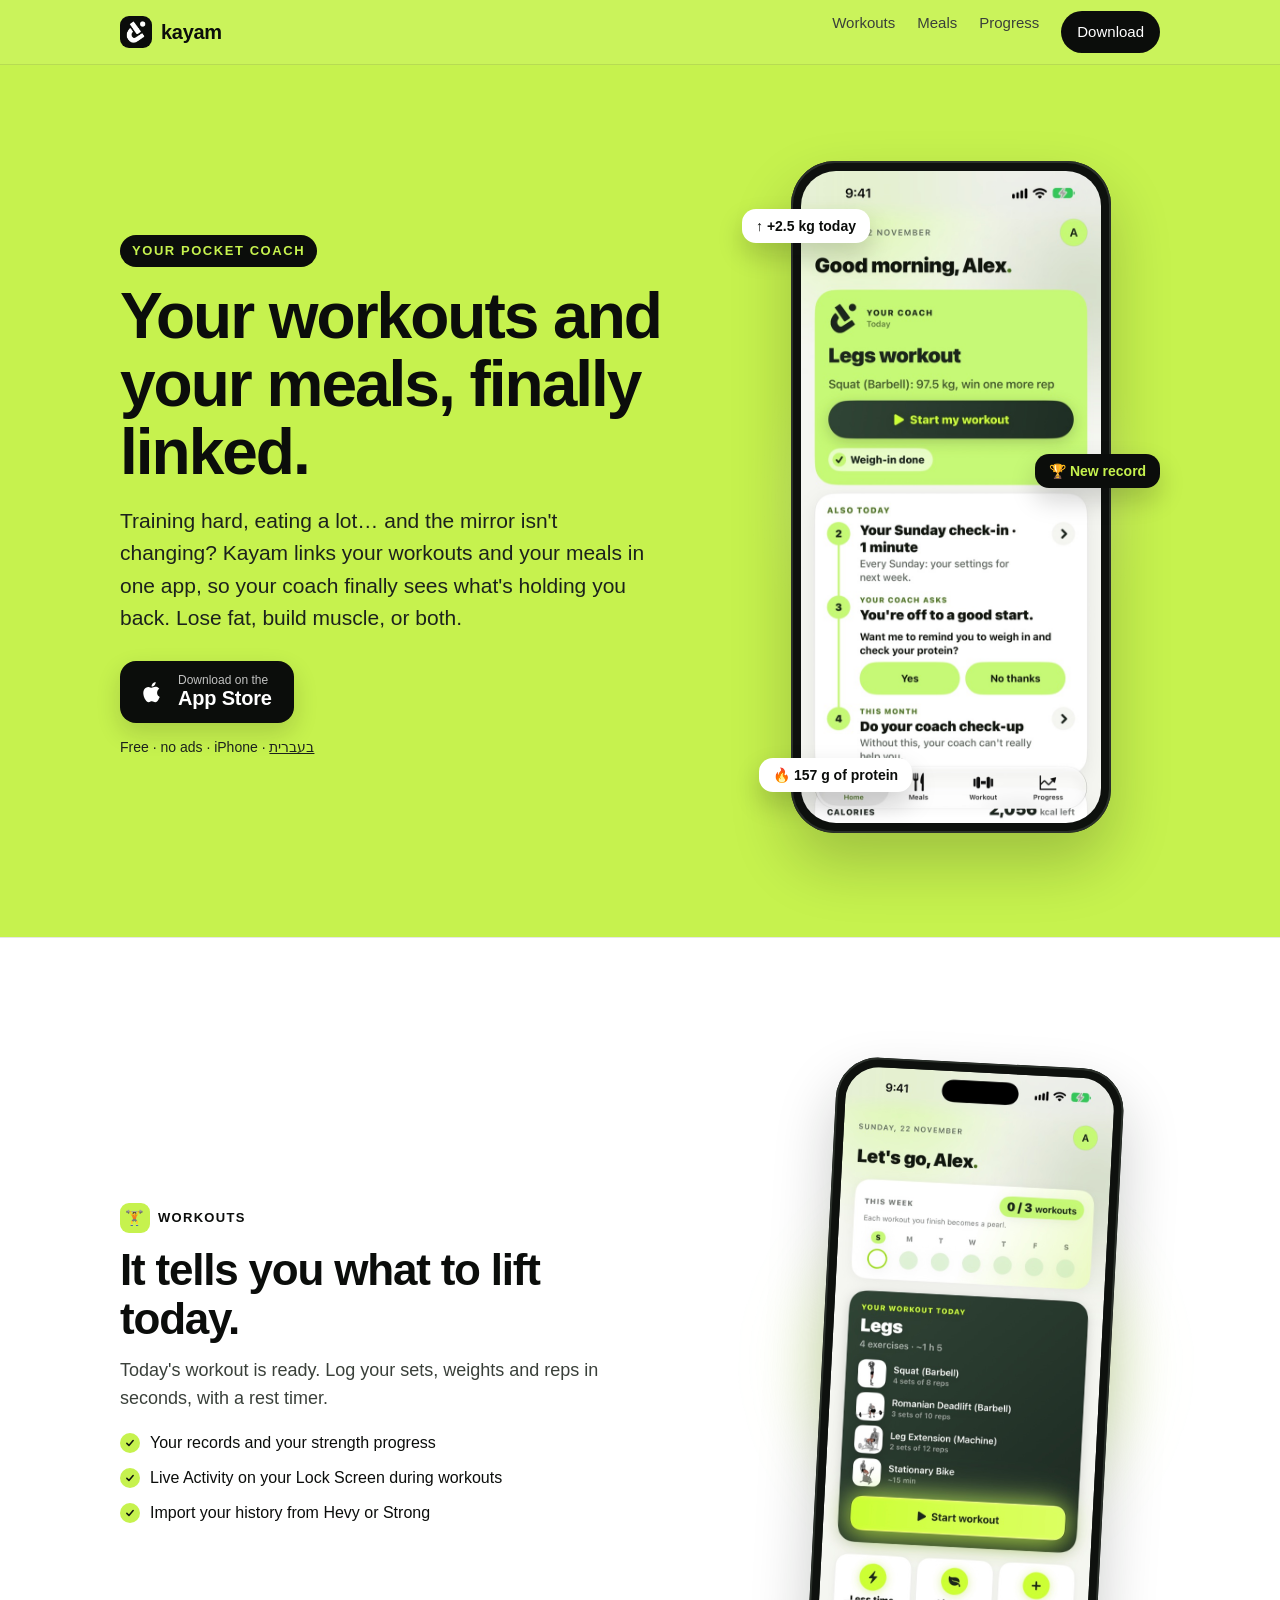
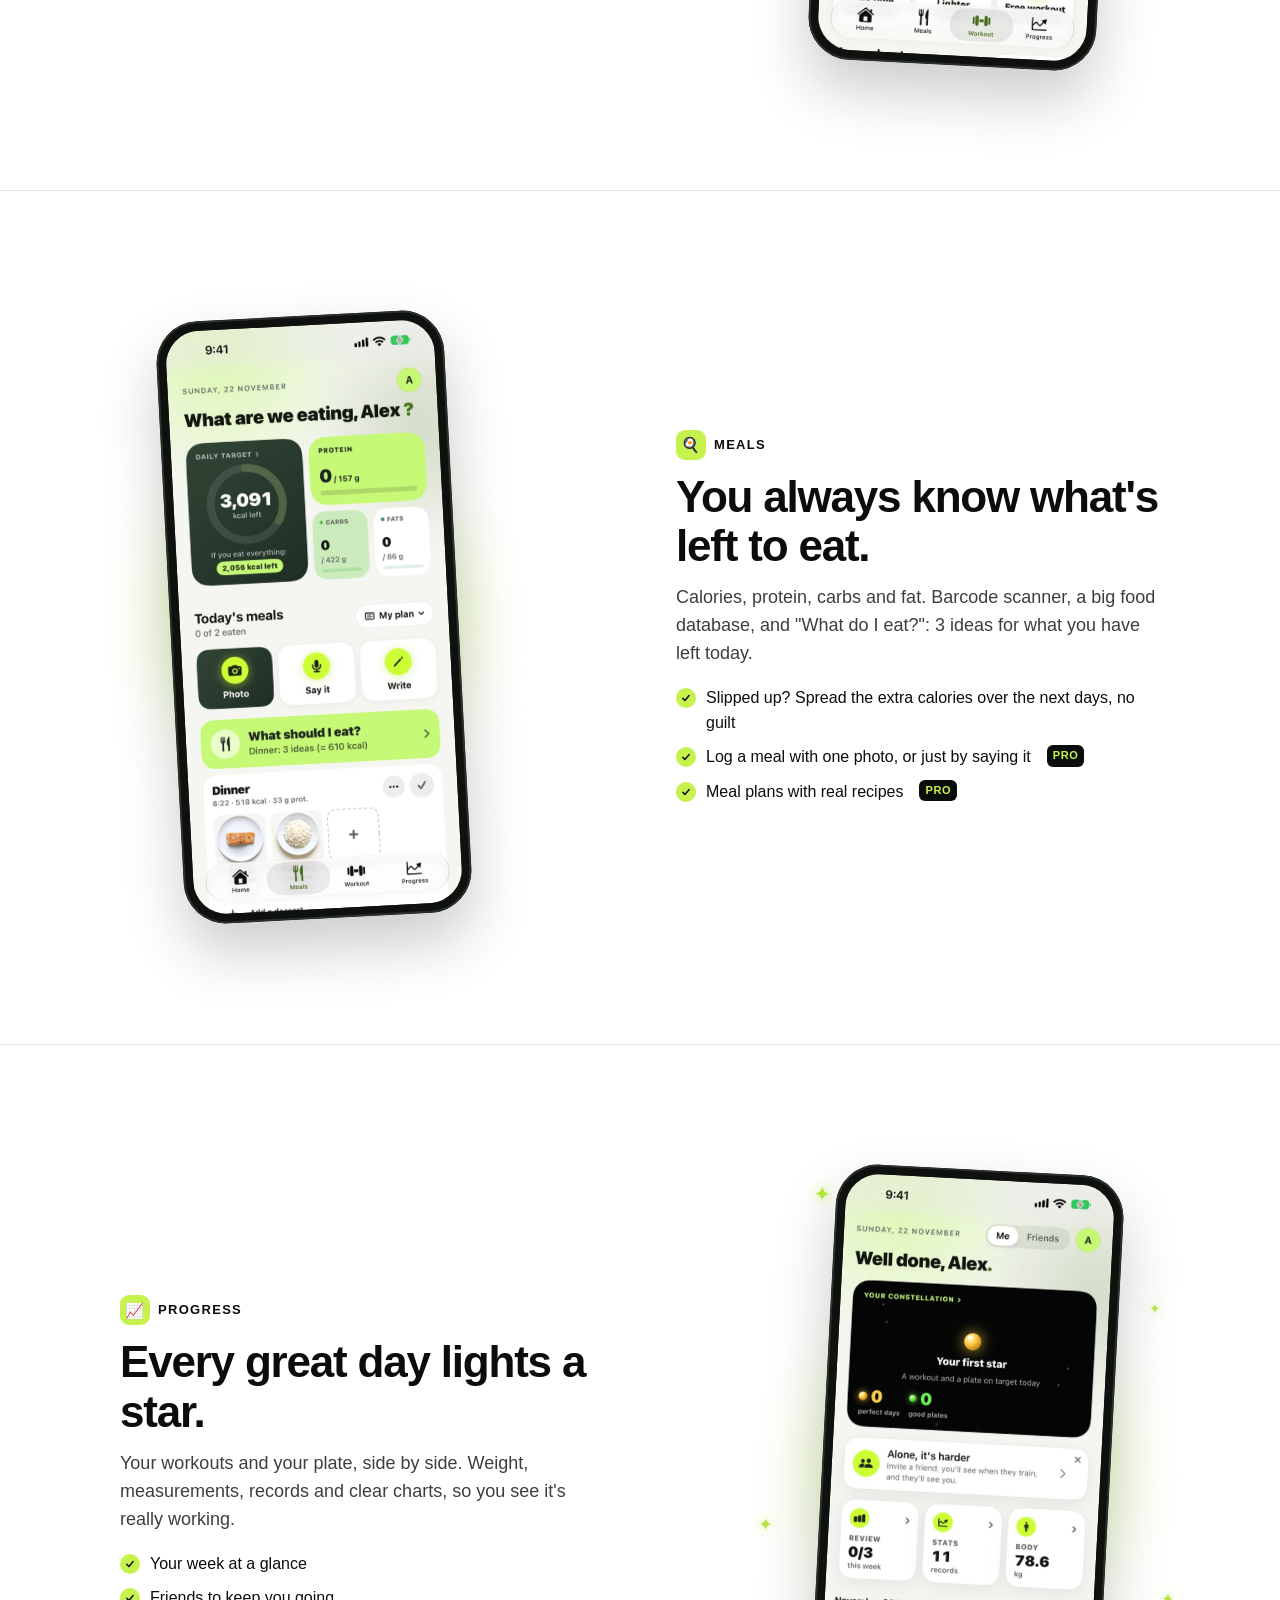
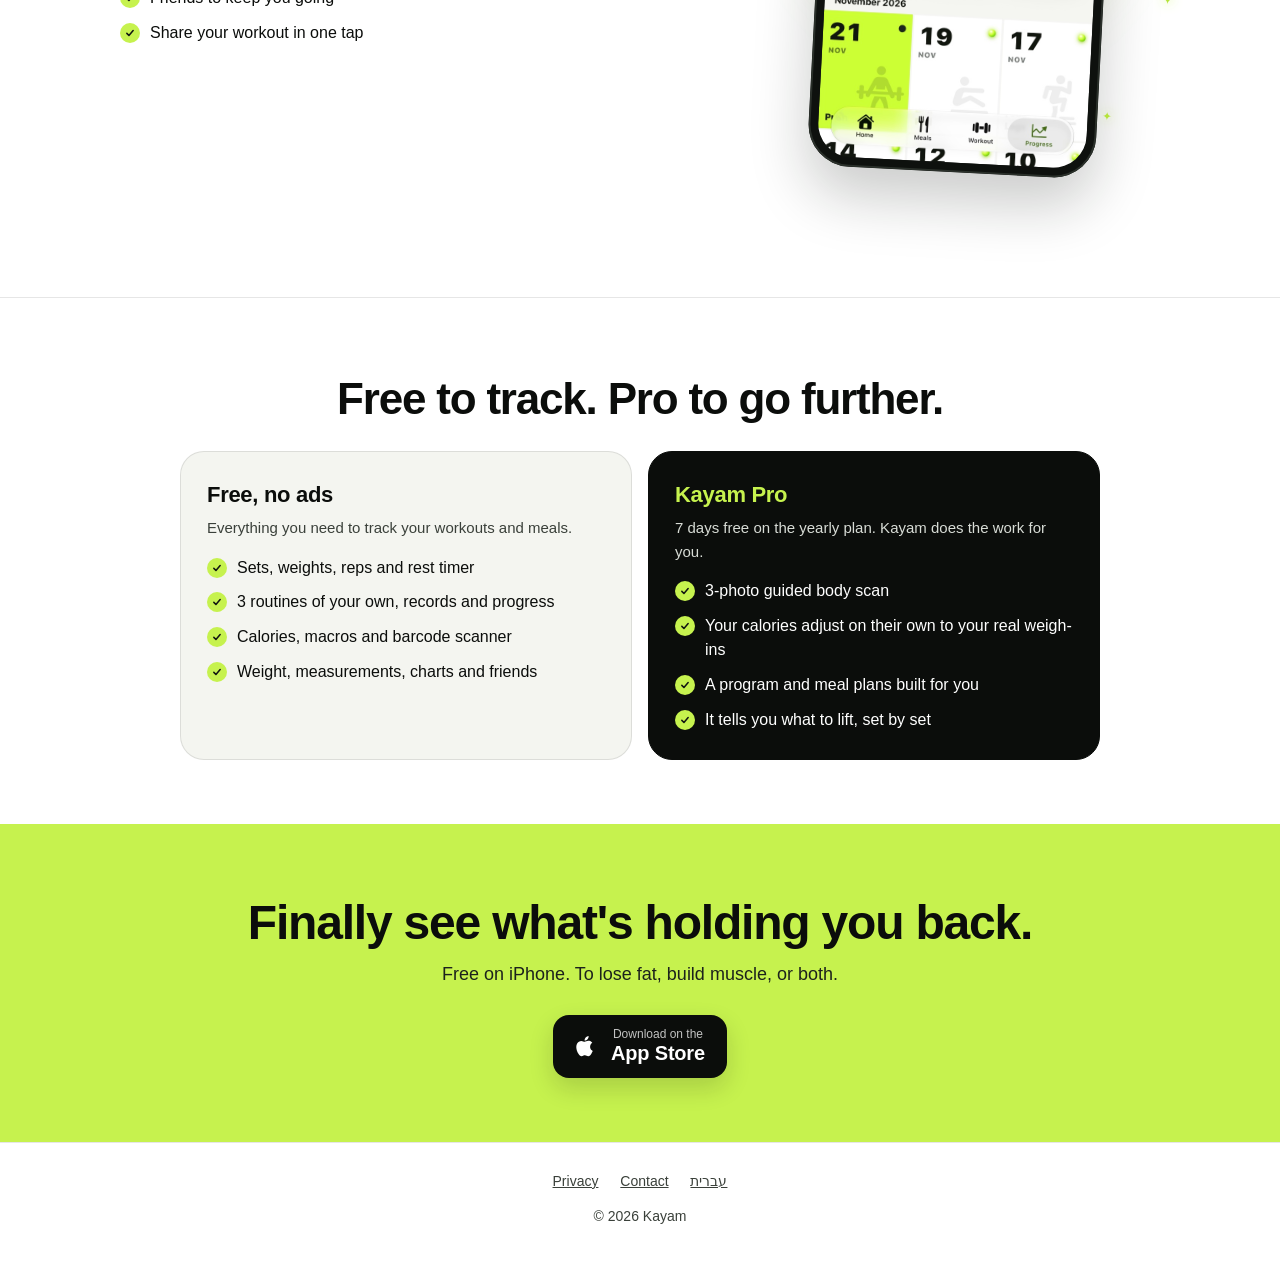
==== commit 9cf37a3a: "Accueil : contraste fort (citron, noir, blanc) + animations Kayam (titre, téléphone flottant, bulles" ====
--- a/index.html
+++ b/index.html
@@ -5,15 +5,16 @@
 <meta name="viewport" content="width=device-width, initial-scale=1, viewport-fit=cover">
 <title>Kayam · Ta séance et ton assiette, enfin reliées</title>
 <meta name="description" content="Kayam relie tes séances et tes repas dans une seule app, pour que ton coach voie enfin ce qui bloque. Gratuit, sans pub, sur iPhone.">
-<meta name="theme-color" content="#F5F6F1">
+<meta name="theme-color" content="#C6F24E">
 <meta property="og:title" content="Kayam">
 <meta property="og:description" content="Ta séance et ton assiette, enfin reliées.">
 <meta property="og:image" content="https://kayamfit.com/img/v2/accueil-fr.jpg">
 <link rel="icon" href="img/logo.png">
+<script>document.documentElement.classList.add("js")</script>
 <style>
   :root {
-    --bg:#F5F6F1; --card:#FFFFFF; --ink:#111511; --soft:#5B635C; --line:rgba(17,21,17,.08);
-    --lime:#CCED78; --lime-2:#B8E24A; --green:#4E7F25; --deep:#1E3312;
+    --bg:#FFFFFF; --card:#F4F5F0; --ink:#0B0D0B; --soft:#3A403A; --line:rgba(11,13,11,.10);
+    --lime:#C6F24E; --lime-2:#B4E33A; --green:#0B0D0B; --deep:#0B0D0B;
   }
   * { box-sizing:border-box; }
   html { scroll-behavior:smooth; }
@@ -25,7 +26,7 @@
   .wrap { max-width:1120px; margin:0 auto; padding:0 20px; }
 
   /* Barre du haut */
-  header { position:sticky; top:0; z-index:10; background:rgba(245,246,241,.86);
+  header { position:sticky; top:0; z-index:10; background:rgba(198,242,78,.92);
            backdrop-filter:saturate(1.4) blur(14px); -webkit-backdrop-filter:saturate(1.4) blur(14px);
            border-bottom:1px solid var(--line); }
   .bar { display:flex; align-items:center; gap:22px; height:64px; }
@@ -46,10 +47,12 @@
   .store:active { transform:scale(.98); }
 
   /* Haut de page */
+  .heroband { background:var(--lime); }
   .hero { display:grid; gap:40px; align-items:center; padding-top:44px; padding-bottom:56px; }
-  .eyebrow { display:inline-block; font-size:13px; font-weight:700; letter-spacing:.12em; text-transform:uppercase; color:var(--green); margin-bottom:14px; }
+  .eyebrow { display:inline-block; font-size:13px; font-weight:800; letter-spacing:.12em; text-transform:uppercase; color:var(--lime); background:var(--ink); border-radius:999px; padding:6px 12px; margin-bottom:16px; }
   h1 { font-size:42px; line-height:1.06; letter-spacing:-1.2px; margin:0 0 18px; font-weight:850; }
-  h1 em { font-style:normal; color:var(--green); }
+  h1 em { font-style:normal; }
+  .heroband .lead, .heroband .under, .heroband .under a { color:#1C221C; }
   .lead { font-size:19px; color:var(--soft); margin:0 0 26px; max-width:540px; }
   .under { margin-top:14px; font-size:14px; color:var(--soft); }
   .under a { color:var(--soft); }
@@ -57,14 +60,14 @@
   /* Téléphone (vraie capture de l'app) */
   .phone { width:min(300px, 78vw); margin:0 auto; border-radius:44px; padding:10px; background:#0E110E;
            box-shadow:0 30px 60px rgba(17,21,17,.22), inset 0 0 0 2px #2A302A; }
-  .phone img { border-radius:35px; width:100%; aspect-ratio:1320/2868; object-fit:cover; background:#EEF0E8; }
+  .phone img { border-radius:35px; width:100%; aspect-ratio:1320/2868; object-fit:cover; background:#F4F5F0; }
   .hero .phone { width:min(320px, 80vw); }
 
   /* Sections */
   section.feat { padding:56px 0; border-top:1px solid var(--line); }
   .feat .wrap { display:grid; gap:36px; align-items:center; }
-  .kicker { display:inline-flex; align-items:center; gap:8px; font-size:13px; font-weight:700; letter-spacing:.1em; text-transform:uppercase; color:var(--green); }
-  .kicker i { width:28px; height:28px; border-radius:9px; background:var(--lime); display:inline-flex; align-items:center; justify-content:center; font-style:normal; font-size:15px; }
+  .kicker { display:inline-flex; align-items:center; gap:8px; font-size:13px; font-weight:800; letter-spacing:.1em; text-transform:uppercase; color:var(--ink); }
+  .kicker i { width:30px; height:30px; border-radius:9px; background:var(--lime); display:inline-flex; align-items:center; justify-content:center; font-style:normal; font-size:15px; }
   h2 { font-size:32px; line-height:1.12; letter-spacing:-.8px; margin:12px 0 14px; font-weight:820; }
   .feat p { color:var(--soft); margin:0 0 18px; font-size:18px; max-width:520px; }
   .ticks { list-style:none; margin:0; padding:0; display:grid; gap:10px; }
@@ -77,15 +80,17 @@
   .plans { padding:64px 0; border-top:1px solid var(--line); }
   .plans h2 { text-align:center; margin-bottom:28px; }
   .plans .grid { display:grid; gap:16px; }
-  .plan { background:var(--card); border-radius:24px; padding:26px; box-shadow:0 1px 0 rgba(17,21,17,.05); }
+  .plan { background:var(--card); border-radius:24px; padding:26px; border:1px solid var(--line); }
   .plan h3 { margin:0 0 4px; font-size:22px; letter-spacing:-.3px; }
   .plan .sub { color:var(--soft); margin:0 0 16px; font-size:15px; }
-  .plan.pro { background:var(--deep); color:#fff; }
-  .plan.pro .sub { color:#C9D3C4; }
+  .plan.pro { background:var(--ink); color:#fff; border-color:var(--ink); }
+  .plan.pro h3 { color:var(--lime); }
+  .plan.pro .sub { color:#D8DCD6; }
   .plan.pro .ticks li::before { background-color:var(--lime); }
 
   /* Fin */
-  .final { text-align:center; padding:72px 0 64px; border-top:1px solid var(--line); }
+  .final { text-align:center; padding:72px 0 64px; background:var(--lime); }
+  .final p { color:#1C221C !important; }
   .final h2 { font-size:36px; margin:0 0 12px; }
   .final p { color:var(--soft); margin:0 0 26px; font-size:18px; }
 
@@ -110,6 +115,46 @@
     .plans .grid { grid-template-columns: 1fr 1fr; max-width:920px; margin:0 auto; }
     .final h2 { font-size:48px; }
   }
+
+  /* ---------- Animations Kayam ---------- */
+  .heroband { overflow:hidden; }
+  .stage { position:relative; display:grid; place-items:center; padding:24px 0; }
+  .glow { position:absolute; width:86%; max-width:420px; aspect-ratio:1; border-radius:50%; z-index:0;
+          background:radial-gradient(circle, rgba(198,242,78,.85) 0%, rgba(198,242,78,0) 66%); filter:blur(28px);
+          animation:breathe 4.5s ease-in-out infinite; }
+  .heroband .glow { background:radial-gradient(circle, rgba(255,255,255,.95) 0%, rgba(255,255,255,0) 66%); }
+  .stage .phone { position:relative; z-index:1; }
+  .float { animation:float 6s ease-in-out infinite; }
+  .chip { position:absolute; z-index:2; background:#fff; color:var(--ink); font-weight:750; font-size:14px; line-height:1;
+          padding:10px 14px; border-radius:14px; white-space:nowrap; box-shadow:0 12px 26px rgba(11,13,11,.18);
+          opacity:0; animation:pop .7s cubic-bezier(.2,1.5,.4,1) forwards, bob 5s ease-in-out infinite; }
+  .chip.dark { background:var(--ink); color:var(--lime); }
+  .chip.c1 { top:10%; left:0; animation-delay:.7s, 1.4s; }
+  .chip.c2 { top:44%; right:0; animation-delay:1s, 1.9s; }
+  .chip.c3 { bottom:9%; left:4%; animation-delay:1.3s, 2.4s; }
+  .star { position:absolute; z-index:2; color:var(--lime-2); font-size:22px; text-shadow:0 0 12px rgba(198,242,78,.9);
+          animation:twinkle 2.6s ease-in-out infinite; pointer-events:none; }
+  .star.s2 { font-size:14px; animation-delay:.6s; } .star.s3 { font-size:18px; animation-delay:1.2s; }
+  .star.s4 { font-size:12px; animation-delay:1.8s; } .star.s5 { font-size:16px; animation-delay:.3s; }
+  .store, .pill { transition:transform .2s ease, box-shadow .2s ease; }
+  .store:hover { transform:translateY(-3px); box-shadow:0 16px 30px rgba(11,13,11,.22); }
+  .pill:hover { transform:translateY(-1px); }
+  h1 .w { display:inline-block; opacity:0; transform:translateY(.45em); animation:rise .75s cubic-bezier(.2,.8,.2,1) forwards;
+          animation-delay:calc(var(--i) * 70ms + 120ms); }
+  .js .rv { opacity:0; transform:translateY(30px); transition:opacity .8s ease, transform .9s cubic-bezier(.2,.8,.2,1); }
+  .js .feat .stage.rv { transform:translateX(48px) rotate(3deg) scale(.96); }
+  .js .feat.flip .stage.rv { transform:translateX(-48px) rotate(-3deg) scale(.96); }
+  .js .rv.in { opacity:1; transform:none; }
+  @keyframes breathe { 0%,100% { transform:scale(.9); opacity:.75; } 50% { transform:scale(1.08); opacity:1; } }
+  @keyframes float { 0%,100% { transform:translateY(0) rotate(-1deg); } 50% { transform:translateY(-14px) rotate(1deg); } }
+  @keyframes pop { from { opacity:0; transform:scale(.6) translateY(10px); } to { opacity:1; transform:none; } }
+  @keyframes bob { 0%,100% { translate:0 0; } 50% { translate:0 -7px; } }
+  @keyframes twinkle { 0%,100% { opacity:.25; transform:scale(.7) rotate(0); } 50% { opacity:1; transform:scale(1.15) rotate(20deg); } }
+  @keyframes rise { to { opacity:1; transform:none; } }
+  @media (prefers-reduced-motion: reduce) {
+    *, *::before, *::after { animation:none !important; transition:none !important; }
+    .chip, h1 .w, .js .rv { opacity:1 !important; transform:none !important; }
+  }
 </style>
 </head>
 <body id="top">
@@ -127,7 +172,7 @@
 </header>
 
 <main>
-  <div class="wrap hero">
+  <div class="heroband"><div class="wrap hero">
     <div>
       <span class="eyebrow" data-i="eyebrow">Ton coach de poche</span>
       <h1 data-i="h1" data-html>Ta séance et ton assiette, <em>enfin reliées.</em></h1>
@@ -138,12 +183,18 @@
       </a>
       <div class="under"><span data-i="under">Gratuit · sans pub · iPhone</span> · <a href="il/" lang="he">בעברית</a></div>
     </div>
-    <div class="phone"><img data-shot="accueil" src="img/v2/accueil-fr.jpg" alt="Kayam&nbsp;: l'écran Accueil avec le coach"></div>
-  </div>
+    <div class="stage">
+      <div class="glow"></div>
+      <div class="phone float"><img data-shot="accueil" src="img/v2/accueil-fr.jpg" alt="Kayam&nbsp;: l'écran Accueil avec le coach"></div>
+      <span class="chip c1" data-i="chip1" data-html>↑ <b>+2,5 kg</b> aujourd'hui</span>
+      <span class="chip dark c2" data-i="chip2">🏆 Nouveau record</span>
+      <span class="chip c3" data-i="chip3" data-html>🔥 <b>157 g</b> de protéines</span>
+    </div>
+  </div></div>
 
   <section class="feat" id="seance">
     <div class="wrap">
-      <div class="text">
+      <div class="text rv">
         <span class="kicker"><i>🏋️</i><span data-i="k1">Séance</span></span>
         <h2 data-i="h2a">Il te dit quoi soulever aujourd'hui.</h2>
         <p data-i="p1">Ta séance du jour est prête. Note tes séries, tes charges et tes répétitions en quelques secondes, avec le temps de repos.</p>
@@ -153,13 +204,16 @@
           <li data-i="s3">Importe ton historique depuis Hevy ou Strong</li>
         </ul>
       </div>
-      <div class="phone"><img data-shot="seance" src="img/v2/seance-fr.jpg" alt="" loading="lazy"></div>
+      <div class="stage rv">
+        <div class="glow"></div>
+        <div class="phone"><img data-shot="seance" src="img/v2/seance-fr.jpg" alt="" loading="lazy"></div>
+      </div>
     </div>
   </section>
 
   <section class="feat flip" id="repas">
     <div class="wrap">
-      <div class="text">
+      <div class="text rv">
         <span class="kicker"><i>🍳</i><span data-i="k2">Repas</span></span>
         <h2 data-i="h2b">Tu sais toujours ce qu'il te reste à manger.</h2>
         <p data-i="p2">Calories, protéines, glucides et lipides. Scanner de code-barres, grande base d'aliments, et «&nbsp;Je mange quoi&nbsp;?&nbsp;»&nbsp;: 3 idées pour ce qu'il te reste aujourd'hui.</p>
@@ -169,13 +223,16 @@
           <li data-i="r3" data-html>Des plans de repas avec de vraies recettes <span class="tag">PRO</span></li>
         </ul>
       </div>
-      <div class="phone"><img data-shot="repas" src="img/v2/repas-fr.jpg" alt="" loading="lazy"></div>
+      <div class="stage rv">
+        <div class="glow"></div>
+        <div class="phone"><img data-shot="repas" src="img/v2/repas-fr.jpg" alt="" loading="lazy"></div>
+      </div>
     </div>
   </section>
 
   <section class="feat" id="progres">
     <div class="wrap">
-      <div class="text">
+      <div class="text rv">
         <span class="kicker"><i>📈</i><span data-i="k3">Progrès</span></span>
         <h2 data-i="h2c">Chaque jour réussi allume une étoile.</h2>
         <p data-i="p3">Ta séance et ton assiette, côte à côte. Poids, mesures, records et graphiques clairs, pour voir que ça avance vraiment.</p>
@@ -185,15 +242,21 @@
           <li data-i="g3">Ta séance à partager en un geste</li>
         </ul>
       </div>
-      <div class="phone"><img data-shot="progres" src="img/v2/progres-fr.jpg" alt="" loading="lazy"></div>
+      <div class="stage rv">
+        <div class="glow"></div>
+        <div class="phone"><img data-shot="progres" src="img/v2/progres-fr.jpg" alt="" loading="lazy"></div>
+        <span class="star" style="top:6%;left:14%">✦</span><span class="star s2" style="top:22%;right:10%">✦</span>
+        <span class="star s3" style="top:58%;left:6%">✦</span><span class="star s4" style="bottom:12%;right:16%">✦</span>
+        <span class="star s5" style="bottom:30%;right:4%">✦</span>
+      </div>
     </div>
   </section>
 
   <section class="plans">
     <div class="wrap">
-      <h2 data-i="plansT">Gratuit pour suivre. Pro pour aller plus loin.</h2>
+      <h2 class="rv" data-i="plansT">Gratuit pour suivre. Pro pour aller plus loin.</h2>
       <div class="grid">
-        <div class="plan">
+        <div class="plan rv">
           <h3 data-i="freeT">Gratuit, sans pub</h3>
           <p class="sub" data-i="freeS">Tout ce qu'il faut pour suivre tes séances et tes repas.</p>
           <ul class="ticks">
@@ -203,7 +266,7 @@
             <li data-i="f4">Poids, mesures, graphiques et amis</li>
           </ul>
         </div>
-        <div class="plan pro">
+        <div class="plan pro rv">
           <h3>Kayam Pro</h3>
           <p class="sub" data-i="proS">7 jours gratuits sur l'offre annuelle. Kayam fait le travail pour toi.</p>
           <ul class="ticks">
@@ -219,7 +282,7 @@
 
   <section class="final">
     <div class="wrap">
-      <h2 data-i="finalT">Vois enfin ce qui bloque.</h2>
+      <h2 class="rv" data-i="finalT">Vois enfin ce qui bloque.</h2>
       <p data-i="finalP">Gratuit sur iPhone. Pour perdre du gras, prendre du muscle, ou les deux.</p>
       <a class="store" href="https://apps.apple.com/app/id6819856907">
         <svg viewBox="0 0 24 24" aria-hidden="true"><path d="M16.37 12.6c-.02-2.2 1.8-3.26 1.88-3.31-1.03-1.5-2.62-1.7-3.18-1.72-1.35-.14-2.64.8-3.33.8-.69 0-1.74-.78-2.87-.76-1.47.02-2.83.86-3.59 2.18-1.53 2.66-.39 6.6 1.1 8.75.73 1.05 1.6 2.24 2.73 2.2 1.1-.05 1.51-.71 2.84-.71 1.32 0 1.7.71 2.86.69 1.18-.02 1.93-1.07 2.65-2.13.84-1.22 1.18-2.4 1.2-2.46-.03-.01-2.3-.88-2.3-3.53zM14.2 6.16c.6-.73 1.01-1.75.9-2.76-.87.04-1.92.58-2.54 1.31-.56.64-1.05 1.68-.92 2.67.97.08 1.96-.49 2.56-1.22z"/></svg>
@@ -257,7 +320,8 @@
   proS:"7 days free on the yearly plan. Kayam does the work for you.",
   p1x:"3-photo guided body scan", p2x:"Your calories adjust on their own to your real weigh-ins", p3x:"A program and meal plans built for you", p4x:"It tells you what to lift, set by set",
   finalT:"Finally see what's holding you back.", finalP:"Free on iPhone. To lose fat, build muscle, or both.",
-  ft1:"Privacy", ft2:"Contact"
+  ft1:"Privacy", ft2:"Contact",
+  chip1:"↑ <b>+2.5 kg</b> today", chip2:"🏆 New record", chip3:"🔥 <b>157 g</b> of protein"
 };
 const lang = (navigator.language || "fr").slice(0, 2);
 if (lang !== "fr") {
@@ -271,6 +335,25 @@
   document.querySelector('footer a[href="privacy.html#en"]').remove();
 }
 document.getElementById("year").textContent = new Date().getFullYear();
+// Animations : titre mot par mot + apparition au défilement
+document.documentElement.classList.add("js");
+(function splitTitle(){
+  const h = document.querySelector("h1"); let i = 0;
+  const walk = node => [...node.childNodes].forEach(n => {
+    if (n.nodeType === 3) {
+      const frag = document.createDocumentFragment();
+      n.textContent.split(/(\s+)/).forEach(part => {
+        if (!part) return;
+        if (/^\s+$/.test(part)) { frag.appendChild(document.createTextNode(part)); return; }
+        const w = document.createElement("span"); w.className = "w"; w.style.setProperty("--i", i++); w.textContent = part; frag.appendChild(w);
+      });
+      n.replaceWith(frag);
+    } else walk(n);
+  });
+  walk(h);
+})();
+const io = new IntersectionObserver(es => es.forEach(e => { if (e.isIntersecting) { e.target.classList.add("in"); io.unobserve(e.target); } }), { threshold:.18 });
+document.querySelectorAll(".rv").forEach((el, k) => { el.style.transitionDelay = (el.classList.contains("plan") && el.classList.contains("pro") ? .12 : 0) + "s"; io.observe(el); });
 </script>
 </body>
 </html>
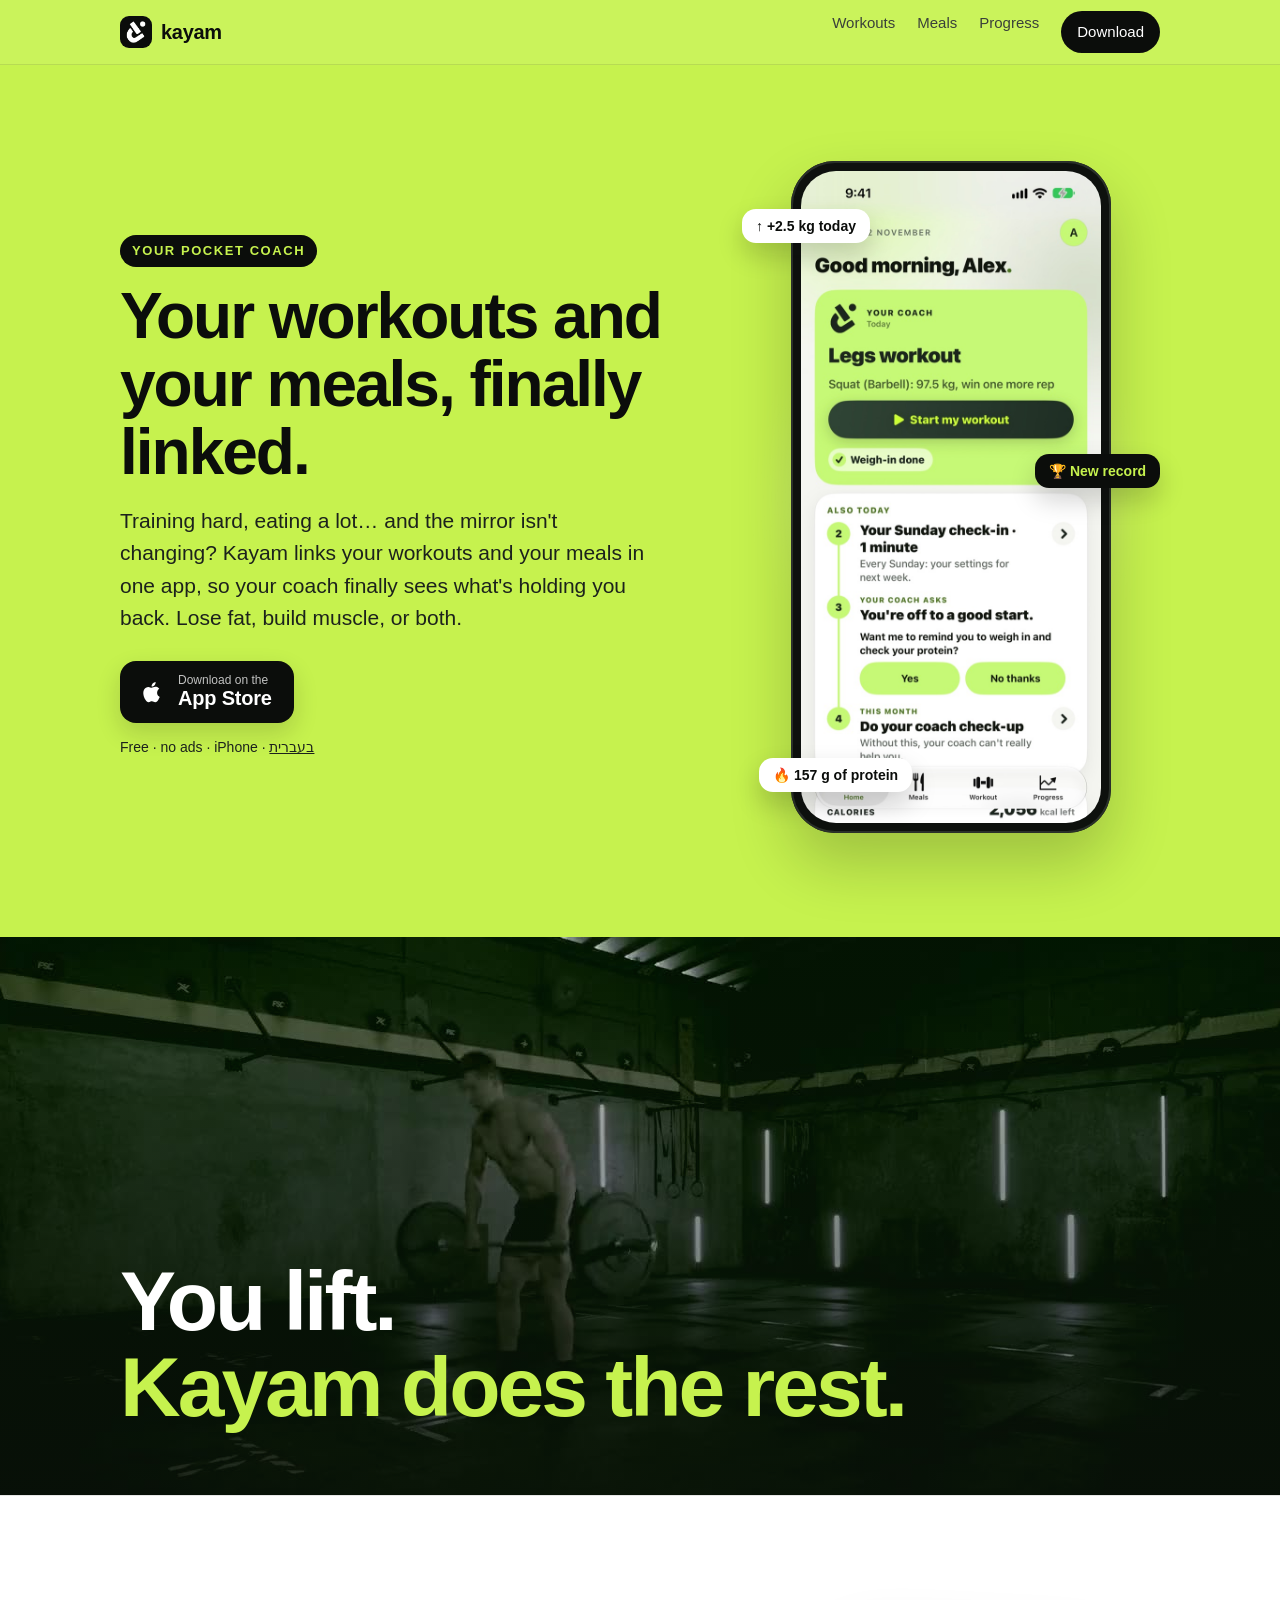
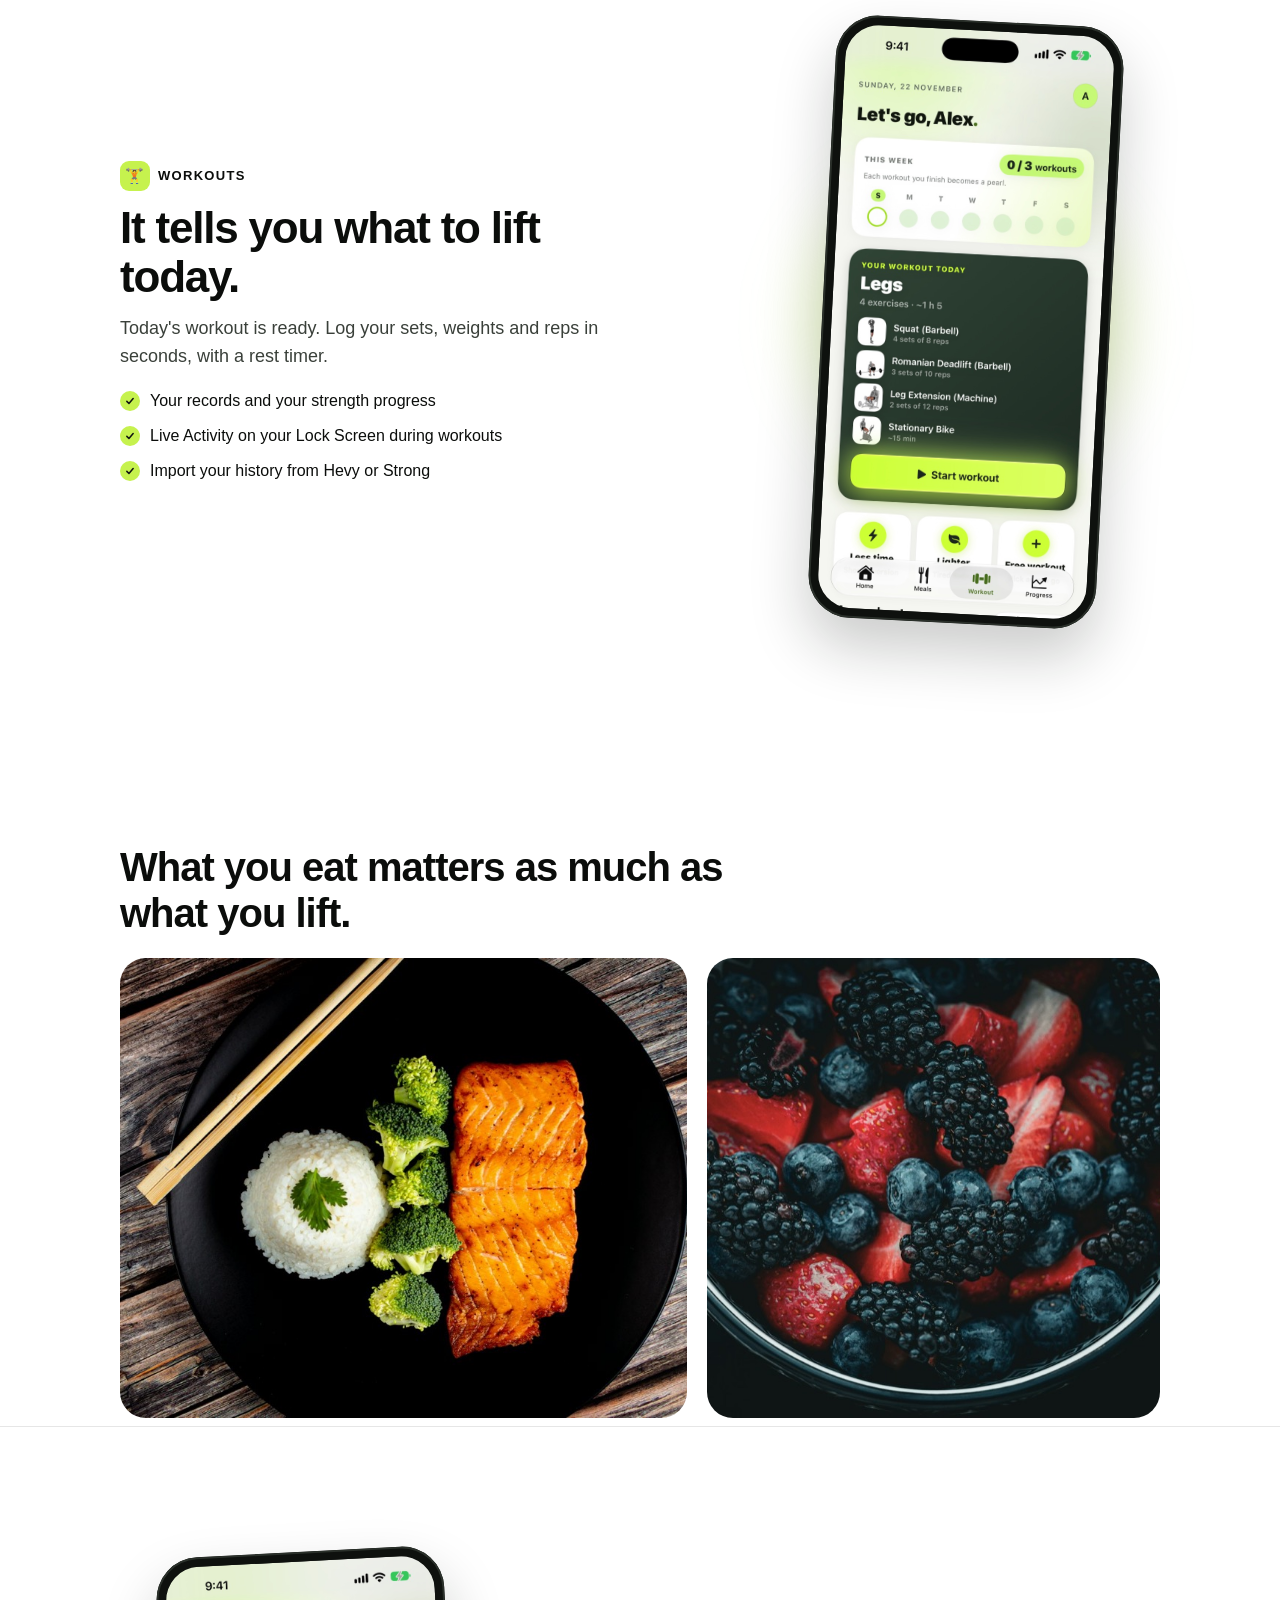
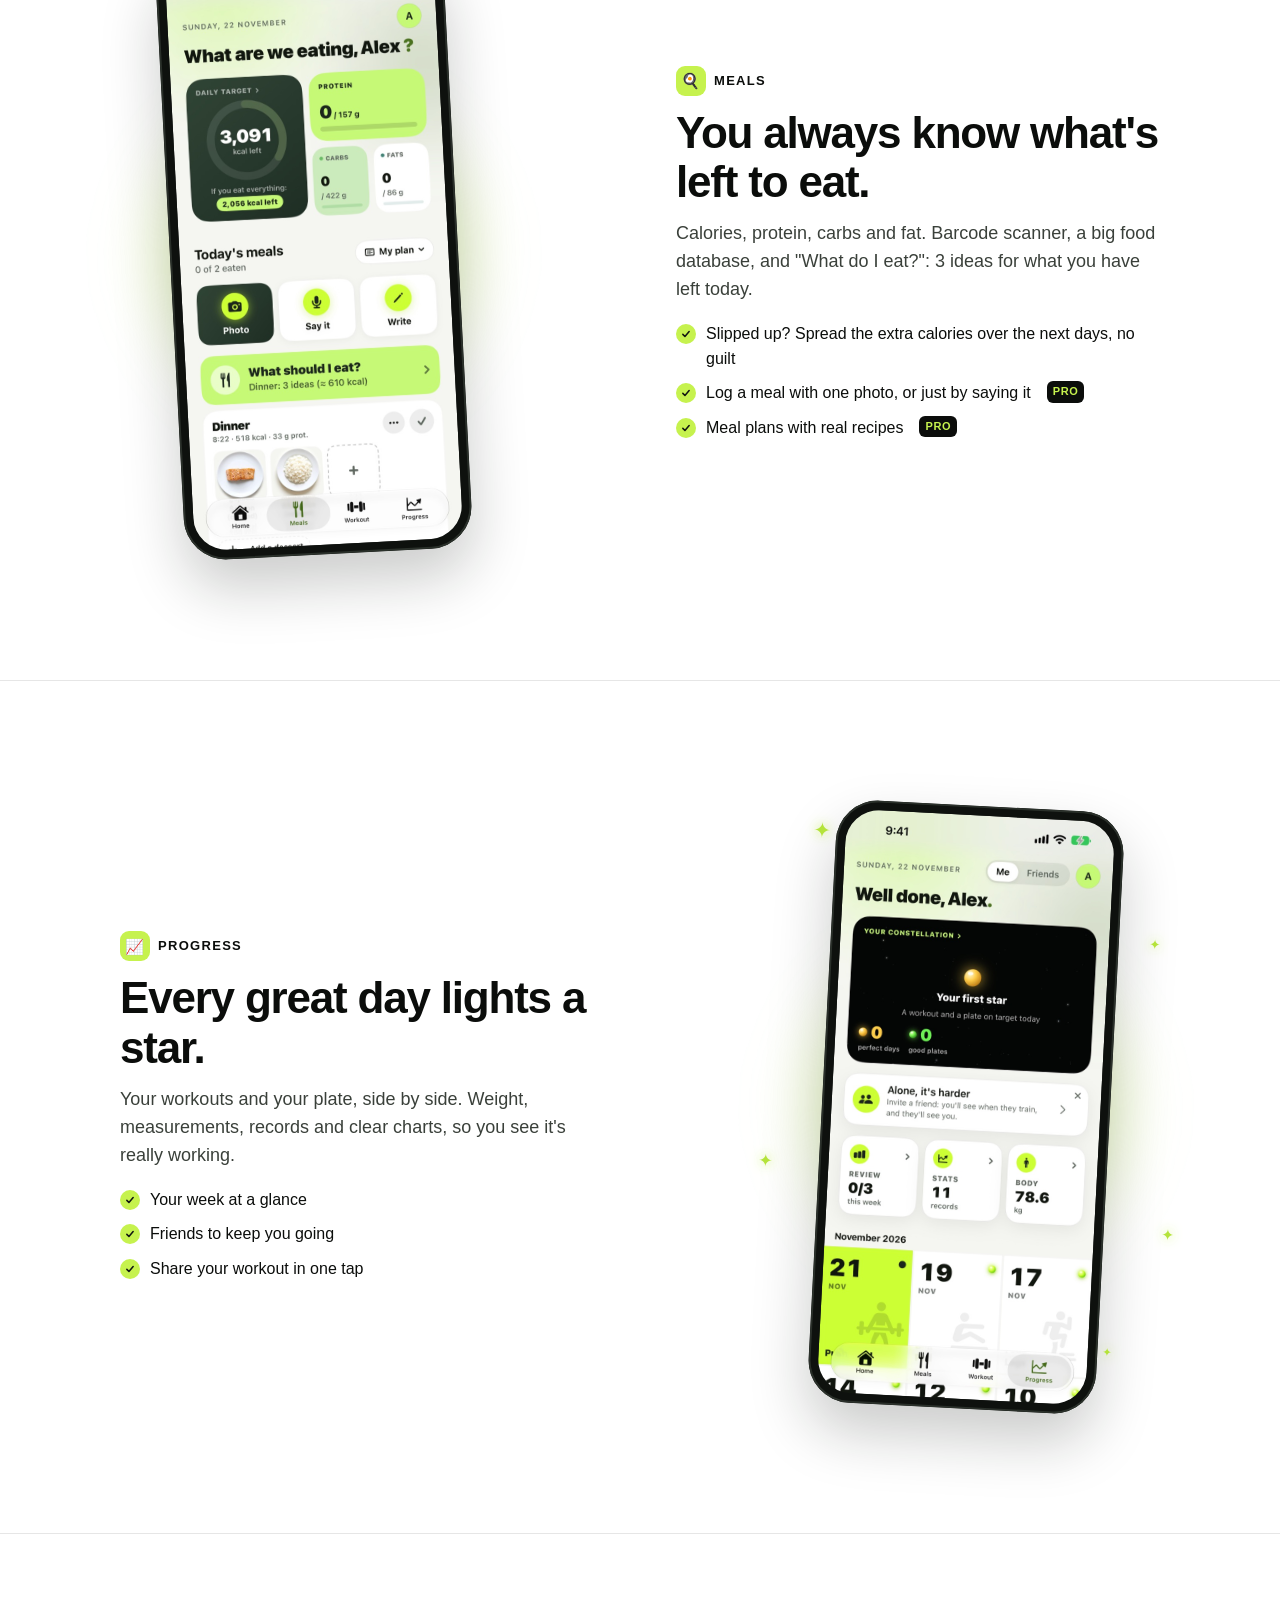
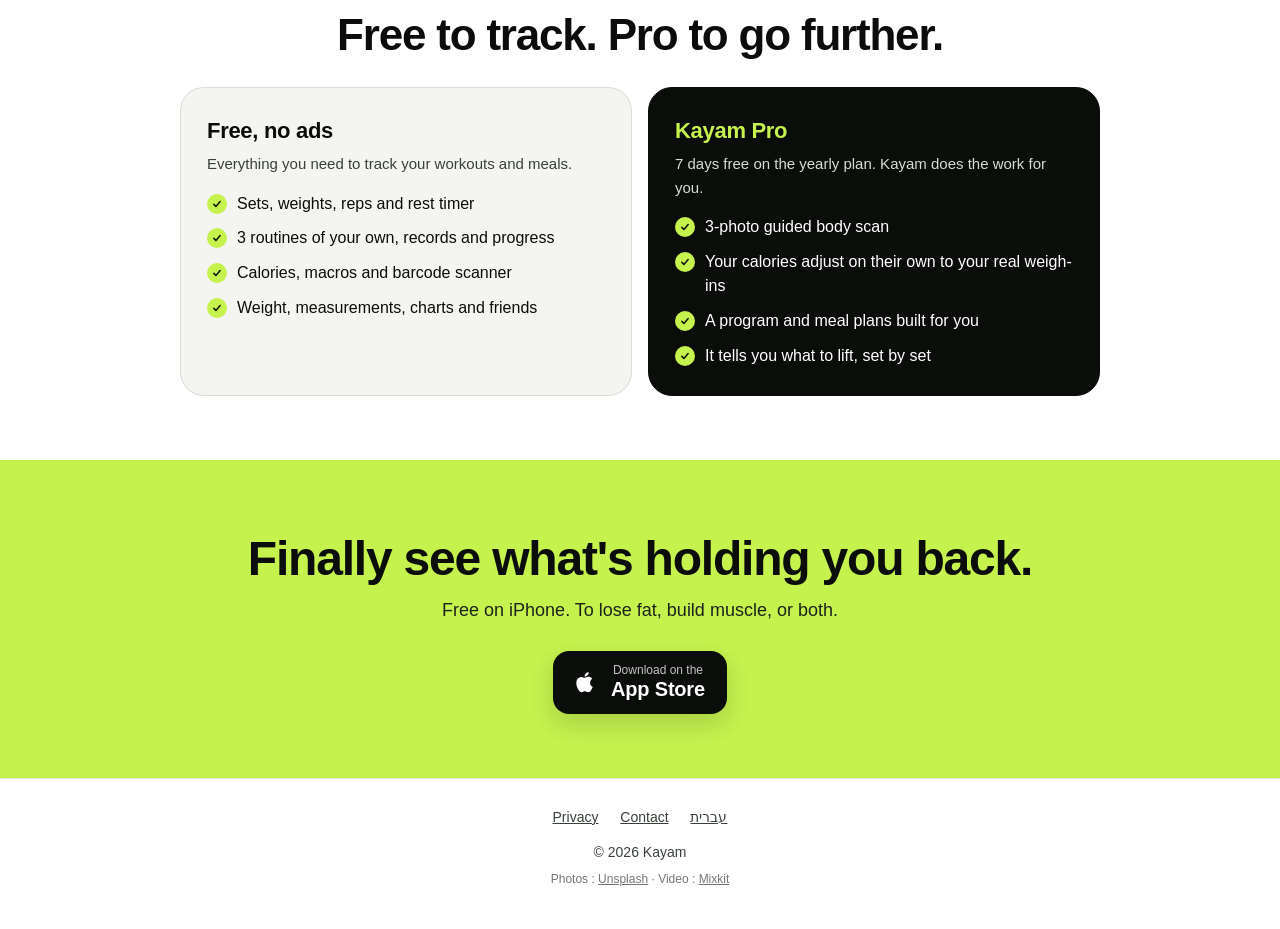
==== commit bf554dc0: "Accueil : bande vidéo salle de sport + bande photos repas, crédits Unsplash/Mixkit Co-Authored-By: C" ====
--- a/index.html
+++ b/index.html
@@ -155,6 +155,27 @@
     *, *::before, *::after { animation:none !important; transition:none !important; }
     .chip, h1 .w, .js .rv { opacity:1 !important; transform:none !important; }
   }
+
+  /* ---------- Images ---------- */
+  .vband { position:relative; height:min(62vh, 560px); min-height:340px; overflow:hidden; background:#0B0D0B; }
+  .vband video, .vband img.poster { position:absolute; inset:0; width:100%; height:100%; object-fit:cover; }
+  .vband::after { content:""; position:absolute; inset:0; background:linear-gradient(180deg, rgba(11,13,11,.15), rgba(11,13,11,.65)); }
+  .vband .cap { position:absolute; z-index:1; left:0; right:0; bottom:0; padding:0 20px 44px; max-width:1120px; margin:0 auto; color:#fff; }
+  .vband h2 { font-size:44px; margin:0; letter-spacing:-1.2px; line-height:1.02; }
+  .vband h2 span { color:var(--lime); display:block; }
+  .fband { padding:64px 0 8px; }
+  .fband .grid { display:grid; grid-template-columns:1fr 1fr; gap:12px; }
+  .fband img { width:100%; aspect-ratio:4/5; object-fit:cover; border-radius:26px; transition:transform .6s cubic-bezier(.2,.8,.2,1); }
+  .fband img:hover { transform:scale(1.02) rotate(-.4deg); }
+  .fband p { font-size:26px; font-weight:800; letter-spacing:-.6px; line-height:1.15; margin:0 0 22px; max-width:640px; }
+  @media (min-width: 900px) {
+    .vband .cap { padding:0 40px 64px; }
+    .vband h2 { font-size:84px; letter-spacing:-3px; }
+    .fband { padding:96px 0 8px; }
+    .fband .grid { grid-template-columns:1.25fr 1fr; gap:20px; }
+    .fband img { aspect-ratio:auto; height:460px; }
+    .fband p { font-size:40px; letter-spacing:-1px; }
+  }
 </style>
 </head>
 <body id="top">
@@ -192,6 +213,11 @@
     </div>
   </div></div>
 
+  <section class="vband" aria-label="Kayam">
+    <video autoplay muted loop playsinline preload="metadata" poster="img/gym-poster.jpg"><source src="img/gym.mp4" type="video/mp4"></video>
+    <div class="cap"><h2 class="rv" data-i="vband" data-html>Tu soulèves.<span>Kayam fait le reste.</span></h2></div>
+  </section>
+
   <section class="feat" id="seance">
     <div class="wrap">
       <div class="text rv">
@@ -207,6 +233,16 @@
       <div class="stage rv">
         <div class="glow"></div>
         <div class="phone"><img data-shot="seance" src="img/v2/seance-fr.jpg" alt="" loading="lazy"></div>
+      </div>
+    </div>
+  </section>
+
+  <section class="fband">
+    <div class="wrap">
+      <p class="rv" data-i="fband">Ce que tu manges compte autant que ce que tu soulèves.</p>
+      <div class="grid">
+        <img class="rv" src="img/food-salmon.jpg" alt="" loading="lazy">
+        <img class="rv" src="img/food-berries.jpg" alt="" loading="lazy">
       </div>
     </div>
   </section>
@@ -298,6 +334,7 @@
   <a href="mailto:kayam.support@gmail.com" data-i="ft2">Contact</a>
   <a href="il/" lang="he">עברית</a>
   <div style="margin-top:14px">© <span id="year"></span> Kayam</div>
+  <div style="margin-top:6px;font-size:12px;opacity:.7"><span data-i="credits">Photos</span> : <a href="https://unsplash.com" style="margin:0">Unsplash</a> · <span data-i="video">Vidéo</span> : <a href="https://mixkit.co" style="margin:0">Mixkit</a></div>
 </footer>
 
 <script>
@@ -321,7 +358,8 @@
   p1x:"3-photo guided body scan", p2x:"Your calories adjust on their own to your real weigh-ins", p3x:"A program and meal plans built for you", p4x:"It tells you what to lift, set by set",
   finalT:"Finally see what's holding you back.", finalP:"Free on iPhone. To lose fat, build muscle, or both.",
   ft1:"Privacy", ft2:"Contact",
-  chip1:"↑ <b>+2.5 kg</b> today", chip2:"🏆 New record", chip3:"🔥 <b>157 g</b> of protein"
+vband:"You lift.<span>Kayam does the rest.</span>", fband:"What you eat matters as much as what you lift.", credits:"Photos", video:"Video",
+    chip1:"↑ <b>+2.5 kg</b> today", chip2:"🏆 New record", chip3:"🔥 <b>157 g</b> of protein"
 };
 const lang = (navigator.language || "fr").slice(0, 2);
 if (lang !== "fr") {
